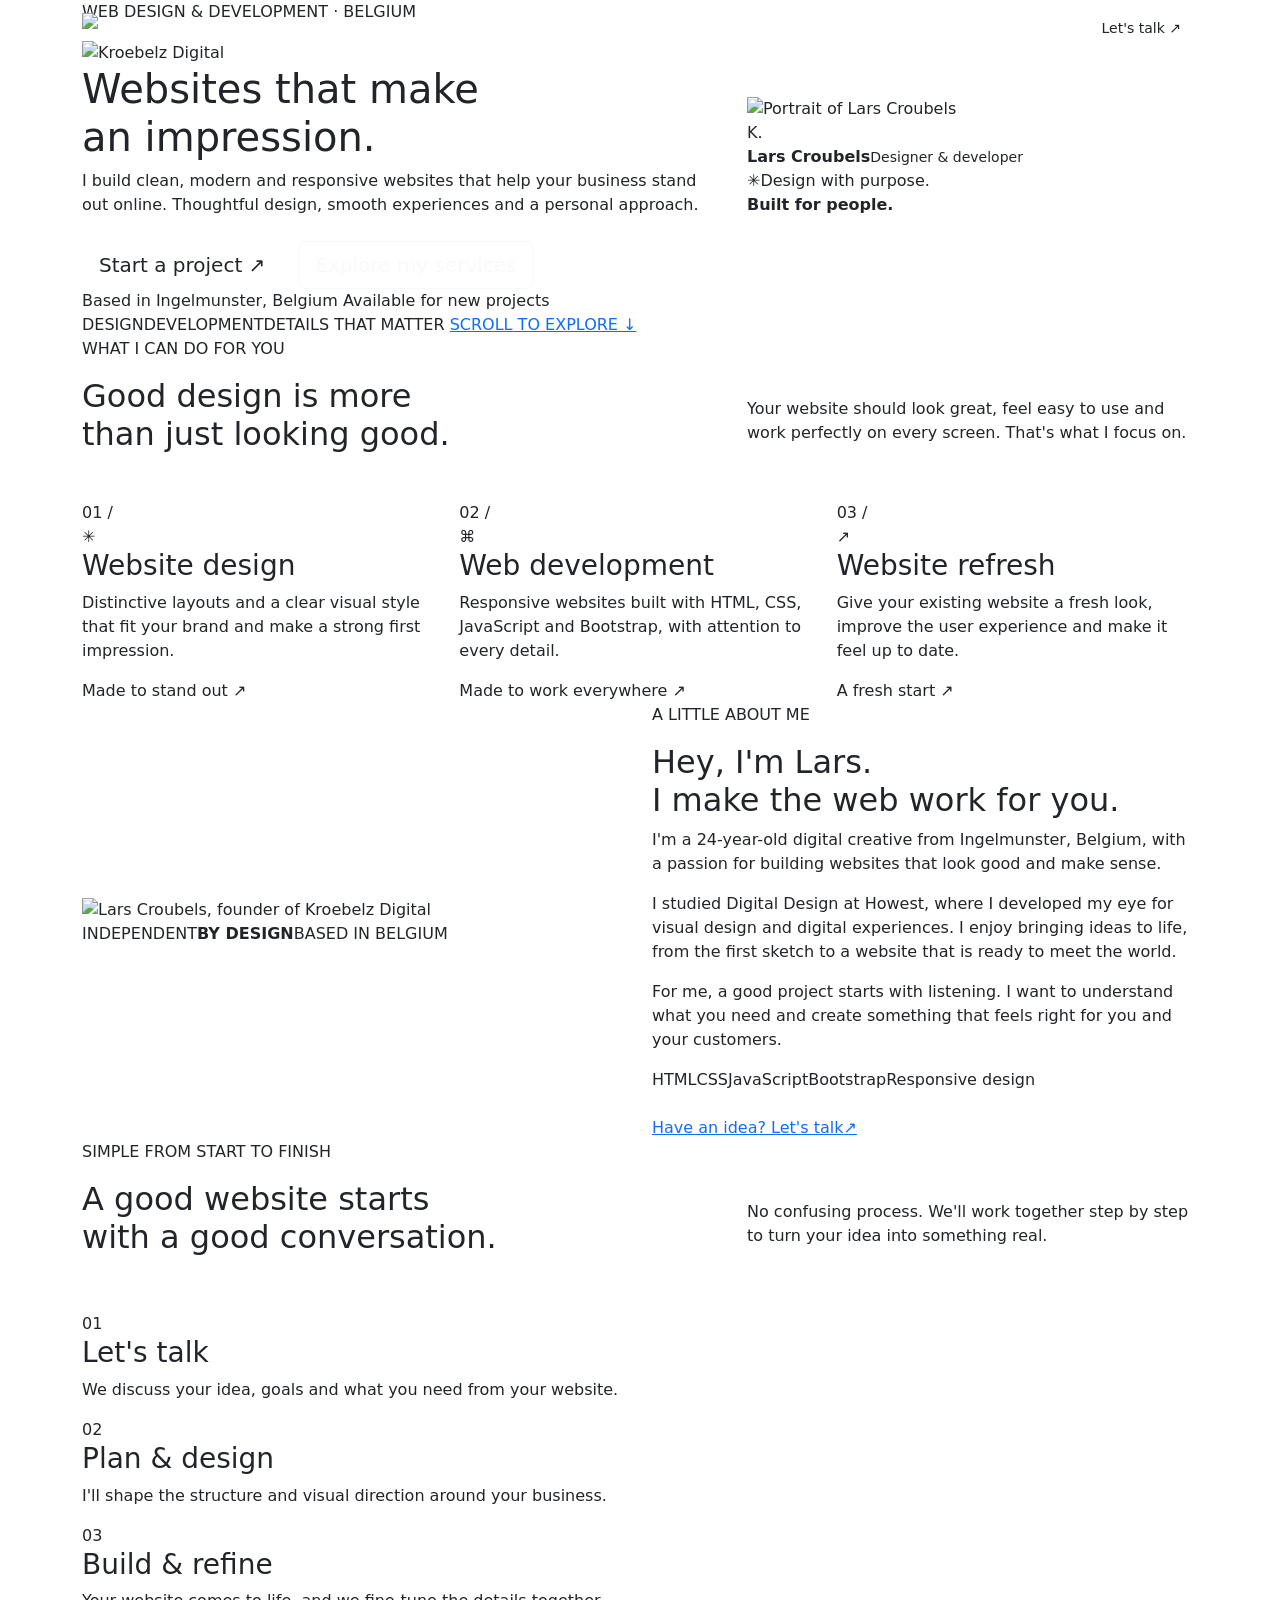
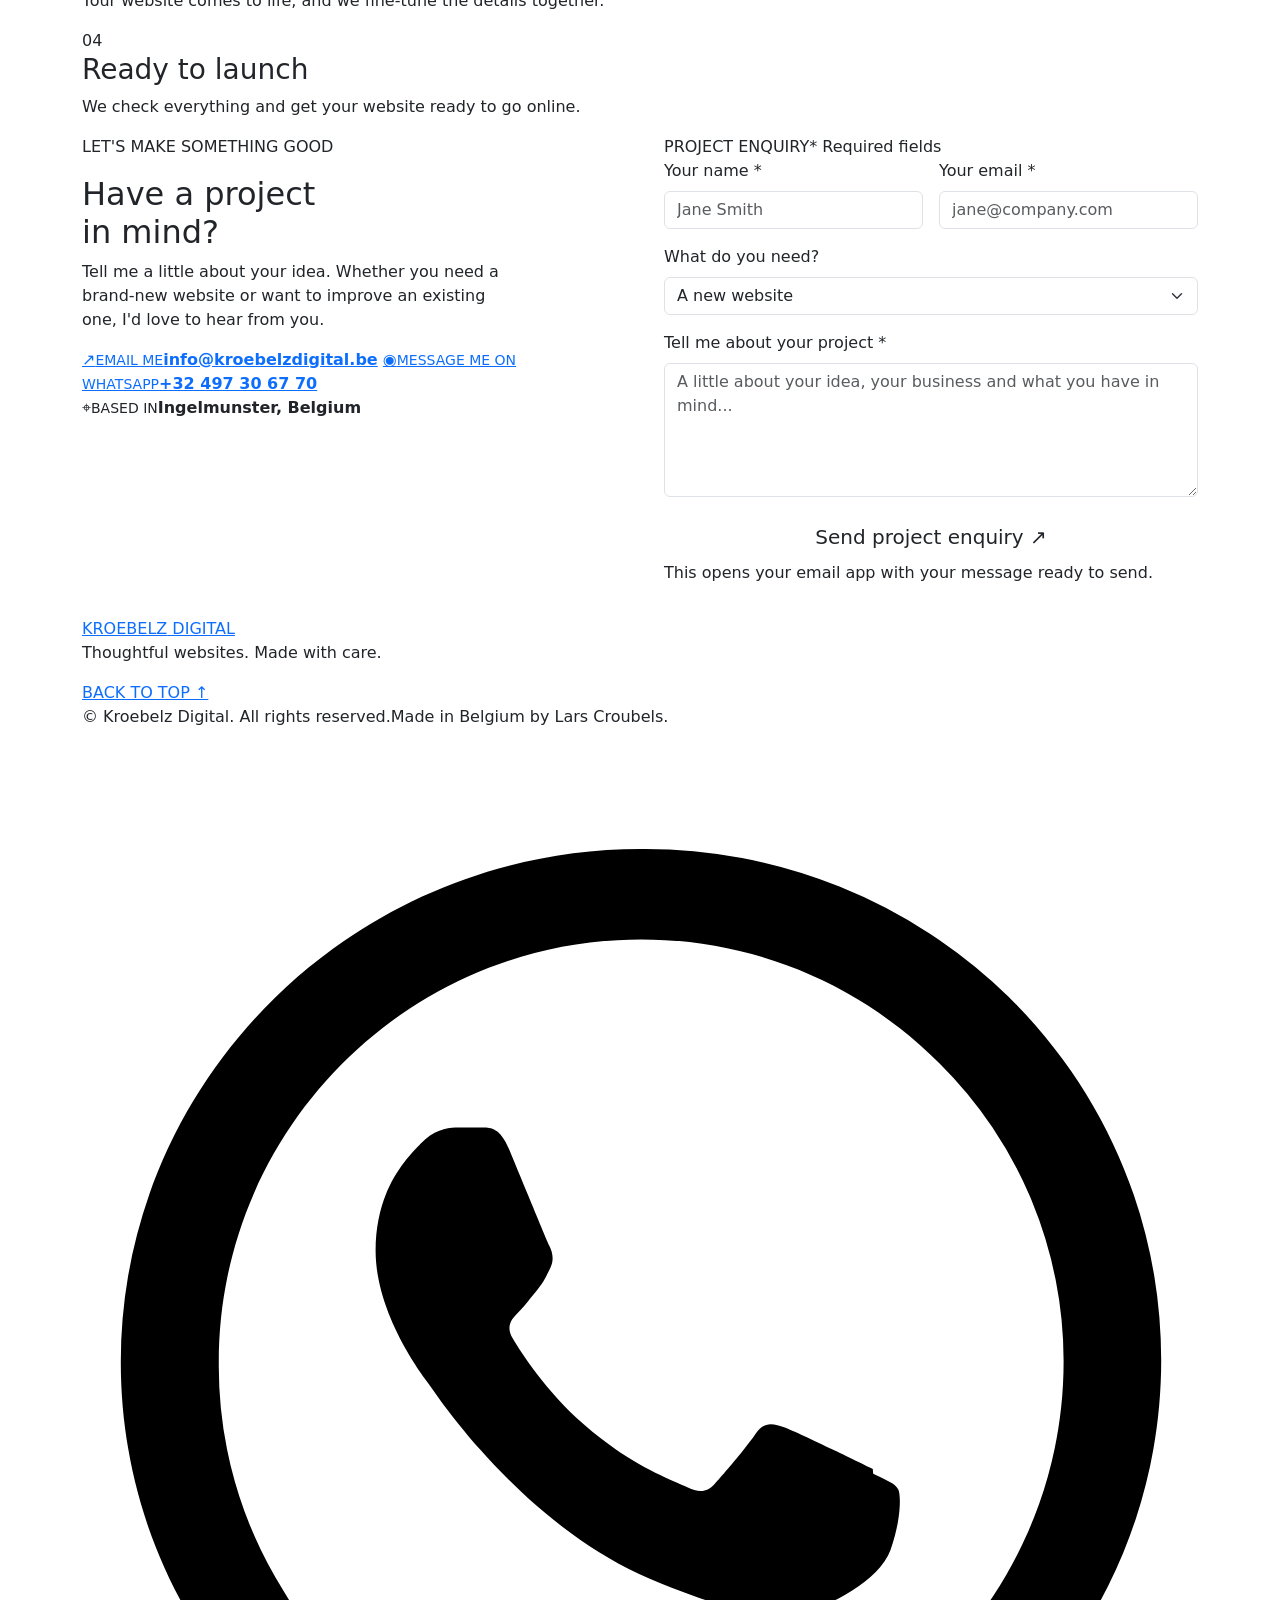
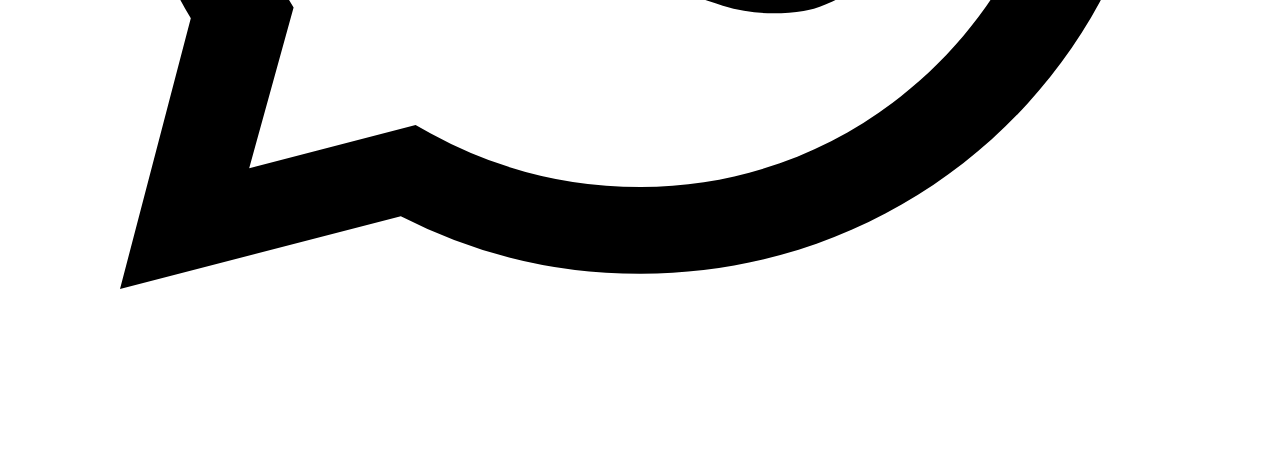
==== index.html @ cbd71694 "commit" ====
<!doctype html>
<html lang="en">
<head>
  <meta charset="utf-8">
  <meta name="viewport" content="width=device-width, initial-scale=1">
  <meta name="theme-color" content="#a20f1b">
  <meta name="description" content="Kroebelz Digital creates modern, responsive websites for businesses and independent professionals. Based in Ingelmunster, Belgium.">
  <title>Kroebelz Digital | Websites that make an impression</title>
  <link rel="icon" type="image/jpeg" href="assets/logo-mark.jpeg">
  <link rel="preconnect" href="https://fonts.googleapis.com">
  <link rel="preconnect" href="https://fonts.gstatic.com" crossorigin>
  <link href="https://fonts.googleapis.com/css2?family=DM+Sans:wght@400;500;600;700&family=Manrope:wght@400;500;600;700;800&display=swap" rel="stylesheet">
  <link href="https://cdn.jsdelivr.net/npm/bootstrap@5.3.3/dist/css/bootstrap.min.css" rel="stylesheet">
  <link href="css/style.css" rel="stylesheet">
</head>
<body>
  <nav class="navbar navbar-expand-lg fixed-top navbar-dark">
    <div class="container">
      <a class="navbar-brand d-flex align-items-center" href="#home" aria-label="Kroebelz Digital home">
        <img src="assets/logo-mark.jpeg" alt="Kroebelz Digital logo" class="nav-logo">
        <span class="brand-name">KROEBELZ<span> DIGITAL</span></span>
      </a>
      <button class="navbar-toggler" type="button" data-bs-toggle="collapse" data-bs-target="#mainNav" aria-controls="mainNav" aria-expanded="false" aria-label="Toggle navigation">
        <span class="navbar-toggler-icon"></span>
      </button>
      <div class="collapse navbar-collapse" id="mainNav">
        <ul class="navbar-nav ms-auto align-items-lg-center gap-lg-3">
          <li class="nav-item"><a class="nav-link" href="#services">Services</a></li>
          <li class="nav-item"><a class="nav-link" href="#about">About me</a></li>
          <li class="nav-item"><a class="nav-link" href="#process">My approach</a></li>
          <li class="nav-item"><a class="nav-link" href="#contact">Contact</a></li>
          <li class="nav-item ms-lg-2"><a class="btn btn-red btn-sm px-3 py-2" href="#contact">Let's talk <span aria-hidden="true">↗</span></a></li>
        </ul>
      </div>
    </div>
  </nav>

  <main>
    <section class="hero-section" id="home">
      <div class="hero-glow"></div>
      <div class="container position-relative">
        <div class="row align-items-center gy-5">
          <div class="col-lg-7">
            <p class="eyebrow"><span class="status-dot"></span> WEB DESIGN & DEVELOPMENT · BELGIUM</p>
            <img class="hero-logo" src="assets/kroebelz-digital-logo.png" alt="Kroebelz Digital">
            <h1>Websites that make<br><span>an impression.</span></h1>
            <p class="hero-copy">I build clean, modern and responsive websites that help your business stand out online. Thoughtful design, smooth experiences and a personal approach.</p>
            <div class="d-flex flex-wrap gap-3 mt-4">
              <a href="#contact" class="btn btn-red btn-lg">Start a project <span aria-hidden="true">↗</span></a>
              <a href="#services" class="btn btn-outline-light btn-lg">Explore my services</a>
            </div>
            <div class="hero-meta">
              <span><span class="meta-line"></span> Based in Ingelmunster, Belgium</span>
              <span>Available for new projects</span>
            </div>
          </div>
          <div class="col-lg-5">
            <div class="portrait-wrap">
              <div class="portrait-frame"></div>
              <img src="assets/lars-croubels.jpeg" alt="Portrait of Lars Croubels" class="portrait">
              <div class="portrait-tag"><span class="tag-mark">K.</span><div><strong>Lars Croubels</strong><small>Designer & developer</small></div></div>
              <div class="floating-chip"><span class="chip-icon">✳</span><span>Design with purpose.<br><strong>Built for people.</strong></span></div>
            </div>
          </div>
        </div>
        <div class="hero-bottom">
          <span>DESIGN</span><span class="hero-bottom-dot"></span><span>DEVELOPMENT</span><span class="hero-bottom-dot"></span><span>DETAILS THAT MATTER</span>
          <a href="#services" class="scroll-cue">SCROLL TO EXPLORE <span>↓</span></a>
        </div>
      </div>
    </section>

    <section class="section-pad services-section" id="services">
      <div class="container">
        <div class="section-heading row align-items-end gy-3">
          <div class="col-lg-7">
            <p class="eyebrow dark-eyebrow">WHAT I CAN DO FOR YOU</p>
            <h2>Good design is more<br>than just <span>looking good.</span></h2>
          </div>
          <div class="col-lg-5"><p class="section-intro">Your website should look great, feel easy to use and work perfectly on every screen. That's what I focus on.</p></div>
        </div>
        <div class="row g-3 mt-4">
          <div class="col-md-6 col-lg-4">
            <article class="service-card">
              <div class="service-number">01 /</div><div class="service-icon">✳</div>
              <h3>Website design</h3><p>Distinctive layouts and a clear visual style that fit your brand and make a strong first impression.</p>
              <span class="service-link">Made to stand out <span>↗</span></span>
            </article>
          </div>
          <div class="col-md-6 col-lg-4">
            <article class="service-card featured-card">
              <div class="service-number">02 /</div><div class="service-icon">⌘</div>
              <h3>Web development</h3><p>Responsive websites built with HTML, CSS, JavaScript and Bootstrap, with attention to every detail.</p>
              <span class="service-link">Made to work everywhere <span>↗</span></span>
            </article>
          </div>
          <div class="col-md-6 col-lg-4">
            <article class="service-card">
              <div class="service-number">03 /</div><div class="service-icon">↗</div>
              <h3>Website refresh</h3><p>Give your existing website a fresh look, improve the user experience and make it feel up to date.</p>
              <span class="service-link">A fresh start <span>↗</span></span>
            </article>
          </div>
        </div>
      </div>
    </section>

    <section class="about-section section-pad" id="about">
      <div class="container">
        <div class="row align-items-center gy-5">
          <div class="col-lg-5">
            <div class="about-image-wrap">
              <img src="assets/lars-croubels.jpeg" alt="Lars Croubels, founder of Kroebelz Digital" class="about-image">
              <div class="about-stamp"><span>INDEPENDENT</span><strong>BY DESIGN</strong><span>BASED IN BELGIUM</span></div>
            </div>
          </div>
          <div class="col-lg-6 offset-lg-1">
            <p class="eyebrow">A LITTLE ABOUT ME</p>
            <h2>Hey, I'm Lars.<br><span>I make the web</span> work for you.</h2>
            <p class="about-lead">I'm a 24-year-old digital creative from Ingelmunster, Belgium, with a passion for building websites that look good and make sense.</p>
            <p class="about-copy">I studied Digital Design at Howest, where I developed my eye for visual design and digital experiences. I enjoy bringing ideas to life, from the first sketch to a website that is ready to meet the world.</p>
            <p class="about-copy">For me, a good project starts with listening. I want to understand what you need and create something that feels right for you and your customers.</p>
            <div class="skill-list"><span>HTML</span><span>CSS</span><span>JavaScript</span><span>Bootstrap</span><span>Responsive design</span></div>
            <a href="#contact" class="text-link mt-4 d-inline-flex">Have an idea? Let's talk <span>↗</span></a>
          </div>
        </div>
      </div>
    </section>

    <section class="process-section section-pad" id="process">
      <div class="container">
        <div class="row align-items-end gy-3 mb-5">
          <div class="col-lg-7"><p class="eyebrow dark-eyebrow">SIMPLE FROM START TO FINISH</p><h2>A good website starts<br>with a <span>good conversation.</span></h2></div>
          <div class="col-lg-5"><p class="section-intro">No confusing process. We'll work together step by step to turn your idea into something real.</p></div>
        </div>
        <div class="process-grid">
          <div class="process-step"><span class="process-count">01</span><div class="process-rule"></div><h3>Let's talk</h3><p>We discuss your idea, goals and what you need from your website.</p></div>
          <div class="process-step"><span class="process-count">02</span><div class="process-rule"></div><h3>Plan & design</h3><p>I'll shape the structure and visual direction around your business.</p></div>
          <div class="process-step"><span class="process-count">03</span><div class="process-rule"></div><h3>Build & refine</h3><p>Your website comes to life, and we fine-tune the details together.</p></div>
          <div class="process-step"><span class="process-count">04</span><div class="process-rule"></div><h3>Ready to launch</h3><p>We check everything and get your website ready to go online.</p></div>
        </div>
      </div>
    </section>

    <section class="contact-section section-pad" id="contact">
      <div class="container">
        <div class="row g-5">
          <div class="col-lg-5">
            <p class="eyebrow">LET'S MAKE SOMETHING GOOD</p>
            <h2>Have a project<br>in <span>mind?</span></h2>
            <p class="contact-intro">Tell me a little about your idea. Whether you need a brand-new website or want to improve an existing one, I'd love to hear from you.</p>
            <div class="contact-details">
              <a href="mailto:info@kroebelzdigital.be" class="contact-detail"><span class="contact-detail-icon">↗</span><span><small>EMAIL ME</small><strong>info@kroebelzdigital.be</strong></span></a>
              <a href="https://wa.me/32497306770" target="_blank" rel="noopener" class="contact-detail"><span class="contact-detail-icon">◉</span><span><small>MESSAGE ME ON WHATSAPP</small><strong>+32 497 30 67 70</strong></span></a>
              <div class="contact-detail"><span class="contact-detail-icon">⌖</span><span><small>BASED IN</small><strong>Ingelmunster, Belgium</strong></span></div>
            </div>
          </div>
          <div class="col-lg-6 offset-lg-1">
            <form id="contactForm" class="contact-form">
              <div class="form-top"><span>PROJECT ENQUIRY</span><span class="form-required">* Required fields</span></div>
              <div class="row g-3">
                <div class="col-md-6"><label for="name" class="form-label">Your name *</label><input type="text" class="form-control" id="name" name="name" placeholder="Jane Smith" required></div>
                <div class="col-md-6"><label for="email" class="form-label">Your email *</label><input type="email" class="form-control" id="email" name="email" placeholder="jane@company.com" required></div>
                <div class="col-12"><label for="project" class="form-label">What do you need?</label><select class="form-select" id="project" name="project"><option value="New website">A new website</option><option value="Website redesign">A website redesign</option><option value="Other project">Something else</option></select></div>
                <div class="col-12"><label for="message" class="form-label">Tell me about your project *</label><textarea class="form-control" id="message" name="message" rows="5" placeholder="A little about your idea, your business and what you have in mind..." required></textarea></div>
                <div class="col-12"><button type="submit" class="btn btn-red btn-lg w-100">Send project enquiry <span aria-hidden="true">↗</span></button><p class="form-note">This opens your email app with your message ready to send.</p></div>
              </div>
              <p id="formStatus" class="form-status" role="status" aria-live="polite"></p>
            </form>
          </div>
        </div>
      </div>
    </section>
  </main>

  <footer class="site-footer">
    <div class="container">
      <div class="footer-main">
        <a href="#home" class="footer-brand"><img src="assets/logo-mark.jpeg" alt=""><span>KROEBELZ<span class="footer-brand-red"> DIGITAL</span></span></a>
        <p>Thoughtful websites. Made with care.</p>
        <a href="#home" class="back-top">BACK TO TOP ↑</a>
      </div>
      <div class="footer-bottom"><span>© <span id="year"></span> Kroebelz Digital. All rights reserved.</span><span>Made in Belgium by Lars Croubels.</span></div>
    </div>
  </footer>

  <a class="whatsapp-float" href="https://wa.me/32497306770" target="_blank" rel="noopener" aria-label="Contact Lars on WhatsApp">
    <svg viewBox="0 0 32 32" aria-hidden="true"><path d="M16.02 3C8.85 3 3.02 8.75 3.02 15.83c0 2.26.6 4.47 1.75 6.4L3 29l7.02-1.82a13.1 13.1 0 0 0 6 1.44h.01c7.17 0 13-5.76 13-12.84 0-3.43-1.35-6.65-3.81-9.08A13.02 13.02 0 0 0 16.02 3Zm0 23.45h-.01a10.9 10.9 0 0 1-5.24-1.34l-.38-.21-4.16 1.08 1.11-4.02-.25-.41a10.55 10.55 0 0 1-1.62-5.72c0-5.83 4.74-10.57 10.56-10.57 2.82 0 5.47 1.1 7.46 3.1a10.47 10.47 0 0 1 3.1 7.46c0 5.83-4.74 10.63-10.57 10.63Zm5.8-7.95c-.32-.16-1.9-.93-2.2-1.04-.3-.1-.51-.16-.73.16-.21.32-.83 1.04-1.02 1.25-.19.21-.38.24-.7.08-.32-.16-1.35-.49-2.57-1.56-.95-.82-1.59-1.83-1.78-2.15-.19-.32-.02-.5.14-.66.14-.14.32-.38.48-.57.16-.19.21-.32.32-.54.1-.21.05-.4-.03-.56-.08-.16-.73-1.75-1-2.4-.26-.62-.53-.54-.73-.55h-.62c-.21 0-.56.08-.86.4-.3.32-1.13 1.1-1.13 2.68s1.16 3.11 1.32 3.32c.16.21 2.28 3.48 5.52 4.88.77.33 1.37.53 1.84.68.77.24 1.47.21 2.02.13.62-.09 1.9-.77 2.17-1.52.27-.75.27-1.4.19-1.53-.08-.14-.29-.22-.62-.38Z"/></svg>
  </a>

  <script src="https://cdn.jsdelivr.net/npm/bootstrap@5.3.3/dist/js/bootstrap.bundle.min.js"></script>
  <script src="js/main.js"></script>
</body>
</html>
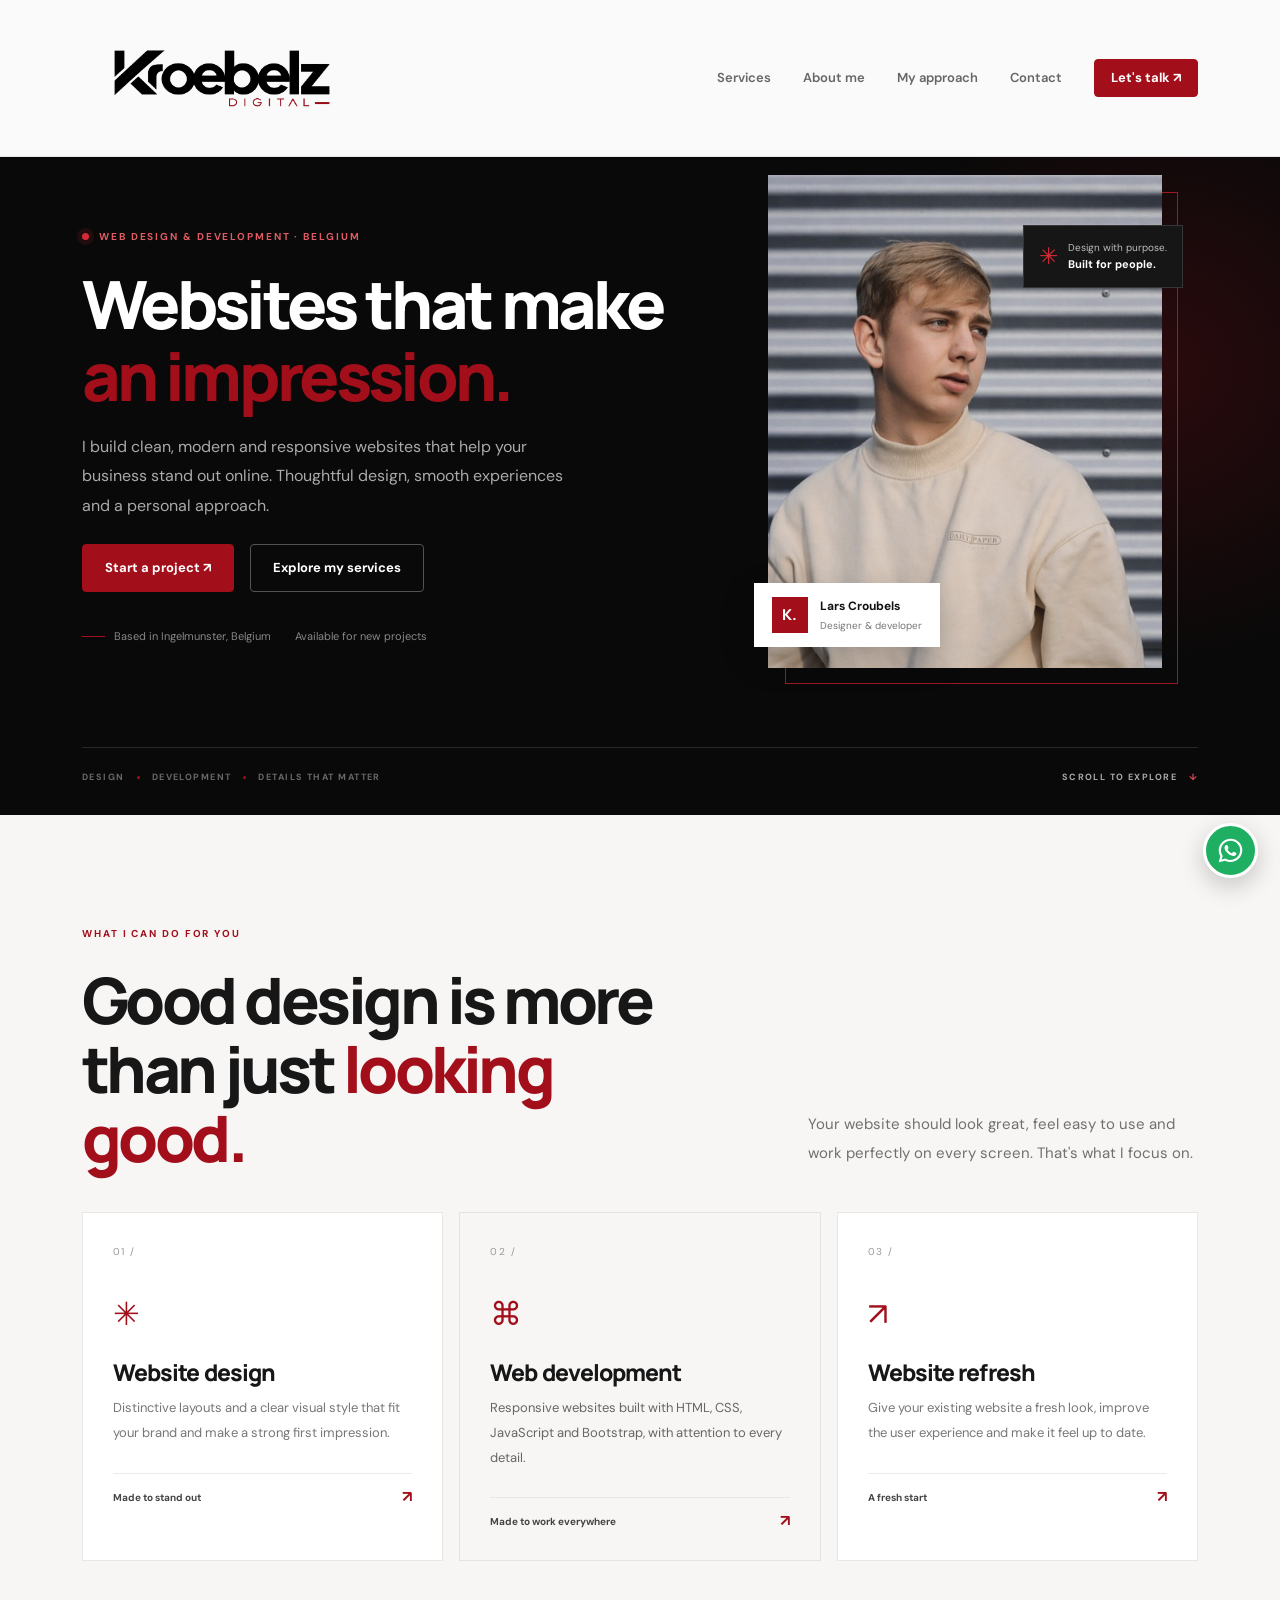
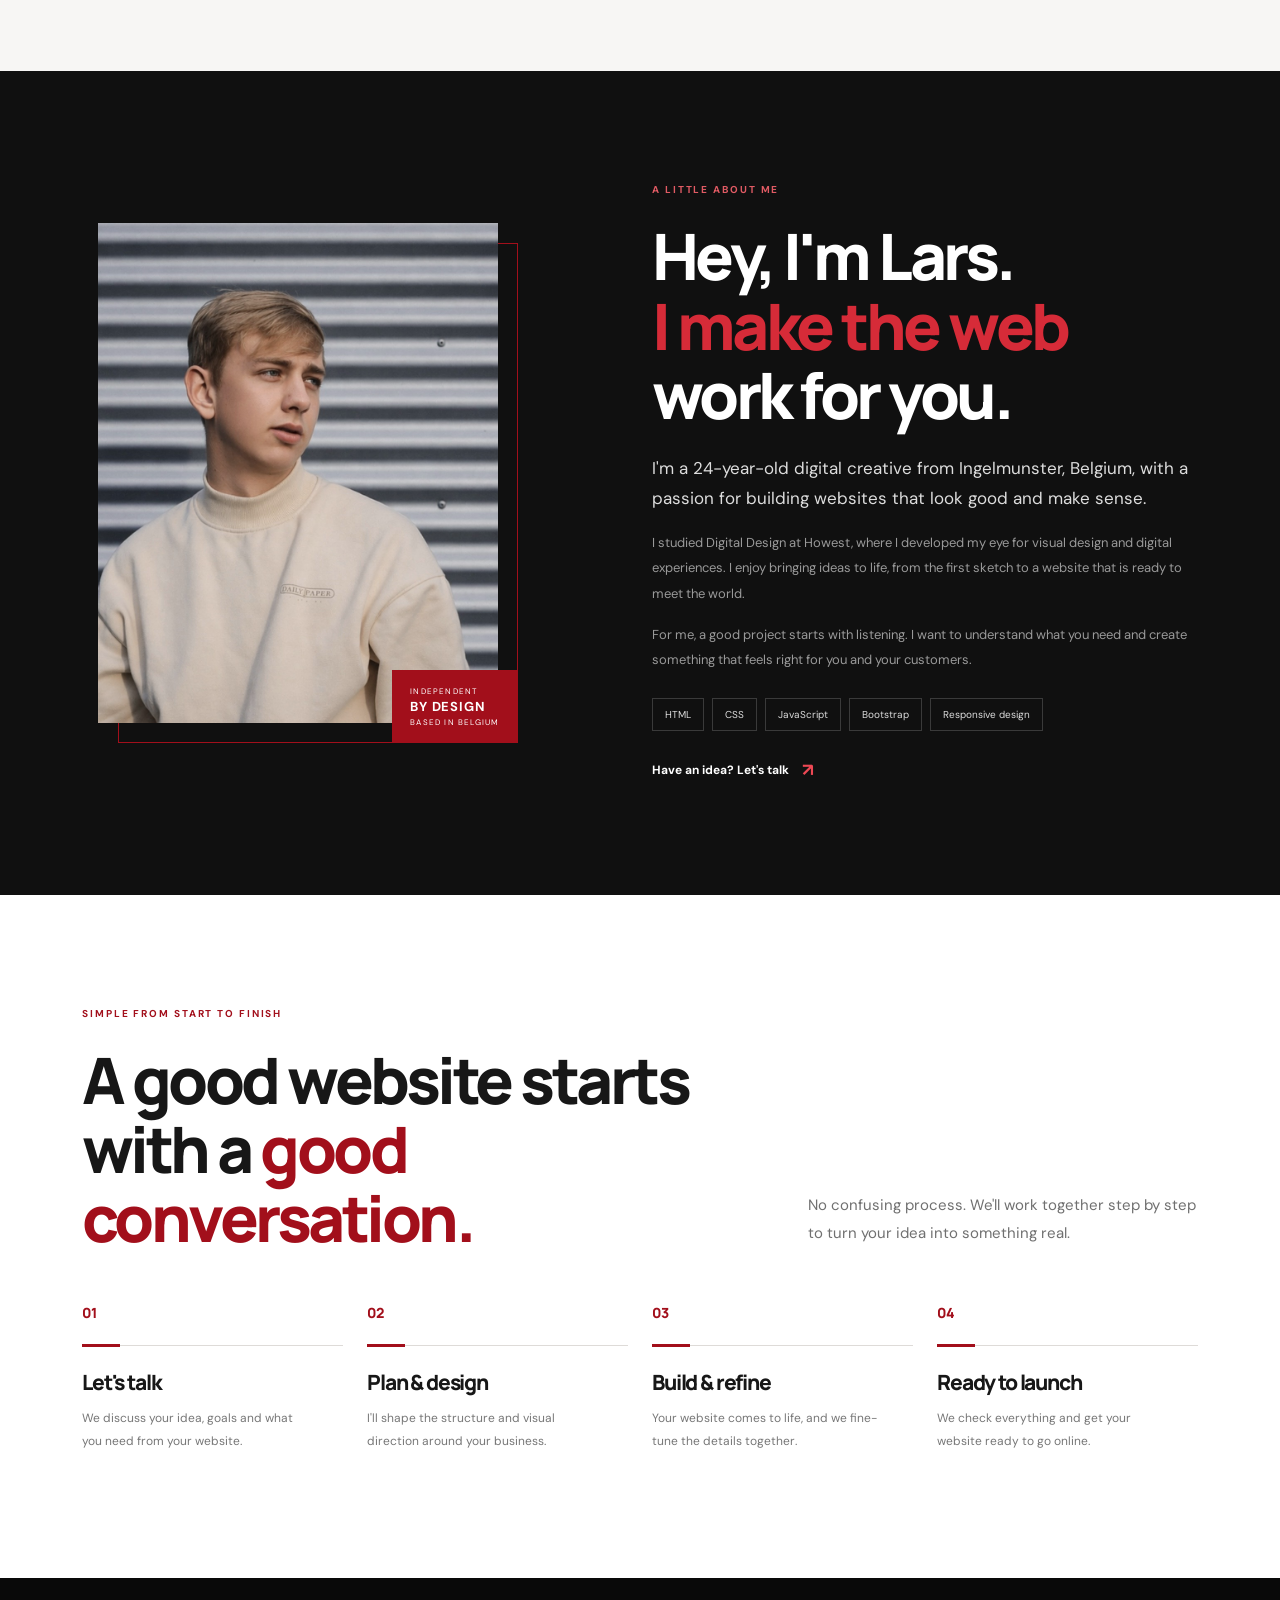
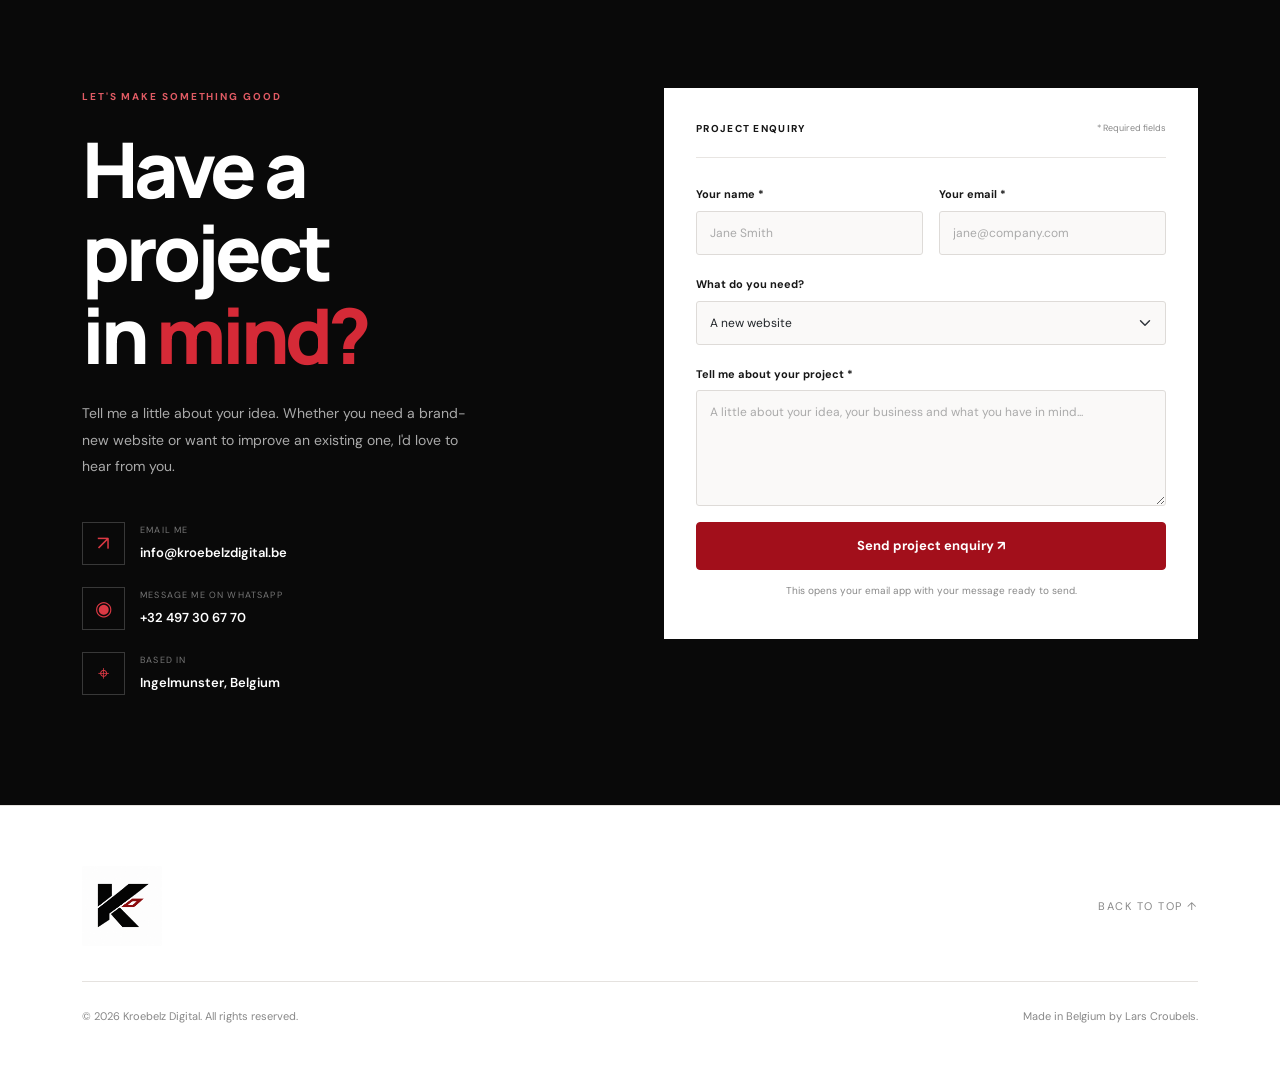
==== commit 61244aa0: "commits" ====
--- a/index.html
+++ b/index.html
@@ -1,194 +1,456 @@
 <!doctype html>
 <html lang="en">
-<head>
-  <meta charset="utf-8">
-  <meta name="viewport" content="width=device-width, initial-scale=1">
-  <meta name="theme-color" content="#a20f1b">
-  <meta name="description" content="Kroebelz Digital creates modern, responsive websites for businesses and independent professionals. Based in Ingelmunster, Belgium.">
-  <title>Kroebelz Digital | Websites that make an impression</title>
-  <link rel="icon" type="image/jpeg" href="assets/logo-mark.jpeg">
-  <link rel="preconnect" href="https://fonts.googleapis.com">
-  <link rel="preconnect" href="https://fonts.gstatic.com" crossorigin>
-  <link href="https://fonts.googleapis.com/css2?family=DM+Sans:wght@400;500;600;700&family=Manrope:wght@400;500;600;700;800&display=swap" rel="stylesheet">
-  <link href="https://cdn.jsdelivr.net/npm/bootstrap@5.3.3/dist/css/bootstrap.min.css" rel="stylesheet">
-  <link href="css/style.css" rel="stylesheet">
-</head>
-<body>
-  <nav class="navbar navbar-expand-lg fixed-top navbar-dark">
-    <div class="container">
-      <a class="navbar-brand d-flex align-items-center" href="#home" aria-label="Kroebelz Digital home">
-        <img src="assets/logo-mark.jpeg" alt="Kroebelz Digital logo" class="nav-logo">
-        <span class="brand-name">KROEBELZ<span> DIGITAL</span></span>
-      </a>
-      <button class="navbar-toggler" type="button" data-bs-toggle="collapse" data-bs-target="#mainNav" aria-controls="mainNav" aria-expanded="false" aria-label="Toggle navigation">
-        <span class="navbar-toggler-icon"></span>
-      </button>
-      <div class="collapse navbar-collapse" id="mainNav">
-        <ul class="navbar-nav ms-auto align-items-lg-center gap-lg-3">
-          <li class="nav-item"><a class="nav-link" href="#services">Services</a></li>
-          <li class="nav-item"><a class="nav-link" href="#about">About me</a></li>
-          <li class="nav-item"><a class="nav-link" href="#process">My approach</a></li>
-          <li class="nav-item"><a class="nav-link" href="#contact">Contact</a></li>
-          <li class="nav-item ms-lg-2"><a class="btn btn-red btn-sm px-3 py-2" href="#contact">Let's talk <span aria-hidden="true">↗</span></a></li>
-        </ul>
+  <head>
+    <meta charset="utf-8" />
+    <meta name="viewport" content="width=device-width, initial-scale=1" />
+    <meta name="theme-color" content="#a20f1b" />
+    <meta
+      name="description"
+      content="Kroebelz Digital creates modern, responsive websites for businesses and independent professionals. Based in Ingelmunster, Belgium."
+    />
+    <title>Kroebelz Digital | Websites that make an impression</title>
+    <link rel="icon" type="image/jpeg" href="assets/logo-mark.jpeg" />
+    <link rel="preconnect" href="https://fonts.googleapis.com" />
+    <link rel="preconnect" href="https://fonts.gstatic.com" crossorigin />
+    <link
+      href="https://fonts.googleapis.com/css2?family=DM+Sans:wght@400;500;600;700&family=Manrope:wght@400;500;600;700;800&display=swap"
+      rel="stylesheet"
+    />
+    <link
+      href="https://cdn.jsdelivr.net/npm/bootstrap@5.3.4/dist/css/bootstrap.min.css"
+      rel="stylesheet"
+    />
+    <link href="css/style.css" rel="stylesheet" />
+  </head>
+  <body>
+    <nav class="navbar navbar-expand-lg fixed-top navbar-dark">
+      <div class="container">
+        <a
+          class="navbar-brand d-flex align-items-center"
+          href="#home"
+          aria-label="Kroebelz Digital home"
+        >
+          <img
+            src="assets/logotrans.png"
+            alt="Kroebelz Digital logo"
+            class="nav-logo-full"
+          />
+        </a>
+        <button
+          class="navbar-toggler"
+          type="button"
+          data-bs-toggle="collapse"
+          data-bs-target="#mainNav"
+          aria-controls="mainNav"
+          aria-expanded="false"
+          aria-label="Toggle navigation"
+        >
+          <span class="navbar-toggler-icon"></span>
+        </button>
+        <div class="collapse navbar-collapse" id="mainNav">
+          <ul class="navbar-nav ms-auto align-items-lg-center gap-lg-3">
+            <li class="nav-item">
+              <a class="nav-link" href="#services">Services</a>
+            </li>
+            <li class="nav-item">
+              <a class="nav-link" href="#about">About me</a>
+            </li>
+            <li class="nav-item">
+              <a class="nav-link" href="#process">My approach</a>
+            </li>
+            <li class="nav-item">
+              <a class="nav-link" href="#contact">Contact</a>
+            </li>
+            <li class="nav-item ms-lg-2">
+              <a class="btn btn-red btn-sm px-3 py-2" href="#contact"
+                >Let's talk <span aria-hidden="true">↗</span></a
+              >
+            </li>
+          </ul>
+        </div>
       </div>
-    </div>
-  </nav>
-
-  <main>
-    <section class="hero-section" id="home">
-      <div class="hero-glow"></div>
-      <div class="container position-relative">
-        <div class="row align-items-center gy-5">
-          <div class="col-lg-7">
-            <p class="eyebrow"><span class="status-dot"></span> WEB DESIGN & DEVELOPMENT · BELGIUM</p>
-            <img class="hero-logo" src="assets/kroebelz-digital-logo.png" alt="Kroebelz Digital">
-            <h1>Websites that make<br><span>an impression.</span></h1>
-            <p class="hero-copy">I build clean, modern and responsive websites that help your business stand out online. Thoughtful design, smooth experiences and a personal approach.</p>
-            <div class="d-flex flex-wrap gap-3 mt-4">
-              <a href="#contact" class="btn btn-red btn-lg">Start a project <span aria-hidden="true">↗</span></a>
-              <a href="#services" class="btn btn-outline-light btn-lg">Explore my services</a>
-            </div>
-            <div class="hero-meta">
-              <span><span class="meta-line"></span> Based in Ingelmunster, Belgium</span>
-              <span>Available for new projects</span>
-            </div>
-          </div>
-          <div class="col-lg-5">
-            <div class="portrait-wrap">
-              <div class="portrait-frame"></div>
-              <img src="assets/lars-croubels.jpeg" alt="Portrait of Lars Croubels" class="portrait">
-              <div class="portrait-tag"><span class="tag-mark">K.</span><div><strong>Lars Croubels</strong><small>Designer & developer</small></div></div>
-              <div class="floating-chip"><span class="chip-icon">✳</span><span>Design with purpose.<br><strong>Built for people.</strong></span></div>
-            </div>
-          </div>
-        </div>
-        <div class="hero-bottom">
-          <span>DESIGN</span><span class="hero-bottom-dot"></span><span>DEVELOPMENT</span><span class="hero-bottom-dot"></span><span>DETAILS THAT MATTER</span>
-          <a href="#services" class="scroll-cue">SCROLL TO EXPLORE <span>↓</span></a>
+    </nav>
+
+    <main>
+      <section class="hero-section" id="home">
+        <div class="hero-glow"></div>
+        <div class="container position-relative">
+          <div class="row align-items-center gy-5">
+            <div class="col-lg-7">
+              <p class="eyebrow">
+                <span class="status-dot"></span> WEB DESIGN & DEVELOPMENT ·
+                BELGIUM
+              </p>
+              <h1>Websites that make<br /><span>an impression.</span></h1>
+              <p class="hero-copy">
+                I build clean, modern and responsive websites that help your
+                business stand out online. Thoughtful design, smooth experiences
+                and a personal approach.
+              </p>
+              <div class="d-flex flex-wrap gap-3 mt-4">
+                <a href="#contact" class="btn btn-red btn-lg"
+                  >Start a project <span aria-hidden="true">↗</span></a
+                >
+                <a href="#services" class="btn btn-outline-light btn-lg"
+                  >Explore my services</a
+                >
+              </div>
+              <div class="hero-meta">
+                <span
+                  ><span class="meta-line"></span> Based in Ingelmunster,
+                  Belgium</span
+                >
+                <span>Available for new projects</span>
+              </div>
+            </div>
+            <div class="col-lg-5">
+              <div class="portrait-wrap">
+                <div class="portrait-frame"></div>
+                <img
+                  src="assets/lars-croubels.jpeg"
+                  alt="Portrait of Lars Croubels"
+                  class="portrait"
+                />
+                <div class="portrait-tag">
+                  <span class="tag-mark">K.</span>
+                  <div>
+                    <strong>Lars Croubels</strong
+                    ><small>Designer & developer</small>
+                  </div>
+                </div>
+                <div class="floating-chip">
+                  <span class="chip-icon">✳</span
+                  ><span
+                    >Design with purpose.<br /><strong
+                      >Built for people.</strong
+                    ></span
+                  >
+                </div>
+              </div>
+            </div>
+          </div>
+          <div class="hero-bottom">
+            <span>DESIGN</span><span class="hero-bottom-dot"></span
+            ><span>DEVELOPMENT</span><span class="hero-bottom-dot"></span
+            ><span>DETAILS THAT MATTER</span>
+            <a href="#services" class="scroll-cue"
+              >SCROLL TO EXPLORE <span>↓</span></a
+            >
+          </div>
+        </div>
+      </section>
+
+      <section class="section-pad services-section" id="services">
+        <div class="container">
+          <div class="section-heading row align-items-end gy-3">
+            <div class="col-lg-7">
+              <p class="eyebrow dark-eyebrow">WHAT I CAN DO FOR YOU</p>
+              <h2>
+                Good design is more<br />than just <span>looking good.</span>
+              </h2>
+            </div>
+            <div class="col-lg-5">
+              <p class="section-intro">
+                Your website should look great, feel easy to use and work
+                perfectly on every screen. That's what I focus on.
+              </p>
+            </div>
+          </div>
+          <div class="row g-3 mt-4">
+            <div class="col-md-6 col-lg-4">
+              <article class="service-card">
+                <div class="service-number">01 /</div>
+                <div class="service-icon">✳</div>
+                <h3>Website design</h3>
+                <p>
+                  Distinctive layouts and a clear visual style that fit your
+                  brand and make a strong first impression.
+                </p>
+                <span class="service-link"
+                  >Made to stand out <span>↗</span></span
+                >
+              </article>
+            </div>
+            <div class="col-md-6 col-lg-4">
+              <article class="service-card featured-card">
+                <div class="service-number">02 /</div>
+                <div class="service-icon">⌘</div>
+                <h3>Web development</h3>
+                <p>
+                  Responsive websites built with HTML, CSS, JavaScript and
+                  Bootstrap, with attention to every detail.
+                </p>
+                <span class="service-link"
+                  >Made to work everywhere <span>↗</span></span
+                >
+              </article>
+            </div>
+            <div class="col-md-6 col-lg-4">
+              <article class="service-card">
+                <div class="service-number">03 /</div>
+                <div class="service-icon">↗</div>
+                <h3>Website refresh</h3>
+                <p>
+                  Give your existing website a fresh look, improve the user
+                  experience and make it feel up to date.
+                </p>
+                <span class="service-link">A fresh start <span>↗</span></span>
+              </article>
+            </div>
+          </div>
+        </div>
+      </section>
+
+      <section class="about-section section-pad" id="about">
+        <div class="container">
+          <div class="row align-items-center gy-5">
+            <div class="col-lg-5">
+              <div class="about-image-wrap">
+                <img
+                  src="assets/lars-croubels.jpeg"
+                  alt="Lars Croubels, founder of Kroebelz Digital"
+                  class="about-image"
+                />
+                <div class="about-stamp">
+                  <span>INDEPENDENT</span><strong>BY DESIGN</strong
+                  ><span>BASED IN BELGIUM</span>
+                </div>
+              </div>
+            </div>
+            <div class="col-lg-6 offset-lg-1">
+              <p class="eyebrow">A LITTLE ABOUT ME</p>
+              <h2>
+                Hey, I'm Lars.<br /><span>I make the web</span> work for you.
+              </h2>
+              <p class="about-lead">
+                I'm a 24-year-old digital creative from Ingelmunster, Belgium,
+                with a passion for building websites that look good and make
+                sense.
+              </p>
+              <p class="about-copy">
+                I studied Digital Design at Howest, where I developed my eye for
+                visual design and digital experiences. I enjoy bringing ideas to
+                life, from the first sketch to a website that is ready to meet
+                the world.
+              </p>
+              <p class="about-copy">
+                For me, a good project starts with listening. I want to
+                understand what you need and create something that feels right
+                for you and your customers.
+              </p>
+              <div class="skill-list">
+                <span>HTML</span><span>CSS</span><span>JavaScript</span
+                ><span>Bootstrap</span><span>Responsive design</span>
+              </div>
+              <a href="#contact" class="text-link mt-4 d-inline-flex"
+                >Have an idea? Let's talk <span>↗</span></a
+              >
+            </div>
+          </div>
+        </div>
+      </section>
+
+      <section class="process-section section-pad" id="process">
+        <div class="container">
+          <div class="row align-items-end gy-3 mb-5">
+            <div class="col-lg-7">
+              <p class="eyebrow dark-eyebrow">SIMPLE FROM START TO FINISH</p>
+              <h2>
+                A good website starts<br />with a
+                <span>good conversation.</span>
+              </h2>
+            </div>
+            <div class="col-lg-5">
+              <p class="section-intro">
+                No confusing process. We'll work together step by step to turn
+                your idea into something real.
+              </p>
+            </div>
+          </div>
+          <div class="process-grid">
+            <div class="process-step">
+              <span class="process-count">01</span>
+              <div class="process-rule"></div>
+              <h3>Let's talk</h3>
+              <p>
+                We discuss your idea, goals and what you need from your website.
+              </p>
+            </div>
+            <div class="process-step">
+              <span class="process-count">02</span>
+              <div class="process-rule"></div>
+              <h3>Plan & design</h3>
+              <p>
+                I'll shape the structure and visual direction around your
+                business.
+              </p>
+            </div>
+            <div class="process-step">
+              <span class="process-count">03</span>
+              <div class="process-rule"></div>
+              <h3>Build & refine</h3>
+              <p>
+                Your website comes to life, and we fine-tune the details
+                together.
+              </p>
+            </div>
+            <div class="process-step">
+              <span class="process-count">04</span>
+              <div class="process-rule"></div>
+              <h3>Ready to launch</h3>
+              <p>
+                We check everything and get your website ready to go online.
+              </p>
+            </div>
+          </div>
+        </div>
+      </section>
+
+      <section class="contact-section section-pad" id="contact">
+        <div class="container">
+          <div class="row g-5">
+            <div class="col-lg-5">
+              <p class="eyebrow">LET'S MAKE SOMETHING GOOD</p>
+              <h2>Have a project<br />in <span>mind?</span></h2>
+              <p class="contact-intro">
+                Tell me a little about your idea. Whether you need a brand-new
+                website or want to improve an existing one, I'd love to hear
+                from you.
+              </p>
+              <div class="contact-details">
+                <a href="mailto:info@kroebelzdigital.be" class="contact-detail"
+                  ><span class="contact-detail-icon">↗</span
+                  ><span
+                    ><small>EMAIL ME</small
+                    ><strong>info@kroebelzdigital.be</strong></span
+                  ></a
+                >
+                <a
+                  href="https://wa.me/32497306770"
+                  target="_blank"
+                  rel="noopener"
+                  class="contact-detail"
+                  ><span class="contact-detail-icon">◉</span
+                  ><span
+                    ><small>MESSAGE ME ON WHATSAPP</small
+                    ><strong>+32 497 30 67 70</strong></span
+                  ></a
+                >
+                <div class="contact-detail">
+                  <span class="contact-detail-icon">⌖</span
+                  ><span
+                    ><small>BASED IN</small
+                    ><strong>Ingelmunster, Belgium</strong></span
+                  >
+                </div>
+              </div>
+            </div>
+            <div class="col-lg-6 offset-lg-1">
+              <form id="contactForm" class="contact-form">
+                <div class="form-top">
+                  <span>PROJECT ENQUIRY</span
+                  ><span class="form-required">* Required fields</span>
+                </div>
+                <div class="row g-3">
+                  <div class="col-md-6">
+                    <label for="name" class="form-label">Your name *</label
+                    ><input
+                      type="text"
+                      class="form-control"
+                      id="name"
+                      name="name"
+                      placeholder="Jane Smith"
+                      required
+                    />
+                  </div>
+                  <div class="col-md-6">
+                    <label for="email" class="form-label">Your email *</label
+                    ><input
+                      type="email"
+                      class="form-control"
+                      id="email"
+                      name="email"
+                      placeholder="jane@company.com"
+                      required
+                    />
+                  </div>
+                  <div class="col-12">
+                    <label for="project" class="form-label"
+                      >What do you need?</label
+                    ><select class="form-select" id="project" name="project">
+                      <option value="New website">A new website</option>
+                      <option value="Website redesign">
+                        A website redesign
+                      </option>
+                      <option value="Other project">Something else</option>
+                    </select>
+                  </div>
+                  <div class="col-12">
+                    <label for="message" class="form-label"
+                      >Tell me about your project *</label
+                    ><textarea
+                      class="form-control"
+                      id="message"
+                      name="message"
+                      rows="5"
+                      placeholder="A little about your idea, your business and what you have in mind..."
+                      required
+                    ></textarea>
+                  </div>
+                  <div class="col-12">
+                    <button type="submit" class="btn btn-red btn-lg w-100">
+                      Send project enquiry <span aria-hidden="true">↗</span>
+                    </button>
+                    <p class="form-note">
+                      This opens your email app with your message ready to send.
+                    </p>
+                  </div>
+                </div>
+                <p
+                  id="formStatus"
+                  class="form-status"
+                  role="status"
+                  aria-live="polite"
+                ></p>
+              </form>
+            </div>
+          </div>
+        </div>
+      </section>
+    </main>
+
+    <footer class="site-footer">
+      <div class="container">
+        <div class="footer-main">
+          <a href="#home" class="footer-brand"
+            ><img src="assets/logo-mark.jpeg" alt="Kroebelz Digital logo"
+          /></a>
+          <a href="#home" class="back-top">BACK TO TOP ↑</a>
+        </div>
+        <div class="footer-bottom">
+          <span
+            >© <span id="year"></span> Kroebelz Digital. All rights
+            reserved.</span
+          ><span>Made in Belgium by Lars Croubels.</span>
         </div>
       </div>
-    </section>
-
-    <section class="section-pad services-section" id="services">
-      <div class="container">
-        <div class="section-heading row align-items-end gy-3">
-          <div class="col-lg-7">
-            <p class="eyebrow dark-eyebrow">WHAT I CAN DO FOR YOU</p>
-            <h2>Good design is more<br>than just <span>looking good.</span></h2>
-          </div>
-          <div class="col-lg-5"><p class="section-intro">Your website should look great, feel easy to use and work perfectly on every screen. That's what I focus on.</p></div>
-        </div>
-        <div class="row g-3 mt-4">
-          <div class="col-md-6 col-lg-4">
-            <article class="service-card">
-              <div class="service-number">01 /</div><div class="service-icon">✳</div>
-              <h3>Website design</h3><p>Distinctive layouts and a clear visual style that fit your brand and make a strong first impression.</p>
-              <span class="service-link">Made to stand out <span>↗</span></span>
-            </article>
-          </div>
-          <div class="col-md-6 col-lg-4">
-            <article class="service-card featured-card">
-              <div class="service-number">02 /</div><div class="service-icon">⌘</div>
-              <h3>Web development</h3><p>Responsive websites built with HTML, CSS, JavaScript and Bootstrap, with attention to every detail.</p>
-              <span class="service-link">Made to work everywhere <span>↗</span></span>
-            </article>
-          </div>
-          <div class="col-md-6 col-lg-4">
-            <article class="service-card">
-              <div class="service-number">03 /</div><div class="service-icon">↗</div>
-              <h3>Website refresh</h3><p>Give your existing website a fresh look, improve the user experience and make it feel up to date.</p>
-              <span class="service-link">A fresh start <span>↗</span></span>
-            </article>
-          </div>
-        </div>
-      </div>
-    </section>
-
-    <section class="about-section section-pad" id="about">
-      <div class="container">
-        <div class="row align-items-center gy-5">
-          <div class="col-lg-5">
-            <div class="about-image-wrap">
-              <img src="assets/lars-croubels.jpeg" alt="Lars Croubels, founder of Kroebelz Digital" class="about-image">
-              <div class="about-stamp"><span>INDEPENDENT</span><strong>BY DESIGN</strong><span>BASED IN BELGIUM</span></div>
-            </div>
-          </div>
-          <div class="col-lg-6 offset-lg-1">
-            <p class="eyebrow">A LITTLE ABOUT ME</p>
-            <h2>Hey, I'm Lars.<br><span>I make the web</span> work for you.</h2>
-            <p class="about-lead">I'm a 24-year-old digital creative from Ingelmunster, Belgium, with a passion for building websites that look good and make sense.</p>
-            <p class="about-copy">I studied Digital Design at Howest, where I developed my eye for visual design and digital experiences. I enjoy bringing ideas to life, from the first sketch to a website that is ready to meet the world.</p>
-            <p class="about-copy">For me, a good project starts with listening. I want to understand what you need and create something that feels right for you and your customers.</p>
-            <div class="skill-list"><span>HTML</span><span>CSS</span><span>JavaScript</span><span>Bootstrap</span><span>Responsive design</span></div>
-            <a href="#contact" class="text-link mt-4 d-inline-flex">Have an idea? Let's talk <span>↗</span></a>
-          </div>
-        </div>
-      </div>
-    </section>
-
-    <section class="process-section section-pad" id="process">
-      <div class="container">
-        <div class="row align-items-end gy-3 mb-5">
-          <div class="col-lg-7"><p class="eyebrow dark-eyebrow">SIMPLE FROM START TO FINISH</p><h2>A good website starts<br>with a <span>good conversation.</span></h2></div>
-          <div class="col-lg-5"><p class="section-intro">No confusing process. We'll work together step by step to turn your idea into something real.</p></div>
-        </div>
-        <div class="process-grid">
-          <div class="process-step"><span class="process-count">01</span><div class="process-rule"></div><h3>Let's talk</h3><p>We discuss your idea, goals and what you need from your website.</p></div>
-          <div class="process-step"><span class="process-count">02</span><div class="process-rule"></div><h3>Plan & design</h3><p>I'll shape the structure and visual direction around your business.</p></div>
-          <div class="process-step"><span class="process-count">03</span><div class="process-rule"></div><h3>Build & refine</h3><p>Your website comes to life, and we fine-tune the details together.</p></div>
-          <div class="process-step"><span class="process-count">04</span><div class="process-rule"></div><h3>Ready to launch</h3><p>We check everything and get your website ready to go online.</p></div>
-        </div>
-      </div>
-    </section>
-
-    <section class="contact-section section-pad" id="contact">
-      <div class="container">
-        <div class="row g-5">
-          <div class="col-lg-5">
-            <p class="eyebrow">LET'S MAKE SOMETHING GOOD</p>
-            <h2>Have a project<br>in <span>mind?</span></h2>
-            <p class="contact-intro">Tell me a little about your idea. Whether you need a brand-new website or want to improve an existing one, I'd love to hear from you.</p>
-            <div class="contact-details">
-              <a href="mailto:info@kroebelzdigital.be" class="contact-detail"><span class="contact-detail-icon">↗</span><span><small>EMAIL ME</small><strong>info@kroebelzdigital.be</strong></span></a>
-              <a href="https://wa.me/32497306770" target="_blank" rel="noopener" class="contact-detail"><span class="contact-detail-icon">◉</span><span><small>MESSAGE ME ON WHATSAPP</small><strong>+32 497 30 67 70</strong></span></a>
-              <div class="contact-detail"><span class="contact-detail-icon">⌖</span><span><small>BASED IN</small><strong>Ingelmunster, Belgium</strong></span></div>
-            </div>
-          </div>
-          <div class="col-lg-6 offset-lg-1">
-            <form id="contactForm" class="contact-form">
-              <div class="form-top"><span>PROJECT ENQUIRY</span><span class="form-required">* Required fields</span></div>
-              <div class="row g-3">
-                <div class="col-md-6"><label for="name" class="form-label">Your name *</label><input type="text" class="form-control" id="name" name="name" placeholder="Jane Smith" required></div>
-                <div class="col-md-6"><label for="email" class="form-label">Your email *</label><input type="email" class="form-control" id="email" name="email" placeholder="jane@company.com" required></div>
-                <div class="col-12"><label for="project" class="form-label">What do you need?</label><select class="form-select" id="project" name="project"><option value="New website">A new website</option><option value="Website redesign">A website redesign</option><option value="Other project">Something else</option></select></div>
-                <div class="col-12"><label for="message" class="form-label">Tell me about your project *</label><textarea class="form-control" id="message" name="message" rows="5" placeholder="A little about your idea, your business and what you have in mind..." required></textarea></div>
-                <div class="col-12"><button type="submit" class="btn btn-red btn-lg w-100">Send project enquiry <span aria-hidden="true">↗</span></button><p class="form-note">This opens your email app with your message ready to send.</p></div>
-              </div>
-              <p id="formStatus" class="form-status" role="status" aria-live="polite"></p>
-            </form>
-          </div>
-        </div>
-      </div>
-    </section>
-  </main>
-
-  <footer class="site-footer">
-    <div class="container">
-      <div class="footer-main">
-        <a href="#home" class="footer-brand"><img src="assets/logo-mark.jpeg" alt=""><span>KROEBELZ<span class="footer-brand-red"> DIGITAL</span></span></a>
-        <p>Thoughtful websites. Made with care.</p>
-        <a href="#home" class="back-top">BACK TO TOP ↑</a>
-      </div>
-      <div class="footer-bottom"><span>© <span id="year"></span> Kroebelz Digital. All rights reserved.</span><span>Made in Belgium by Lars Croubels.</span></div>
-    </div>
-  </footer>
-
-  <a class="whatsapp-float" href="https://wa.me/32497306770" target="_blank" rel="noopener" aria-label="Contact Lars on WhatsApp">
-    <svg viewBox="0 0 32 32" aria-hidden="true"><path d="M16.02 3C8.85 3 3.02 8.75 3.02 15.83c0 2.26.6 4.47 1.75 6.4L3 29l7.02-1.82a13.1 13.1 0 0 0 6 1.44h.01c7.17 0 13-5.76 13-12.84 0-3.43-1.35-6.65-3.81-9.08A13.02 13.02 0 0 0 16.02 3Zm0 23.45h-.01a10.9 10.9 0 0 1-5.24-1.34l-.38-.21-4.16 1.08 1.11-4.02-.25-.41a10.55 10.55 0 0 1-1.62-5.72c0-5.83 4.74-10.57 10.56-10.57 2.82 0 5.47 1.1 7.46 3.1a10.47 10.47 0 0 1 3.1 7.46c0 5.83-4.74 10.63-10.57 10.63Zm5.8-7.95c-.32-.16-1.9-.93-2.2-1.04-.3-.1-.51-.16-.73.16-.21.32-.83 1.04-1.02 1.25-.19.21-.38.24-.7.08-.32-.16-1.35-.49-2.57-1.56-.95-.82-1.59-1.83-1.78-2.15-.19-.32-.02-.5.14-.66.14-.14.32-.38.48-.57.16-.19.21-.32.32-.54.1-.21.05-.4-.03-.56-.08-.16-.73-1.75-1-2.4-.26-.62-.53-.54-.73-.55h-.62c-.21 0-.56.08-.86.4-.3.32-1.13 1.1-1.13 2.68s1.16 3.11 1.32 3.32c.16.21 2.28 3.48 5.52 4.88.77.33 1.37.53 1.84.68.77.24 1.47.21 2.02.13.62-.09 1.9-.77 2.17-1.52.27-.75.27-1.4.19-1.53-.08-.14-.29-.22-.62-.38Z"/></svg>
-  </a>
-
-  <script src="https://cdn.jsdelivr.net/npm/bootstrap@5.3.3/dist/js/bootstrap.bundle.min.js"></script>
-  <script src="js/main.js"></script>
-</body>
+    </footer>
+
+    <a
+      class="whatsapp-float"
+      href="https://wa.me/32497306770"
+      target="_blank"
+      rel="noopener"
+      aria-label="Contact Lars on WhatsApp"
+    >
+      <svg viewBox="0 0 32 32" aria-hidden="true">
+        <path
+          d="M16.02 3C8.85 3 3.02 8.75 3.02 15.83c0 2.26.6 4.47 1.75 6.4L3 29l7.02-1.82a13.1 13.1 0 0 0 6 1.44h.01c7.17 0 13-5.76 13-12.84 0-3.43-1.35-6.65-3.81-9.08A13.02 13.02 0 0 0 16.02 3Zm0 23.45h-.01a10.9 10.9 0 0 1-5.24-1.34l-.38-.21-4.16 1.08 1.11-4.02-.25-.41a10.55 10.55 0 0 1-1.62-5.72c0-5.83 4.74-10.57 10.56-10.57 2.82 0 5.47 1.1 7.46 3.1a10.47 10.47 0 0 1 3.1 7.46c0 5.83-4.74 10.63-10.57 10.63Zm5.8-7.95c-.32-.16-1.9-.93-2.2-1.04-.3-.1-.51-.16-.73.16-.21.32-.83 1.04-1.02 1.25-.19.21-.38.24-.7.08-.32-.16-1.35-.49-2.57-1.56-.95-.82-1.59-1.83-1.78-2.15-.19-.32-.02-.5.14-.66.14-.14.32-.38.48-.57.16-.19.21-.32.32-.54.1-.21.05-.4-.03-.56-.08-.16-.73-1.75-1-2.4-.26-.62-.53-.54-.73-.55h-.62c-.21 0-.56.08-.86.4-.3.32-1.13 1.1-1.13 2.68s1.16 3.11 1.32 3.32c.16.21 2.28 3.48 5.52 4.88.77.33 1.37.53 1.84.68.77.24 1.47.21 2.02.13.62-.09 1.9-.77 2.17-1.52.27-.75.27-1.4.19-1.53-.08-.14-.29-.22-.62-.38Z"
+        />
+      </svg>
+    </a>
+
+    <script src="https://cdn.jsdelivr.net/npm/bootstrap@5.3.4/dist/js/bootstrap.bundle.min.js"></script>
+    <script src="js/main.js"></script>
+  </body>
 </html>
--- a/css/style.css
+++ b/css/style.css
@@ -0,0 +1,41 @@
+/* Kroebelz Digital | Brand colours: near-black, white and deep red */
+:root{--red:#a20f1b;--red-bright:#bd1725;--black:#090909;--ink:#171717;--muted:#777;--paper:#f7f6f4;--line:#e5e2df;--font-body:"DM Sans",sans-serif;--font-heading:"Manrope",sans-serif}
+*{box-sizing:border-box}
+html{scroll-behavior:smooth;scroll-padding-top:90px}
+body{margin:0;background:#fff;color:var(--ink);font-family:var(--font-body);font-size:15px;line-height:1.7}
+h1,h2,h3,h4{font-family:var(--font-heading);font-weight:800;letter-spacing:-.055em;line-height:1.08}
+h2{font-size:clamp(2.5rem,5vw,4.1rem);margin:0}
+h2 span,h1 span{color:var(--red)}
+a{text-decoration:none}
+.navbar{background:rgba(255,255,255,.98);backdrop-filter:blur(16px);padding:8px 0;border-bottom:1px solid rgba(0,0,0,.08)}
+.navbar-brand{gap:0!important;padding:0!important;margin:0!important;background:none!important;border:none!important;outline:none!important;display:flex!important;align-items:center!important;height:auto!important;line-height:1!important}.nav-logo{width:39px;height:39px;object-fit:cover;border-radius:3px}.nav-logo-full{height:140px;width:auto;object-fit:contain;background:none!important;border:none!important;box-shadow:none!important;padding:0!important;margin:0!important;outline:none!important}
+.brand-name{font-family:var(--font-heading);font-size:14px;font-weight:800;letter-spacing:.08em;color:#fff}
+.brand-name span{color:#d12a35;font-size:10px;letter-spacing:.2em;margin-left:5px}
+.navbar .nav-link{color:#666;font-size:13px;font-weight:600;transition:color .2s}.navbar .nav-link:hover,.navbar .nav-link:focus{color:#000}
+.btn{font-family:var(--font-body);font-size:13px;font-weight:700;border-radius:4px;transition:transform .2s,background .2s,border-color .2s;padding:13px 22px}.btn:hover{transform:translateY(-2px)}
+.btn-red{background:var(--red);color:#fff;border:1px solid var(--red)}.btn-red:hover,.btn-red:focus{background:var(--red-bright);border-color:var(--red-bright);color:#fff}
+.btn-outline-light{border-color:#535353;color:#fff}.btn-outline-light:hover{background:#fff;color:#111;border-color:#fff}
+.hero-section{position:relative;overflow:hidden;background:var(--black);color:#fff;padding:155px 0 30px;min-height:790px}
+.hero-glow{position:absolute;width:600px;height:600px;border-radius:50%;right:-180px;top:70px;background:radial-gradient(circle,rgba(162,15,27,.22),rgba(162,15,27,0) 70%);pointer-events:none}
+.hero-section .container{z-index:1}.eyebrow{display:flex;align-items:center;gap:10px;color:#e15b64;font-size:10px;font-weight:700;letter-spacing:.19em;margin-bottom:23px}.status-dot{width:7px;height:7px;background:#d72a37;border-radius:50%;box-shadow:0 0 0 5px rgba(215,42,55,.12)}
+.hero-logo{width:min(100%,460px);height:auto;display:block;object-fit:contain;object-position:left center;margin:-5px 0 28px;filter:drop-shadow(0 5px 25px rgba(0,0,0,.1))}
+.hero-section h1{font-size:clamp(2.8rem,5.2vw,5rem);margin:0 0 20px;max-width:650px}
+.hero-copy{max-width:510px;color:#aaa;font-size:16px;line-height:1.85}
+.hero-meta{display:flex;gap:24px;flex-wrap:wrap;margin-top:35px;color:#888;font-size:11px}.hero-meta>span{display:flex;align-items:center;gap:9px}.meta-line{width:23px;height:1px;background:var(--red)}
+.portrait-wrap{position:relative;max-width:410px;margin:20px auto 35px;padding:0 16px 16px 0}
+.portrait-frame{position:absolute;inset:17px 0 0 17px;border:1px solid rgba(190,29,42,.8)}
+.portrait{position:relative;display:block;width:100%;aspect-ratio:4/5;object-fit:cover;object-position:center 35%;filter:saturate(.8);z-index:1}
+.portrait-tag{position:absolute;z-index:2;left:-14px;bottom:37px;display:flex;align-items:center;gap:12px;background:#fff;color:#111;padding:13px 18px;box-shadow:0 12px 35px #0003}
+.tag-mark{display:grid;place-items:center;width:36px;height:36px;background:var(--red);color:white;font-family:var(--font-heading);font-weight:800}.portrait-tag strong,.portrait-tag small{display:block}.portrait-tag strong{font-size:12px}.portrait-tag small{font-size:10px;color:#777}
+.floating-chip{position:absolute;z-index:2;right:-5px;top:50px;display:flex;align-items:center;gap:10px;background:#161616;border:1px solid #363636;padding:12px 15px;color:#bdbdbd;font-size:10px;line-height:1.6}.floating-chip strong{color:#fff;font-size:11px}.chip-icon{color:#d72a37;font-size:23px}
+.hero-bottom{display:flex;align-items:center;gap:12px;border-top:1px solid #282828;padding-top:22px;margin-top:28px;color:#696969;font-size:9px;font-weight:700;letter-spacing:.16em}.hero-bottom-dot{width:3px;height:3px;background:var(--red);border-radius:50%}.scroll-cue{margin-left:auto;color:#aaa;font-size:9px}.scroll-cue span{color:#e14a55;margin-left:8px}
+.section-pad{padding:110px 0}.services-section{background:var(--paper)}.dark-eyebrow{color:var(--red)}
+.section-heading{margin-bottom:20px}.section-intro{color:#707070;max-width:390px;margin:0 0 5px auto;line-height:1.9}
+.service-card{height:100%;background:#fff;border:1px solid #e9e6e3;padding:30px;min-height:310px;position:relative;transition:transform .25s,border-color .25s}.service-card:hover{transform:translateY(-5px);border-color:#c7a1a3}.featured-card{background:var(--paper);color:#171717;border-color:var(--line)}.service-number{font-size:10px;letter-spacing:.14em;color:#999}.featured-card .service-number{color:#999}.service-icon{font-size:32px;color:var(--red);margin:27px 0 18px}.service-card h3{font-size:23px;letter-spacing:-.04em;margin-bottom:12px}.service-card p{font-size:13px;color:#777;line-height:1.9;margin-bottom:27px}.featured-card p{color:#666}.service-link{display:flex;justify-content:space-between;border-top:1px solid #ece9e6;padding-top:15px;font-size:10px;font-weight:700;color:#444}.featured-card .service-link{border-color:#e9e6e3;color:#444}.service-link span{color:var(--red);font-size:16px;line-height:1}
+.about-section{background:#101010;color:#fff}.about-image-wrap{position:relative;max-width:420px;margin:0 auto;padding:0 20px 20px 0}.about-image-wrap:before{content:"";position:absolute;inset:20px 0 0 20px;border:1px solid var(--red)}.about-image{position:relative;z-index:1;display:block;width:100%;aspect-ratio:4/5;object-fit:cover;object-position:center 30%;filter:saturate(.75)}.about-stamp{position:absolute;z-index:2;bottom:0;right:0;background:var(--red);color:white;padding:15px 18px;display:flex;flex-direction:column;line-height:1.5;font-size:8px;letter-spacing:.15em}.about-stamp strong{font-size:13px;letter-spacing:.06em}.about-section h2{margin-bottom:24px}.about-section h2 span{color:#d62b38}.about-lead{font-size:17px;line-height:1.8;color:#ddd;max-width:580px}.about-copy{font-size:13px;color:#999;line-height:1.95;max-width:580px}.skill-list{display:flex;flex-wrap:wrap;gap:8px;margin-top:25px}.skill-list span{border:1px solid #3a3a3a;color:#ddd;padding:7px 12px;font-size:10px}.text-link{color:#fff;font-size:12px;font-weight:700;gap:13px;align-items:center}.text-link span{color:#ed4854;font-size:18px}.process-section{background:#fff}.process-grid{display:grid;grid-template-columns:repeat(4,1fr);gap:24px}.process-count{font-family:var(--font-heading);font-size:14px;color:var(--red);font-weight:800}.process-rule{height:1px;background:#dedbd8;margin:19px 0 25px;position:relative}.process-rule:before{content:"";position:absolute;left:0;top:-1px;width:38px;height:3px;background:var(--red)}.process-step h3{font-size:21px;margin-bottom:13px}.process-step p{font-size:12px;color:#777;line-height:1.9;max-width:230px}
+.contact-section{background:var(--black);color:#fff}.contact-section h2{font-size:clamp(3rem,6vw,5rem);margin-bottom:23px}.contact-section h2 span{color:#d52a37}.contact-intro{color:#aaa;max-width:390px;font-size:14px;line-height:1.9}.contact-details{display:flex;flex-direction:column;gap:22px;margin-top:42px}.contact-detail{display:flex;align-items:center;gap:15px;color:#fff}.contact-detail-icon{display:grid;place-items:center;width:43px;height:43px;border:1px solid #383838;color:#dc3944;font-size:20px}.contact-detail small,.contact-detail strong{display:block}.contact-detail small{font-size:9px;letter-spacing:.13em;color:#777;margin-bottom:4px}.contact-detail strong{font-size:13px;font-weight:600}.contact-form{background:#fff;color:#171717;padding:32px}.form-top{display:flex;justify-content:space-between;gap:10px;align-items:center;border-bottom:1px solid #e8e5e2;padding-bottom:20px;margin-bottom:23px;font-size:10px;font-weight:800;letter-spacing:.13em}.form-required{font-size:9px;color:#888;letter-spacing:0;font-weight:400}.form-label{font-size:11px;font-weight:700;margin-bottom:7px}.form-control,.form-select{border-radius:3px;border:1px solid #dedbd8;padding:12px 13px;font-size:12px;background-color:#faf9f8}.form-control:focus,.form-select:focus{border-color:var(--red);box-shadow:0 0 0 .2rem rgba(162,15,27,.1);background:#fff}.form-control::placeholder{color:#aaa}.form-note{font-size:10px;color:#888;text-align:center;margin:12px 0 0}.form-status{font-size:12px;color:var(--red);margin:8px 0 0}
+.site-footer{background:#fff;color:#171717;border-top:1px solid #e5e2df;padding:60px 0 40px}.footer-main{display:flex;align-items:center;gap:35px;padding-bottom:35px}.footer-brand{display:flex;align-items:center;gap:15px;color:#171717;font-family:var(--font-heading);font-size:14px;font-weight:800;letter-spacing:.08em}.footer-brand img{width:80px;height:80px;object-fit:cover;border-radius:3px}.footer-brand-red{color:#a20f1b;margin-left:4px}.footer-main p{font-size:13px;color:#666;margin:0}.back-top{margin-left:auto;font-size:11px;letter-spacing:.14em;color:#888}.footer-bottom{display:flex;justify-content:space-between;gap:15px;border-top:1px solid #e5e2df;padding-top:25px;color:#888;font-size:11px}
+.whatsapp-float{position:fixed;right:22px;bottom:22px;z-index:1000;width:55px;height:55px;display:grid;place-items:center;background:#1eaf62;border:3px solid #fff;border-radius:50%;box-shadow:0 8px 25px #0003;transition:transform .2s}.whatsapp-float:hover{transform:translateY(-3px) scale(1.04)}.whatsapp-float svg{width:29px;height:29px;fill:#fff}
+@media(max-width:991.98px){.navbar-collapse{padding:18px 0 8px}.navbar-nav{align-items:stretch!important}.navbar .nav-link{padding:10px 0}.nav-logo-full{height:70px}.navbar-toggler{border-color:#000!important;outline:none!important}.navbar-toggler:focus{box-shadow:none!important}.navbar-toggler-icon{background-image:url("data:image/svg+xml,%3csvg xmlns='http://www.w3.org/2000/svg' viewBox='0 0 30 30'%3e%3cpath stroke='%23000' stroke-linecap='round' stroke-miterlimit='10' stroke-width='2' d='M4 7h22M4 15h22M4 23h22'/%3e%3c/svg%3e")!important}.hero-section{padding-top:130px;min-height:auto}.hero-logo{max-width:390px}.portrait-wrap{max-width:380px;margin-top:10px}.section-pad{padding:85px 0}.section-intro{margin:15px 0 0}.process-grid{grid-template-columns:repeat(2,1fr);row-gap:35px}.contact-form{padding:25px}.about-section .row{--bs-gutter-x:2rem}}
+@media(max-width:575.98px){.nav-logo{width:34px;height:34px}.nav-logo-full{height:80px}.navbar-toggler{border-color:#000!important;outline:none!important}.navbar-toggler:focus{box-shadow:none!important}.navbar-toggler-icon{background-image:url("data:image/svg+xml,%3csvg xmlns='http://www.w3.org/2000/svg' viewBox='0 0 30 30'%3e%3cpath stroke='%23000' stroke-linecap='round' stroke-miterlimit='10' stroke-width='2' d='M4 7h22M4 15h22M4 23h22'/%3e%3c/svg%3e")!important}.brand-name{font-size:12px}.brand-name span{font-size:9px}.hero-section{padding-top:115px}.hero-logo{max-width:100%;margin-bottom:25px}.hero-section h1{font-size:2.75rem}.hero-copy{font-size:14px}.hero-meta{gap:12px;flex-direction:column}.portrait-wrap{margin:10px 10px 25px 20px}.floating-chip{right:-12px;top:25px}.hero-bottom{flex-wrap:wrap;gap:8px;font-size:8px}.scroll-cue{width:100%;margin:7px 0 0}.section-pad{padding:70px 0}h2{font-size:2.55rem}.service-card{min-height:280px;padding:25px}.process-grid{grid-template-columns:1fr;gap:20px}.process-step p{max-width:100%}.process-rule{margin:12px 0 19px}.contact-section h2{font-size:3.3rem}.contact-form{padding:22px 17px}.form-top{align-items:flex-start;flex-direction:column;gap:5px}.footer-main{align-items:flex-start;flex-wrap:wrap;gap:14px}.footer-main p{width:100%;order:3}.back-top{margin-left:auto}.footer-bottom{flex-direction:column;gap:5px}.whatsapp-float{width:51px;height:51px;right:15px;bottom:15px}}
+@media(prefers-reduced-motion:reduce){html{scroll-behavior:auto}*,*::before,*::after{transition:none!important;animation:none!important}}
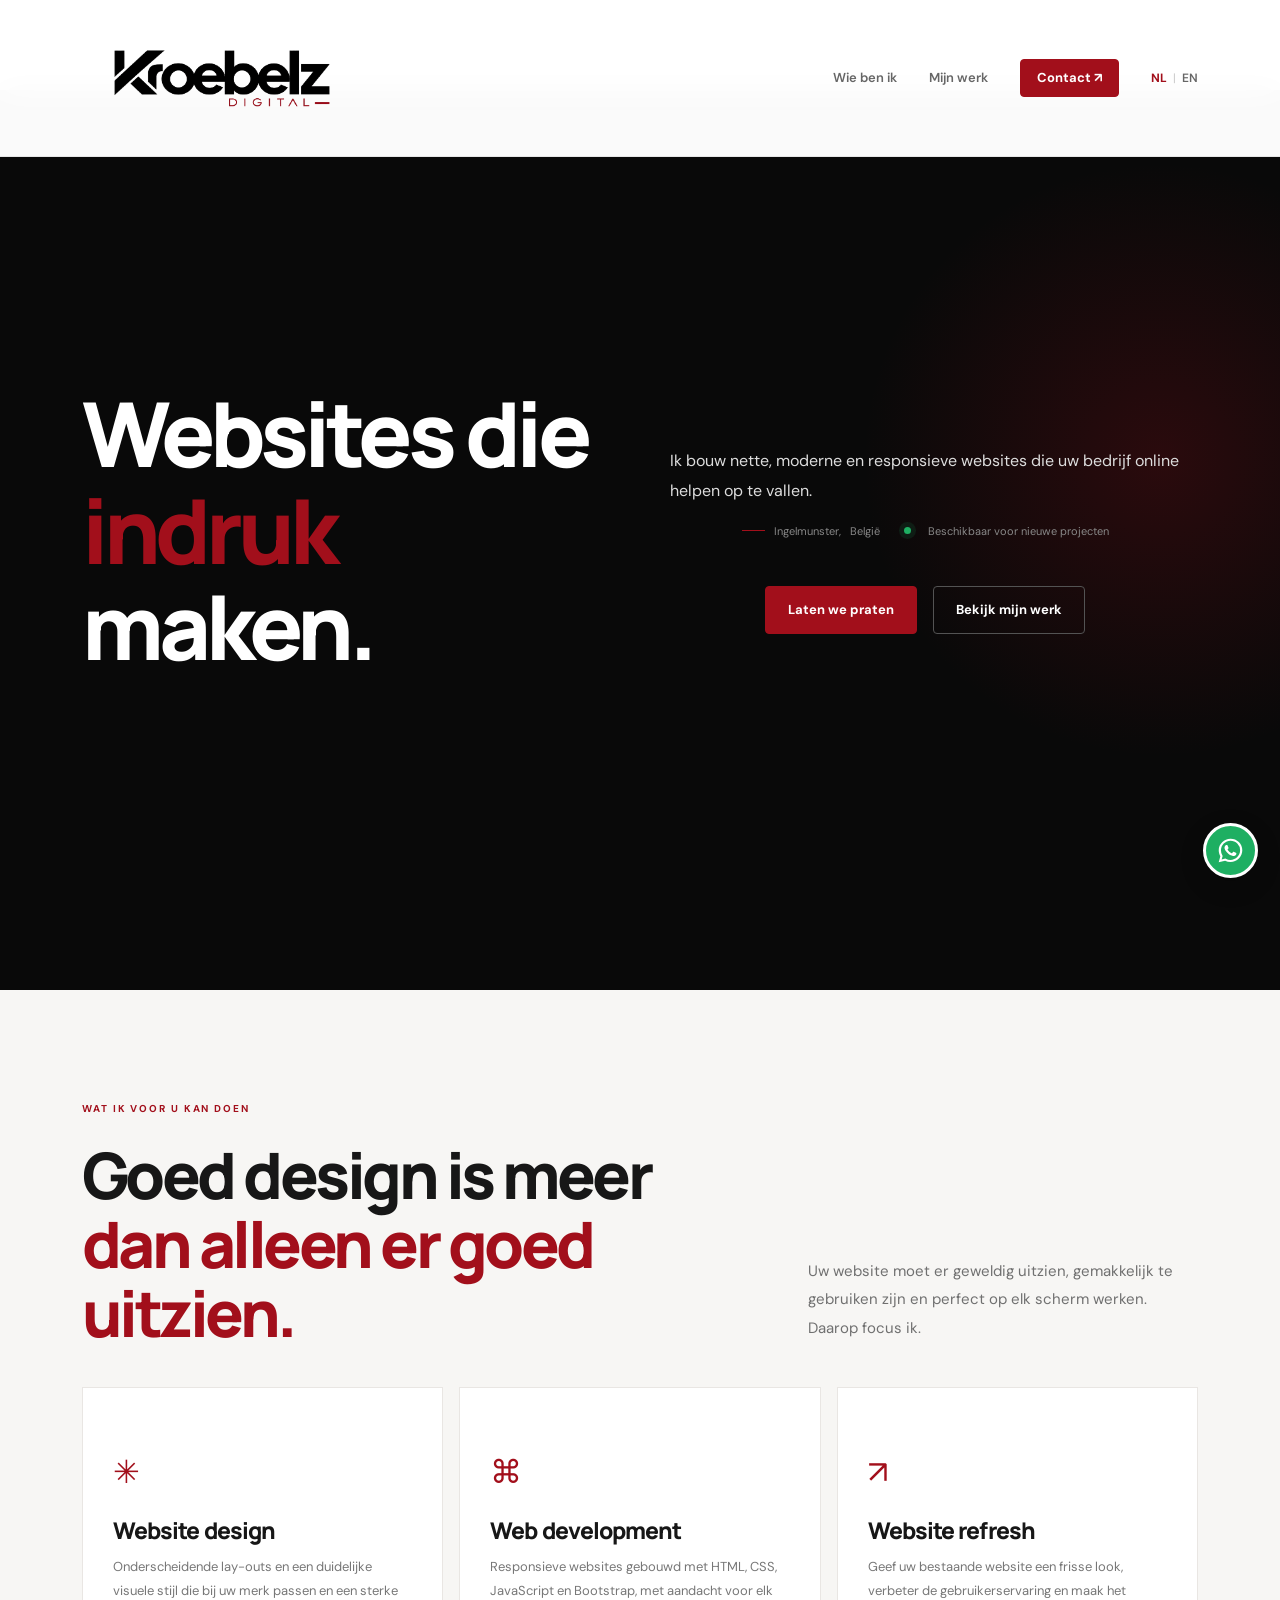
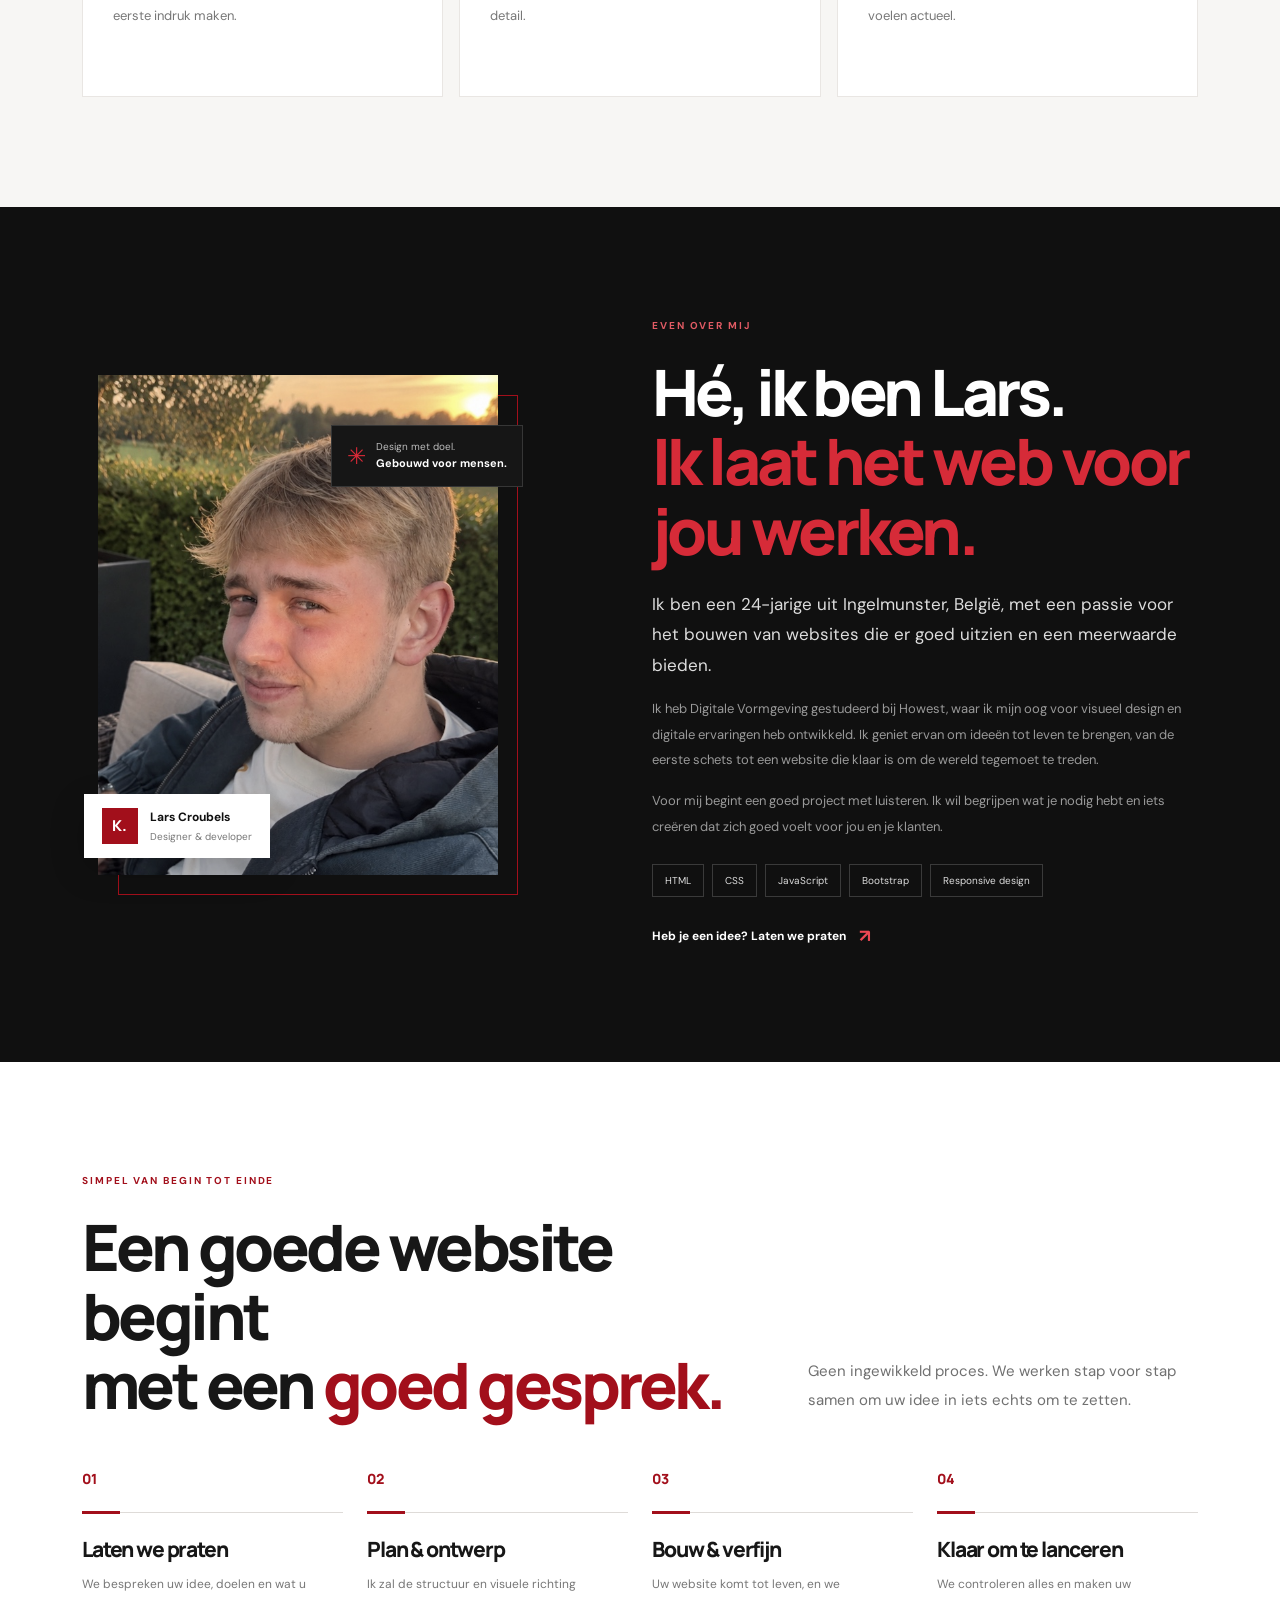
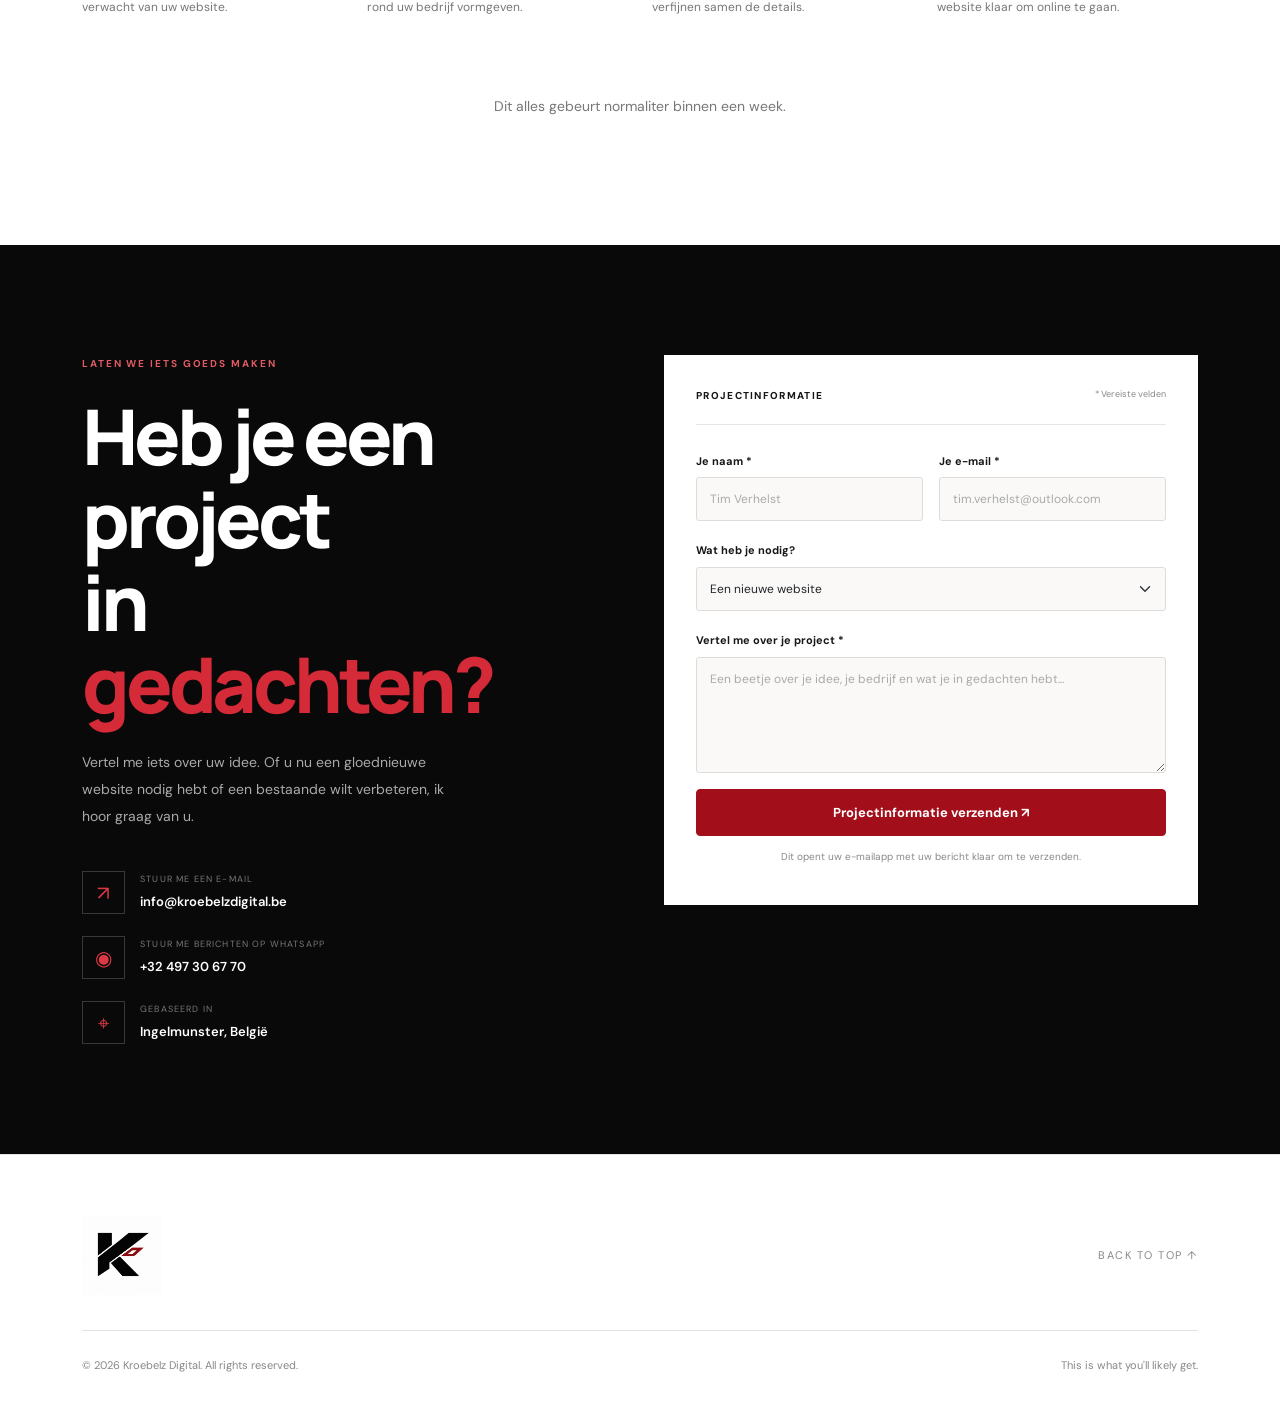
==== commit 46d334df: "Update service cards layout and footer text" ====
--- a/index.html
+++ b/index.html
@@ -50,21 +50,38 @@
         <div class="collapse navbar-collapse" id="mainNav">
           <ul class="navbar-nav ms-auto align-items-lg-center gap-lg-3">
             <li class="nav-item">
-              <a class="nav-link" href="#services">Services</a>
+              <a
+                class="nav-link"
+                href="#about"
+                data-nl="Wie ben ik"
+                data-en="Who am I"
+                >Wie ben ik</a
+              >
             </li>
             <li class="nav-item">
-              <a class="nav-link" href="#about">About me</a>
-            </li>
-            <li class="nav-item">
-              <a class="nav-link" href="#process">My approach</a>
-            </li>
-            <li class="nav-item">
-              <a class="nav-link" href="#contact">Contact</a>
+              <a
+                class="nav-link"
+                href="my-work.html"
+                data-nl="Mijn werk"
+                data-en="My work"
+                >Mijn werk</a
+              >
             </li>
             <li class="nav-item ms-lg-2">
-              <a class="btn btn-red btn-sm px-3 py-2" href="#contact"
-                >Let's talk <span aria-hidden="true">↗</span></a
-              >
+              <a
+                class="btn btn-red btn-sm px-3 py-2"
+                href="#contact"
+                data-nl="Contact"
+                data-en="Contact"
+                >Contact <span aria-hidden="true">↗</span></a
+              >
+            </li>
+            <li class="nav-item ms-lg-3">
+              <div class="language-switcher">
+                <button class="lang-btn active" data-lang="nl">NL</button>
+                <span class="lang-divider">|</span>
+                <button class="lang-btn" data-lang="en">EN</button>
+              </div>
             </li>
           </ul>
         </div>
@@ -73,43 +90,168 @@
 
     <main>
       <section class="hero-section" id="home">
+        <div class="portrait-wrap-fullwidth">
+          <img src="assets/code.avif" alt="Code" class="portrait" />
+        </div>
         <div class="hero-glow"></div>
         <div class="container position-relative">
           <div class="row align-items-center gy-5">
+            <div class="col-lg-6">
+              <h1>
+                <span
+                  style="color: #fff"
+                  data-nl="Websites die"
+                  data-en="Websites that make an"
+                  >Websites die</span
+                ><br /><span data-nl="indruk" data-en="impression">indruk</span>
+                <span style="color: #fff" data-nl="maken." data-en=""
+                  >maken.</span
+                >
+              </h1>
+            </div>
+            <div
+              class="col-lg-6 d-flex flex-column justify-content-center align-items-center"
+            >
+              <p
+                class="hero-copy"
+                data-nl="Ik bouw nette, moderne en responsieve websites die uw bedrijf online helpen op te vallen. Doordachte design, soepele ervaring en een persoonlijke benadering."
+                data-en="I build clean, modern and responsive websites that help your business stand out online. Thoughtful design, smooth experiences and a personal approach."
+              >
+                Ik bouw nette, moderne en responsieve websites die uw bedrijf
+                online helpen op te vallen.
+              </p>
+              <div class="hero-meta mb-3" style="margin-top: 0">
+                <span
+                  ><span class="meta-line"></span>
+                  <span
+                    data-nl="Gebaseerd in Ingelmunster,"
+                    data-en="Based in Ingelmunster,"
+                    >Ingelmunster,</span
+                  >
+                  <span data-nl="België" data-en="Belgium">België</span></span
+                >
+                <span
+                  ><span class="status-dot-green"></span
+                  ><span
+                    data-nl="Beschikbaar voor nieuwe projecten"
+                    data-en="Available for new projects"
+                    >Beschikbaar voor nieuwe projecten</span
+                  ></span
+                >
+              </div>
+              <div
+                class="d-flex flex-wrap gap-3 justify-content-center"
+                style="width: auto; margin-top: 30px"
+              >
+                <a
+                  href="#contact"
+                  class="btn btn-red btn-lg"
+                  data-nl="Laten we praten"
+                  data-en="Let's talk"
+                  >Laten we praten</a
+                >
+                <a
+                  href="my-work.html"
+                  class="btn btn-outline-light btn-lg"
+                  data-nl="Bekijk mijn werk"
+                  data-en="Explore my work"
+                  >Bekijk mijn werk</a
+                >
+              </div>
+            </div>
+          </div>
+        </div>
+      </section>
+
+      <section class="section-pad services-section" id="services">
+        <div class="container">
+          <div class="section-heading row align-items-end gy-3">
             <div class="col-lg-7">
-              <p class="eyebrow">
-                <span class="status-dot"></span> WEB DESIGN & DEVELOPMENT ·
-                BELGIUM
-              </p>
-              <h1>Websites that make<br /><span>an impression.</span></h1>
-              <p class="hero-copy">
-                I build clean, modern and responsive websites that help your
-                business stand out online. Thoughtful design, smooth experiences
-                and a personal approach.
-              </p>
-              <div class="d-flex flex-wrap gap-3 mt-4">
-                <a href="#contact" class="btn btn-red btn-lg"
-                  >Start a project <span aria-hidden="true">↗</span></a
-                >
-                <a href="#services" class="btn btn-outline-light btn-lg"
-                  >Explore my services</a
-                >
-              </div>
-              <div class="hero-meta">
-                <span
-                  ><span class="meta-line"></span> Based in Ingelmunster,
-                  Belgium</span
-                >
-                <span>Available for new projects</span>
-              </div>
+              <p
+                class="eyebrow dark-eyebrow"
+                data-nl="WAT IK VOOR U KAN DOEN"
+                data-en="WHAT I CAN DO FOR YOU"
+              >
+                WAT IK VOOR U KAN DOEN
+              </p>
+              <h2 data-nl="Goed design is meer" data-en="Good design is more">
+                Goed design is meer<br /><span
+                  data-nl="dan alleen er goed uitzien."
+                  data-en="than just looking good."
+                  >dan alleen er goed uitzien.</span
+                >
+              </h2>
             </div>
             <div class="col-lg-5">
-              <div class="portrait-wrap">
-                <div class="portrait-frame"></div>
+              <p
+                class="section-intro"
+                data-nl="Uw website moet er geweldig uitzien, gemakkelijk te gebruiken zijn en perfect op elk scherm werken. Daarop focus ik."
+                data-en="Your website should look great, feel easy to use and work perfectly on every screen. That's what I focus on."
+              >
+                Uw website moet er geweldig uitzien, gemakkelijk te gebruiken
+                zijn en perfect op elk scherm werken. Daarop focus ik.
+              </p>
+            </div>
+          </div>
+          <div class="row g-3 mt-4">
+            <div class="col-12 col-md-6 col-lg-4">
+              <article class="service-card">
+                <div class="service-icon">✳</div>
+                <h3 data-nl="Website design" data-en="Website design">
+                  Website design
+                </h3>
+                <p
+                  data-nl="Onderscheidende lay-outs en een duidelijke visuele stijl die bij uw merk passen en een sterke eerste indruk maken."
+                  data-en="Distinctive layouts and a clear visual style that fit your brand and make a strong first impression."
+                >
+                  Onderscheidende lay-outs en een duidelijke visuele stijl die
+                  bij uw merk passen en een sterke eerste indruk maken.
+                </p>
+              </article>
+            </div>
+            <div class="col-12 col-md-6 col-lg-4">
+              <article class="service-card">
+                <div class="service-icon">⌘</div>
+                <h3 data-nl="Web development" data-en="Web development">
+                  Web development
+                </h3>
+                <p
+                  data-nl="Responsieve websites gebouwd met HTML, CSS, JavaScript en Bootstrap, met aandacht voor elk detail."
+                  data-en="Responsive websites built with HTML, CSS, JavaScript and Bootstrap, with attention to every detail."
+                >
+                  Responsieve websites gebouwd met HTML, CSS, JavaScript en
+                  Bootstrap, met aandacht voor elk detail.
+                </p>
+              </article>
+            </div>
+            <div class="col-12 col-md-6 col-lg-4">
+              <article class="service-card">
+                <div class="service-icon">↗</div>
+                <h3 data-nl="Website refresh" data-en="Website refresh">
+                  Website refresh
+                </h3>
+                <p
+                  data-nl="Geef uw bestaande website een frisse look, verbeter de gebruikerservaring en maak het voelen actueel."
+                  data-en="Give your existing website a fresh look, improve the user experience and make it feel up to date."
+                >
+                  Geef uw bestaande website een frisse look, verbeter de
+                  gebruikerservaring en maak het voelen actueel.
+                </p>
+              </article>
+            </div>
+          </div>
+        </div>
+      </section>
+
+      <section class="about-section section-pad" id="about">
+        <div class="container">
+          <div class="row align-items-center gy-5">
+            <div class="col-lg-5">
+              <div class="about-image-wrap">
                 <img
-                  src="assets/lars-croubels.jpeg"
-                  alt="Portrait of Lars Croubels"
-                  class="portrait"
+                  src="assets/foto .jpeg"
+                  alt="Lars Croubels, founder of Kroebelz Digital"
+                  class="about-image"
                 />
                 <div class="portrait-tag">
                   <span class="tag-mark">K.</span>
@@ -121,129 +263,77 @@
                 <div class="floating-chip">
                   <span class="chip-icon">✳</span
                   ><span
-                    >Design with purpose.<br /><strong
-                      >Built for people.</strong
+                    data-nl="Design met doel."
+                    data-en="Design with purpose."
+                    >Design met doel.<br /><strong
+                      data-nl="Gebouwd voor mensen."
+                      data-en="Built for people."
+                      >Gebouwd voor mensen.</strong
                     ></span
                   >
                 </div>
               </div>
             </div>
-          </div>
-          <div class="hero-bottom">
-            <span>DESIGN</span><span class="hero-bottom-dot"></span
-            ><span>DEVELOPMENT</span><span class="hero-bottom-dot"></span
-            ><span>DETAILS THAT MATTER</span>
-            <a href="#services" class="scroll-cue"
-              >SCROLL TO EXPLORE <span>↓</span></a
-            >
-          </div>
-        </div>
-      </section>
-
-      <section class="section-pad services-section" id="services">
-        <div class="container">
-          <div class="section-heading row align-items-end gy-3">
-            <div class="col-lg-7">
-              <p class="eyebrow dark-eyebrow">WHAT I CAN DO FOR YOU</p>
-              <h2>
-                Good design is more<br />than just <span>looking good.</span>
+            <div class="col-lg-6 offset-lg-1">
+              <p
+                class="eyebrow"
+                data-nl="EVEN OVER MIJ"
+                data-en="A LITTLE ABOUT ME"
+              >
+                EVEN OVER MIJ
+              </p>
+              <h2 data-nl="Hé, ik ben Lars." data-en="Hey, I'm Lars.">
+                Hé, ik ben Lars.<br /><span
+                  data-nl="Ik laat het web"
+                  data-en="I make the web"
+                  >Ik laat het web</span
+                >
+                <span data-nl="voor jou werken." data-en="work for you."
+                  >voor jou werken.</span
+                >
               </h2>
-            </div>
-            <div class="col-lg-5">
-              <p class="section-intro">
-                Your website should look great, feel easy to use and work
-                perfectly on every screen. That's what I focus on.
-              </p>
-            </div>
-          </div>
-          <div class="row g-3 mt-4">
-            <div class="col-md-6 col-lg-4">
-              <article class="service-card">
-                <div class="service-number">01 /</div>
-                <div class="service-icon">✳</div>
-                <h3>Website design</h3>
-                <p>
-                  Distinctive layouts and a clear visual style that fit your
-                  brand and make a strong first impression.
-                </p>
-                <span class="service-link"
-                  >Made to stand out <span>↗</span></span
-                >
-              </article>
-            </div>
-            <div class="col-md-6 col-lg-4">
-              <article class="service-card featured-card">
-                <div class="service-number">02 /</div>
-                <div class="service-icon">⌘</div>
-                <h3>Web development</h3>
-                <p>
-                  Responsive websites built with HTML, CSS, JavaScript and
-                  Bootstrap, with attention to every detail.
-                </p>
-                <span class="service-link"
-                  >Made to work everywhere <span>↗</span></span
-                >
-              </article>
-            </div>
-            <div class="col-md-6 col-lg-4">
-              <article class="service-card">
-                <div class="service-number">03 /</div>
-                <div class="service-icon">↗</div>
-                <h3>Website refresh</h3>
-                <p>
-                  Give your existing website a fresh look, improve the user
-                  experience and make it feel up to date.
-                </p>
-                <span class="service-link">A fresh start <span>↗</span></span>
-              </article>
-            </div>
-          </div>
-        </div>
-      </section>
-
-      <section class="about-section section-pad" id="about">
-        <div class="container">
-          <div class="row align-items-center gy-5">
-            <div class="col-lg-5">
-              <div class="about-image-wrap">
-                <img
-                  src="assets/lars-croubels.jpeg"
-                  alt="Lars Croubels, founder of Kroebelz Digital"
-                  class="about-image"
-                />
-                <div class="about-stamp">
-                  <span>INDEPENDENT</span><strong>BY DESIGN</strong
-                  ><span>BASED IN BELGIUM</span>
-                </div>
-              </div>
-            </div>
-            <div class="col-lg-6 offset-lg-1">
-              <p class="eyebrow">A LITTLE ABOUT ME</p>
-              <h2>
-                Hey, I'm Lars.<br /><span>I make the web</span> work for you.
-              </h2>
-              <p class="about-lead">
-                I'm a 24-year-old digital creative from Ingelmunster, Belgium,
-                with a passion for building websites that look good and make
-                sense.
-              </p>
-              <p class="about-copy">
-                I studied Digital Design at Howest, where I developed my eye for
-                visual design and digital experiences. I enjoy bringing ideas to
-                life, from the first sketch to a website that is ready to meet
-                the world.
-              </p>
-              <p class="about-copy">
-                For me, a good project starts with listening. I want to
-                understand what you need and create something that feels right
-                for you and your customers.
+              <p
+                class="about-lead"
+                data-nl="Ik ben een 24-jarige uit Ingelmunster, België, met een passie voor het bouwen van websites die er goed uitzien en zin hebben."
+                data-en="I'm a 24-year-old digital creative from Ingelmunster, Belgium, with a passion for building websites that look good and make sense."
+              >
+                Ik ben een 24-jarige uit Ingelmunster, België, met een passie
+                voor het bouwen van websites die er goed uitzien en een
+                meerwaarde bieden.
+              </p>
+              <p
+                class="about-copy"
+                data-nl="Ik heb Digital Design gestudeerd bij Howest, waar ik mijn oog voor visueel design en digitale ervaringen heb ontwikkeld. Ik geniet ervan om ideeën tot leven te brengen, van de eerste schets tot een website die klaar is om de wereld tegemoet te treden."
+                data-en="I studied Digital Design at Howest, where I developed my eye for visual design and digital experiences. I enjoy bringing ideas to life, from the first sketch to a website that is ready to meet the world."
+              >
+                Ik heb Digitale Vormgeving gestudeerd bij Howest, waar ik mijn
+                oog voor visueel design en digitale ervaringen heb ontwikkeld.
+                Ik geniet ervan om ideeën tot leven te brengen, van de eerste
+                schets tot een website die klaar is om de wereld tegemoet te
+                treden.
+              </p>
+              <p
+                class="about-copy"
+                data-nl="Voor mij begint een goed project met luisteren. Ik wil begrijpen wat je nodig hebt en iets creëren dat zich goed voelt voor jou en je klanten."
+                data-en="For me, a good project starts with listening. I want to understand what you need and create something that feels right for you and your customers."
+              >
+                Voor mij begint een goed project met luisteren. Ik wil begrijpen
+                wat je nodig hebt en iets creëren dat zich goed voelt voor jou
+                en je klanten.
               </p>
               <div class="skill-list">
                 <span>HTML</span><span>CSS</span><span>JavaScript</span
-                ><span>Bootstrap</span><span>Responsive design</span>
+                ><span>Bootstrap</span
+                ><span data-nl="Responsive design" data-en="Responsive design"
+                  >Responsive design</span
+                >
               </div>
-              <a href="#contact" class="text-link mt-4 d-inline-flex"
-                >Have an idea? Let's talk <span>↗</span></a
+              <a
+                href="#contact"
+                class="text-link mt-4 d-inline-flex"
+                data-nl="Heb je een idee? Laten we praten"
+                data-en="Have an idea? Let's talk"
+                >Heb je een idee? Laten we praten <span>↗</span></a
               >
             </div>
           </div>
@@ -254,16 +344,31 @@
         <div class="container">
           <div class="row align-items-end gy-3 mb-5">
             <div class="col-lg-7">
-              <p class="eyebrow dark-eyebrow">SIMPLE FROM START TO FINISH</p>
-              <h2>
-                A good website starts<br />with a
-                <span>good conversation.</span>
+              <p
+                class="eyebrow dark-eyebrow"
+                data-nl="SIMPEL VAN BEGIN TOT EINDE"
+                data-en="SIMPLE FROM START TO FINISH"
+              >
+                SIMPEL VAN BEGIN TOT EINDE
+              </p>
+              <h2
+                data-nl="Een goede website begint"
+                data-en="A good website starts"
+              >
+                Een goede website begint<br />met een
+                <span data-nl="goed gesprek." data-en="good conversation."
+                  >goed gesprek.</span
+                >
               </h2>
             </div>
             <div class="col-lg-5">
-              <p class="section-intro">
-                No confusing process. We'll work together step by step to turn
-                your idea into something real.
+              <p
+                class="section-intro"
+                data-nl="Geen ingewikkeld proces. We werken stap voor stap samen om uw idee in iets echts om te zetten."
+                data-en="No confusing process. We'll work together step by step to turn your idea into something real."
+              >
+                Geen ingewikkeld proces. We werken stap voor stap samen om uw
+                idee in iets echts om te zetten.
               </p>
             </div>
           </div>
@@ -271,37 +376,72 @@
             <div class="process-step">
               <span class="process-count">01</span>
               <div class="process-rule"></div>
-              <h3>Let's talk</h3>
-              <p>
-                We discuss your idea, goals and what you need from your website.
+              <h3 data-nl="Laten we praten" data-en="Let's talk">
+                Laten we praten
+              </h3>
+              <p
+                data-nl="We bespreken uw idee, doelen en wat u nodig hebt van uw website."
+                data-en="We discuss your idea, goals and what you need from your website."
+              >
+                We bespreken uw idee, doelen en wat u verwacht van uw website.
               </p>
             </div>
             <div class="process-step">
               <span class="process-count">02</span>
               <div class="process-rule"></div>
-              <h3>Plan & design</h3>
-              <p>
-                I'll shape the structure and visual direction around your
-                business.
+              <h3 data-nl="Plan & ontwerp" data-en="Plan & design">
+                Plan & ontwerp
+              </h3>
+              <p
+                data-nl="Ik zal de structuur en visuele richting rond uw bedrijf vormgeven."
+                data-en="I'll shape the structure and visual direction around your business."
+              >
+                Ik zal de structuur en visuele richting rond uw bedrijf
+                vormgeven.
               </p>
             </div>
             <div class="process-step">
               <span class="process-count">03</span>
               <div class="process-rule"></div>
-              <h3>Build & refine</h3>
-              <p>
-                Your website comes to life, and we fine-tune the details
-                together.
+              <h3 data-nl="Bouw & verfijn" data-en="Build & refine">
+                Bouw & verfijn
+              </h3>
+              <p
+                data-nl="Uw website komt tot leven, en we verfijnen samen de details."
+                data-en="Your website comes to life, and we fine-tune the details together."
+              >
+                Uw website komt tot leven, en we verfijnen samen de details.
               </p>
             </div>
             <div class="process-step">
               <span class="process-count">04</span>
               <div class="process-rule"></div>
-              <h3>Ready to launch</h3>
-              <p>
-                We check everything and get your website ready to go online.
-              </p>
-            </div>
+              <h3 data-nl="Klaar om te lanceren" data-en="Ready to launch">
+                Klaar om te lanceren
+              </h3>
+              <p
+                data-nl="We controleren alles en maken uw website klaar om online te gaan."
+                data-en="We check everything and get your website ready to go online."
+              >
+                We controleren alles en maken uw website klaar om online te
+                gaan.
+              </p>
+            </div>
+          </div>
+          <div
+            style="
+              text-align: center;
+              margin-top: 60px;
+              color: #777;
+              font-size: 14px;
+            "
+          >
+            <p
+              data-nl="Dit alles gebeurt normaliter binnen een week."
+              data-en="All of this typically happens within a week."
+            >
+              Dit alles gebeurt normaliter binnen een week.
+            </p>
           </div>
         </div>
       </section>
@@ -310,18 +450,32 @@
         <div class="container">
           <div class="row g-5">
             <div class="col-lg-5">
-              <p class="eyebrow">LET'S MAKE SOMETHING GOOD</p>
-              <h2>Have a project<br />in <span>mind?</span></h2>
-              <p class="contact-intro">
-                Tell me a little about your idea. Whether you need a brand-new
-                website or want to improve an existing one, I'd love to hear
-                from you.
+              <p
+                class="eyebrow"
+                data-nl="LATEN WE IETS GOEDS MAKEN"
+                data-en="LET'S MAKE SOMETHING GOOD"
+              >
+                LATEN WE IETS GOEDS MAKEN
+              </p>
+              <h2 data-nl="Heb je een project" data-en="Have a project">
+                Heb je een project<br />in
+                <span data-nl="gedachten?" data-en="mind?">gedachten?</span>
+              </h2>
+              <p
+                class="contact-intro"
+                data-nl="Vertel me iets over uw idee. Of u nu een gloednieuwe website nodig hebt of een bestaande wilt verbeteren, ik hoor graag van u."
+                data-en="Tell me a little about your idea. Whether you need a brand-new website or want to improve an existing one, I'd love to hear from you."
+              >
+                Vertel me iets over uw idee. Of u nu een gloednieuwe website
+                nodig hebt of een bestaande wilt verbeteren, ik hoor graag van
+                u.
               </p>
               <div class="contact-details">
                 <a href="mailto:info@kroebelzdigital.be" class="contact-detail"
                   ><span class="contact-detail-icon">↗</span
                   ><span
-                    ><small>EMAIL ME</small
+                    ><small data-nl="STUUR ME EEN E-MAIL" data-en="EMAIL ME"
+                      >STUUR ME EEN E-MAIL</small
                     ><strong>info@kroebelzdigital.be</strong></span
                   ></a
                 >
@@ -332,15 +486,23 @@
                   class="contact-detail"
                   ><span class="contact-detail-icon">◉</span
                   ><span
-                    ><small>MESSAGE ME ON WHATSAPP</small
+                    ><small
+                      data-nl="STUUR ME BERICHTEN OP WHATSAPP"
+                      data-en="MESSAGE ME ON WHATSAPP"
+                      >STUUR ME BERICHTEN OP WHATSAPP</small
                     ><strong>+32 497 30 67 70</strong></span
                   ></a
                 >
                 <div class="contact-detail">
                   <span class="contact-detail-icon">⌖</span
                   ><span
-                    ><small>BASED IN</small
-                    ><strong>Ingelmunster, Belgium</strong></span
+                    ><small data-nl="GEBASEERD IN" data-en="BASED IN"
+                      >GEBASEERD IN</small
+                    ><strong
+                      data-nl="Ingelmunster, België"
+                      data-en="Ingelmunster, Belgium"
+                      >Ingelmunster, België</strong
+                    ></span
                   >
                 </div>
               </div>
@@ -348,61 +510,114 @@
             <div class="col-lg-6 offset-lg-1">
               <form id="contactForm" class="contact-form">
                 <div class="form-top">
-                  <span>PROJECT ENQUIRY</span
-                  ><span class="form-required">* Required fields</span>
+                  <span data-nl="PROJECTINFORMATIE" data-en="PROJECT ENQUIRY"
+                    >PROJECTINFORMATIE</span
+                  ><span
+                    class="form-required"
+                    data-nl="* Vereiste velden"
+                    data-en="* Required fields"
+                    >* Vereiste velden</span
+                  >
                 </div>
                 <div class="row g-3">
                   <div class="col-md-6">
-                    <label for="name" class="form-label">Your name *</label
+                    <label
+                      for="name"
+                      class="form-label"
+                      data-nl="Je naam *"
+                      data-en="Your name *"
+                      >Je naam *</label
                     ><input
                       type="text"
                       class="form-control"
                       id="name"
                       name="name"
-                      placeholder="Jane Smith"
+                      placeholder="Tim Verhelst"
                       required
                     />
                   </div>
                   <div class="col-md-6">
-                    <label for="email" class="form-label">Your email *</label
+                    <label
+                      for="email"
+                      class="form-label"
+                      data-nl="Je e-mail *"
+                      data-en="Your email *"
+                      >Je e-mail *</label
                     ><input
                       type="email"
                       class="form-control"
                       id="email"
                       name="email"
-                      placeholder="jane@company.com"
+                      placeholder="tim.verhelst@outlook.com"
                       required
                     />
                   </div>
                   <div class="col-12">
-                    <label for="project" class="form-label"
-                      >What do you need?</label
+                    <label
+                      for="project"
+                      class="form-label"
+                      data-nl="Wat heb je nodig?"
+                      data-en="What do you need?"
+                      >Wat heb je nodig?</label
                     ><select class="form-select" id="project" name="project">
-                      <option value="New website">A new website</option>
-                      <option value="Website redesign">
-                        A website redesign
+                      <option
+                        value="New website"
+                        data-nl="Een nieuwe website"
+                        data-en="A new website"
+                      >
+                        Een nieuwe website
                       </option>
-                      <option value="Other project">Something else</option>
+                      <option
+                        value="Website redesign"
+                        data-nl="Een website redesign"
+                        data-en="A website redesign"
+                      >
+                        Een website redesign
+                      </option>
+                      <option
+                        value="Other project"
+                        data-nl="Iets anders"
+                        data-en="Something else"
+                      >
+                        Iets anders
+                      </option>
                     </select>
                   </div>
                   <div class="col-12">
-                    <label for="message" class="form-label"
-                      >Tell me about your project *</label
+                    <label
+                      for="message"
+                      class="form-label"
+                      data-nl="Vertel me over je project *"
+                      data-en="Tell me about your project *"
+                      >Vertel me over je project *</label
                     ><textarea
                       class="form-control"
                       id="message"
                       name="message"
                       rows="5"
-                      placeholder="A little about your idea, your business and what you have in mind..."
+                      placeholder="Een beetje over je idee, je bedrijf en wat je in gedachten hebt..."
+                      data-nl="Een beetje over je idee, je bedrijf en wat je in gedachten hebt..."
+                      data-en="A little about your idea, your business and what you have in mind..."
                       required
                     ></textarea>
                   </div>
                   <div class="col-12">
-                    <button type="submit" class="btn btn-red btn-lg w-100">
-                      Send project enquiry <span aria-hidden="true">↗</span>
+                    <button
+                      type="submit"
+                      class="btn btn-red btn-lg w-100"
+                      data-nl="Projectinformatie verzenden"
+                      data-en="Send project enquiry"
+                    >
+                      Projectinformatie verzenden
+                      <span aria-hidden="true">↗</span>
                     </button>
-                    <p class="form-note">
-                      This opens your email app with your message ready to send.
+                    <p
+                      class="form-note"
+                      data-nl="Dit opent uw e-mailapp met uw bericht klaar om te verzenden."
+                      data-en="This opens your email app with your message ready to send."
+                    >
+                      Dit opent uw e-mailapp met uw bericht klaar om te
+                      verzenden.
                     </p>
                   </div>
                 </div>
@@ -431,7 +646,7 @@
           <span
             >© <span id="year"></span> Kroebelz Digital. All rights
             reserved.</span
-          ><span>Made in Belgium by Lars Croubels.</span>
+          ><span>This is what you'll likely get.</span>
         </div>
       </div>
     </footer>
--- a/css/style.css
+++ b/css/style.css
@@ -2,7 +2,7 @@
 :root{--red:#a20f1b;--red-bright:#bd1725;--black:#090909;--ink:#171717;--muted:#777;--paper:#f7f6f4;--line:#e5e2df;--font-body:"DM Sans",sans-serif;--font-heading:"Manrope",sans-serif}
 *{box-sizing:border-box}
 html{scroll-behavior:smooth;scroll-padding-top:90px}
-body{margin:0;background:#fff;color:var(--ink);font-family:var(--font-body);font-size:15px;line-height:1.7}
+body{margin:0;padding-top:90px;background:#fff;color:var(--ink);font-family:var(--font-body);font-size:15px;line-height:1.7}
 h1,h2,h3,h4{font-family:var(--font-heading);font-weight:800;letter-spacing:-.055em;line-height:1.08}
 h2{font-size:clamp(2.5rem,5vw,4.1rem);margin:0}
 h2 span,h1 span{color:var(--red)}
@@ -12,19 +12,20 @@
 .brand-name{font-family:var(--font-heading);font-size:14px;font-weight:800;letter-spacing:.08em;color:#fff}
 .brand-name span{color:#d12a35;font-size:10px;letter-spacing:.2em;margin-left:5px}
 .navbar .nav-link{color:#666;font-size:13px;font-weight:600;transition:color .2s}.navbar .nav-link:hover,.navbar .nav-link:focus{color:#000}
+.language-switcher{display:flex;align-items:center;gap:6px;font-size:12px}.lang-btn{background:none;border:none;color:#666;font-size:12px;font-weight:600;cursor:pointer;padding:0;transition:color .2s}.lang-btn:hover{color:#000}.lang-btn.active{color:var(--red);font-weight:700}.lang-divider{color:#ccc}
 .btn{font-family:var(--font-body);font-size:13px;font-weight:700;border-radius:4px;transition:transform .2s,background .2s,border-color .2s;padding:13px 22px}.btn:hover{transform:translateY(-2px)}
 .btn-red{background:var(--red);color:#fff;border:1px solid var(--red)}.btn-red:hover,.btn-red:focus{background:var(--red-bright);border-color:var(--red-bright);color:#fff}
 .btn-outline-light{border-color:#535353;color:#fff}.btn-outline-light:hover{background:#fff;color:#111;border-color:#fff}
-.hero-section{position:relative;overflow:hidden;background:var(--black);color:#fff;padding:155px 0 30px;min-height:790px}
+.portrait-wrap-fullwidth{position:absolute;top:0;left:0;width:100vw;height:100%;overflow:hidden;margin-left:calc(-50vw + 50%);mask-image:linear-gradient(to right,transparent 0%,black 40%);-webkit-mask-image:linear-gradient(to right,transparent 0%,black 40%)}.hero-section{position:relative;overflow:hidden;background:var(--black);color:#fff;padding:0;min-height:100vh;display:flex;align-items:center}
 .hero-glow{position:absolute;width:600px;height:600px;border-radius:50%;right:-180px;top:70px;background:radial-gradient(circle,rgba(162,15,27,.22),rgba(162,15,27,0) 70%);pointer-events:none}
-.hero-section .container{z-index:1}.eyebrow{display:flex;align-items:center;gap:10px;color:#e15b64;font-size:10px;font-weight:700;letter-spacing:.19em;margin-bottom:23px}.status-dot{width:7px;height:7px;background:#d72a37;border-radius:50%;box-shadow:0 0 0 5px rgba(215,42,55,.12)}
+.hero-section .container{z-index:1}.eyebrow{display:flex;align-items:center;gap:10px;color:#e15b64;font-size:10px;font-weight:700;letter-spacing:.19em;margin-bottom:23px}.status-dot{width:7px;height:7px;background:#d72a37;border-radius:50%;box-shadow:0 0 0 5px rgba(215,42,55,.12)}.status-dot-green{width:7px;height:7px;background:#1eaf62;border-radius:50%;box-shadow:0 0 0 5px rgba(30,175,98,.12);margin-right:8px}
 .hero-logo{width:min(100%,460px);height:auto;display:block;object-fit:contain;object-position:left center;margin:-5px 0 28px;filter:drop-shadow(0 5px 25px rgba(0,0,0,.1))}
-.hero-section h1{font-size:clamp(2.8rem,5.2vw,5rem);margin:0 0 20px;max-width:650px}
-.hero-copy{max-width:510px;color:#aaa;font-size:16px;line-height:1.85}
+.hero-section h1{font-size:clamp(3.5rem,7vw,6rem);margin:0 0 20px;max-width:650px}
+.hero-copy{max-width:510px;color:#ddd;font-size:16px;line-height:1.85}
 .hero-meta{display:flex;gap:24px;flex-wrap:wrap;margin-top:35px;color:#888;font-size:11px}.hero-meta>span{display:flex;align-items:center;gap:9px}.meta-line{width:23px;height:1px;background:var(--red)}
-.portrait-wrap{position:relative;max-width:410px;margin:20px auto 35px;padding:0 16px 16px 0}
+.portrait-wrap{position:relative;width:100%;margin:0 0 35px 0;padding:0}
 .portrait-frame{position:absolute;inset:17px 0 0 17px;border:1px solid rgba(190,29,42,.8)}
-.portrait{position:relative;display:block;width:100%;aspect-ratio:4/5;object-fit:cover;object-position:center 35%;filter:saturate(.8);z-index:1}
+.portrait{position:relative;display:block;width:100%;aspect-ratio:4/5;object-fit:cover;object-position:center 35%;filter:opacity(0.08) hue-rotate(-30deg) saturate(1.5);z-index:1}
 .portrait-tag{position:absolute;z-index:2;left:-14px;bottom:37px;display:flex;align-items:center;gap:12px;background:#fff;color:#111;padding:13px 18px;box-shadow:0 12px 35px #0003}
 .tag-mark{display:grid;place-items:center;width:36px;height:36px;background:var(--red);color:white;font-family:var(--font-heading);font-weight:800}.portrait-tag strong,.portrait-tag small{display:block}.portrait-tag strong{font-size:12px}.portrait-tag small{font-size:10px;color:#777}
 .floating-chip{position:absolute;z-index:2;right:-5px;top:50px;display:flex;align-items:center;gap:10px;background:#161616;border:1px solid #363636;padding:12px 15px;color:#bdbdbd;font-size:10px;line-height:1.6}.floating-chip strong{color:#fff;font-size:11px}.chip-icon{color:#d72a37;font-size:23px}
@@ -32,7 +33,8 @@
 .section-pad{padding:110px 0}.services-section{background:var(--paper)}.dark-eyebrow{color:var(--red)}
 .section-heading{margin-bottom:20px}.section-intro{color:#707070;max-width:390px;margin:0 0 5px auto;line-height:1.9}
 .service-card{height:100%;background:#fff;border:1px solid #e9e6e3;padding:30px;min-height:310px;position:relative;transition:transform .25s,border-color .25s}.service-card:hover{transform:translateY(-5px);border-color:#c7a1a3}.featured-card{background:var(--paper);color:#171717;border-color:var(--line)}.service-number{font-size:10px;letter-spacing:.14em;color:#999}.featured-card .service-number{color:#999}.service-icon{font-size:32px;color:var(--red);margin:27px 0 18px}.service-card h3{font-size:23px;letter-spacing:-.04em;margin-bottom:12px}.service-card p{font-size:13px;color:#777;line-height:1.9;margin-bottom:27px}.featured-card p{color:#666}.service-link{display:flex;justify-content:space-between;border-top:1px solid #ece9e6;padding-top:15px;font-size:10px;font-weight:700;color:#444}.featured-card .service-link{border-color:#e9e6e3;color:#444}.service-link span{color:var(--red);font-size:16px;line-height:1}
-.about-section{background:#101010;color:#fff}.about-image-wrap{position:relative;max-width:420px;margin:0 auto;padding:0 20px 20px 0}.about-image-wrap:before{content:"";position:absolute;inset:20px 0 0 20px;border:1px solid var(--red)}.about-image{position:relative;z-index:1;display:block;width:100%;aspect-ratio:4/5;object-fit:cover;object-position:center 30%;filter:saturate(.75)}.about-stamp{position:absolute;z-index:2;bottom:0;right:0;background:var(--red);color:white;padding:15px 18px;display:flex;flex-direction:column;line-height:1.5;font-size:8px;letter-spacing:.15em}.about-stamp strong{font-size:13px;letter-spacing:.06em}.about-section h2{margin-bottom:24px}.about-section h2 span{color:#d62b38}.about-lead{font-size:17px;line-height:1.8;color:#ddd;max-width:580px}.about-copy{font-size:13px;color:#999;line-height:1.95;max-width:580px}.skill-list{display:flex;flex-wrap:wrap;gap:8px;margin-top:25px}.skill-list span{border:1px solid #3a3a3a;color:#ddd;padding:7px 12px;font-size:10px}.text-link{color:#fff;font-size:12px;font-weight:700;gap:13px;align-items:center}.text-link span{color:#ed4854;font-size:18px}.process-section{background:#fff}.process-grid{display:grid;grid-template-columns:repeat(4,1fr);gap:24px}.process-count{font-family:var(--font-heading);font-size:14px;color:var(--red);font-weight:800}.process-rule{height:1px;background:#dedbd8;margin:19px 0 25px;position:relative}.process-rule:before{content:"";position:absolute;left:0;top:-1px;width:38px;height:3px;background:var(--red)}.process-step h3{font-size:21px;margin-bottom:13px}.process-step p{font-size:12px;color:#777;line-height:1.9;max-width:230px}
+.project-card{transition:transform .25s,box-shadow .25s}.project-card:hover{transform:translateY(-5px);box-shadow:0 10px 30px rgba(0,0,0,.15)}
+.about-section{background:#101010;color:#fff}.about-image-wrap{position:relative;max-width:420px;margin:0 auto;padding:0 20px 20px 0}.about-image-wrap:before{content:"";position:absolute;inset:20px 0 0 20px;border:1px solid var(--red)}.about-image{position:relative;z-index:1;display:block;width:100%;aspect-ratio:4/5;object-fit:cover;object-position:left center;filter:saturate(.75)}.about-stamp{position:absolute;z-index:2;bottom:0;right:0;background:var(--red);color:white;padding:15px 18px;display:flex;flex-direction:column;line-height:1.5;font-size:8px;letter-spacing:.15em}.about-stamp strong{font-size:13px;letter-spacing:.06em}.about-section h2{margin-bottom:24px}.about-section h2 span{color:#d62b38}.about-lead{font-size:17px;line-height:1.8;color:#ddd;max-width:580px}.about-copy{font-size:13px;color:#999;line-height:1.95;max-width:580px}.skill-list{display:flex;flex-wrap:wrap;gap:8px;margin-top:25px}.skill-list span{border:1px solid #3a3a3a;color:#ddd;padding:7px 12px;font-size:10px}.text-link{color:#fff;font-size:12px;font-weight:700;gap:13px;align-items:center}.text-link span{color:#ed4854;font-size:18px}.process-section{background:#fff}.process-grid{display:grid;grid-template-columns:repeat(4,1fr);gap:24px}.process-count{font-family:var(--font-heading);font-size:14px;color:var(--red);font-weight:800}.process-rule{height:1px;background:#dedbd8;margin:19px 0 25px;position:relative}.process-rule:before{content:"";position:absolute;left:0;top:-1px;width:38px;height:3px;background:var(--red)}.process-step h3{font-size:21px;margin-bottom:13px}.process-step p{font-size:12px;color:#777;line-height:1.9;max-width:230px}
 .contact-section{background:var(--black);color:#fff}.contact-section h2{font-size:clamp(3rem,6vw,5rem);margin-bottom:23px}.contact-section h2 span{color:#d52a37}.contact-intro{color:#aaa;max-width:390px;font-size:14px;line-height:1.9}.contact-details{display:flex;flex-direction:column;gap:22px;margin-top:42px}.contact-detail{display:flex;align-items:center;gap:15px;color:#fff}.contact-detail-icon{display:grid;place-items:center;width:43px;height:43px;border:1px solid #383838;color:#dc3944;font-size:20px}.contact-detail small,.contact-detail strong{display:block}.contact-detail small{font-size:9px;letter-spacing:.13em;color:#777;margin-bottom:4px}.contact-detail strong{font-size:13px;font-weight:600}.contact-form{background:#fff;color:#171717;padding:32px}.form-top{display:flex;justify-content:space-between;gap:10px;align-items:center;border-bottom:1px solid #e8e5e2;padding-bottom:20px;margin-bottom:23px;font-size:10px;font-weight:800;letter-spacing:.13em}.form-required{font-size:9px;color:#888;letter-spacing:0;font-weight:400}.form-label{font-size:11px;font-weight:700;margin-bottom:7px}.form-control,.form-select{border-radius:3px;border:1px solid #dedbd8;padding:12px 13px;font-size:12px;background-color:#faf9f8}.form-control:focus,.form-select:focus{border-color:var(--red);box-shadow:0 0 0 .2rem rgba(162,15,27,.1);background:#fff}.form-control::placeholder{color:#aaa}.form-note{font-size:10px;color:#888;text-align:center;margin:12px 0 0}.form-status{font-size:12px;color:var(--red);margin:8px 0 0}
 .site-footer{background:#fff;color:#171717;border-top:1px solid #e5e2df;padding:60px 0 40px}.footer-main{display:flex;align-items:center;gap:35px;padding-bottom:35px}.footer-brand{display:flex;align-items:center;gap:15px;color:#171717;font-family:var(--font-heading);font-size:14px;font-weight:800;letter-spacing:.08em}.footer-brand img{width:80px;height:80px;object-fit:cover;border-radius:3px}.footer-brand-red{color:#a20f1b;margin-left:4px}.footer-main p{font-size:13px;color:#666;margin:0}.back-top{margin-left:auto;font-size:11px;letter-spacing:.14em;color:#888}.footer-bottom{display:flex;justify-content:space-between;gap:15px;border-top:1px solid #e5e2df;padding-top:25px;color:#888;font-size:11px}
 .whatsapp-float{position:fixed;right:22px;bottom:22px;z-index:1000;width:55px;height:55px;display:grid;place-items:center;background:#1eaf62;border:3px solid #fff;border-radius:50%;box-shadow:0 8px 25px #0003;transition:transform .2s}.whatsapp-float:hover{transform:translateY(-3px) scale(1.04)}.whatsapp-float svg{width:29px;height:29px;fill:#fff}
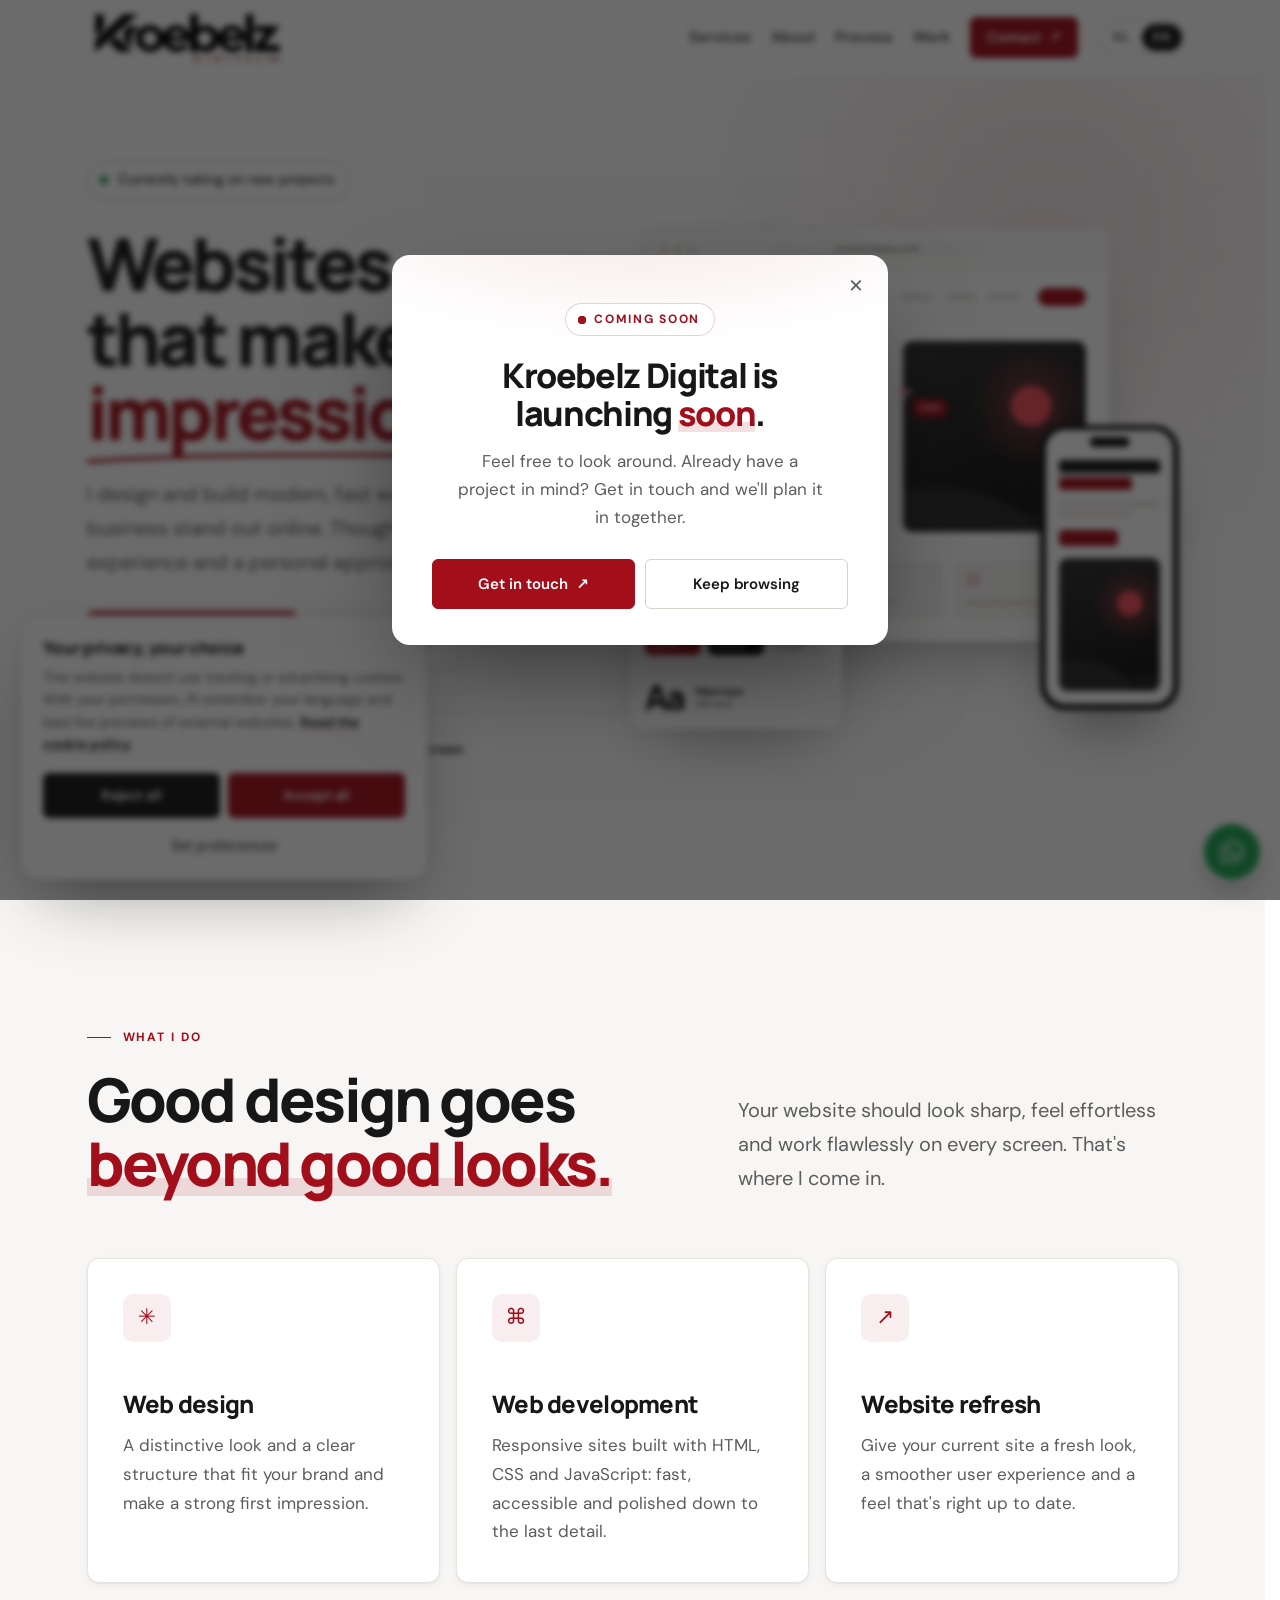
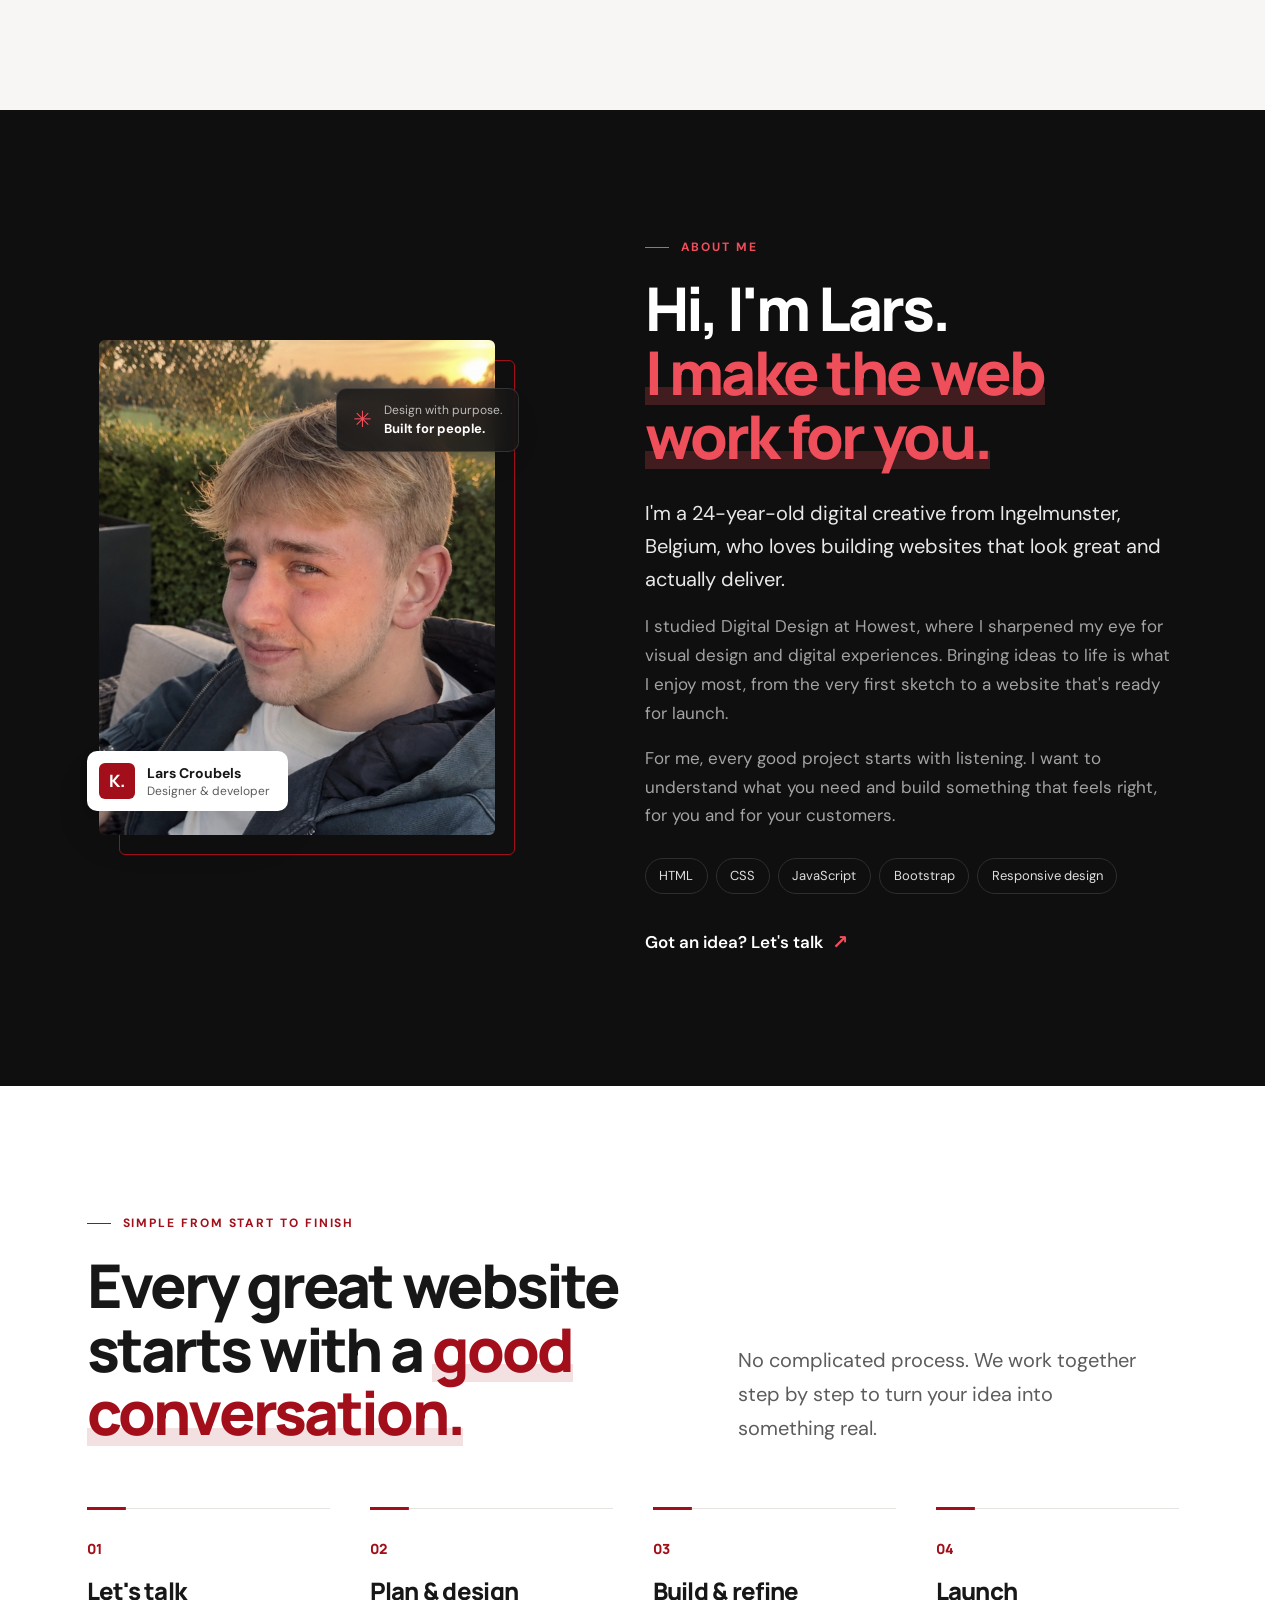
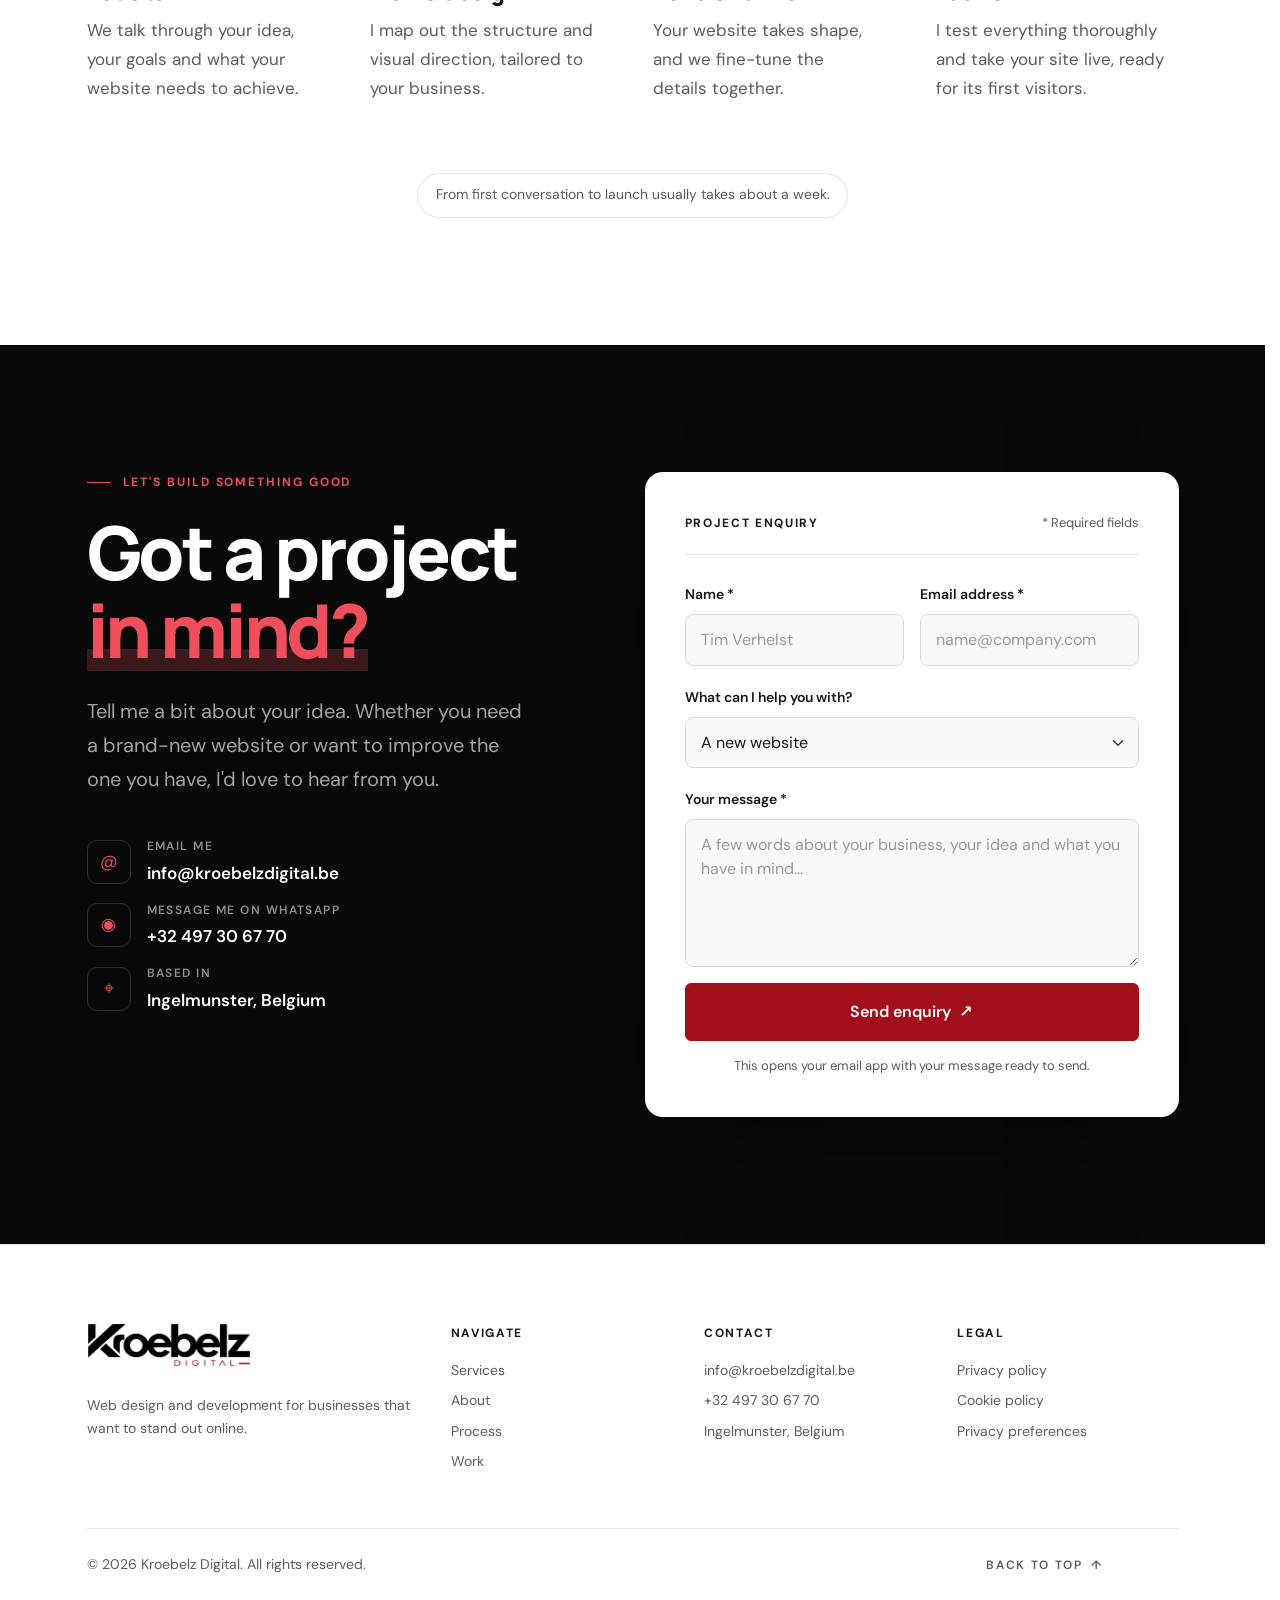
==== commit d17bf992: "commit final site" ====
--- a/index.html
+++ b/index.html
@@ -1,632 +1,443 @@
 <!doctype html>
-<html lang="en">
+<html lang="nl">
   <head>
     <meta charset="utf-8" />
     <meta name="viewport" content="width=device-width, initial-scale=1" />
-    <meta name="theme-color" content="#a20f1b" />
+    <meta name="theme-color" content="#ffffff" />
+    <title data-i18n="meta.homeTitle">Kroebelz Digital | Websites die indruk maken</title>
     <meta
       name="description"
-      content="Kroebelz Digital creates modern, responsive websites for businesses and independent professionals. Based in Ingelmunster, Belgium."
+      content="Kroebelz Digital ontwerpt en bouwt moderne, snelle websites voor ondernemers en zelfstandigen. Gevestigd in Ingelmunster, België."
+      data-i18n-attr="content:meta.homeDescription"
     />
-    <title>Kroebelz Digital | Websites that make an impression</title>
+    <meta property="og:type" content="website" />
+    <meta property="og:site_name" content="Kroebelz Digital" />
+    <meta property="og:title" content="Kroebelz Digital | Websites die indruk maken" />
+    <meta
+      property="og:description"
+      content="Moderne, snelle websites voor ondernemers en zelfstandigen. Gevestigd in Ingelmunster, België."
+    />
     <link rel="icon" type="image/jpeg" href="assets/logo-mark.jpeg" />
-    <link rel="preconnect" href="https://fonts.googleapis.com" />
-    <link rel="preconnect" href="https://fonts.gstatic.com" crossorigin />
-    <link
-      href="https://fonts.googleapis.com/css2?family=DM+Sans:wght@400;500;600;700&family=Manrope:wght@400;500;600;700;800&display=swap"
-      rel="stylesheet"
-    />
+    <link rel="preload" href="assets/fonts/manrope-latin.woff2" as="font" type="font/woff2" crossorigin />
+    <link rel="preload" href="assets/fonts/dm-sans-latin.woff2" as="font" type="font/woff2" crossorigin />
     <link
       href="https://cdn.jsdelivr.net/npm/bootstrap@5.3.4/dist/css/bootstrap.min.css"
       rel="stylesheet"
     />
     <link href="css/style.css" rel="stylesheet" />
+    <script src="https://cdn.jsdelivr.net/npm/bootstrap@5.3.4/dist/js/bootstrap.bundle.min.js" defer></script>
+    <script src="js/main.js" defer></script>
   </head>
   <body>
-    <nav class="navbar navbar-expand-lg fixed-top navbar-dark">
-      <div class="container">
-        <a
-          class="navbar-brand d-flex align-items-center"
-          href="#home"
-          aria-label="Kroebelz Digital home"
-        >
-          <img
-            src="assets/logotrans.png"
-            alt="Kroebelz Digital logo"
-            class="nav-logo-full"
-          />
-        </a>
-        <button
-          class="navbar-toggler"
-          type="button"
-          data-bs-toggle="collapse"
-          data-bs-target="#mainNav"
-          aria-controls="mainNav"
-          aria-expanded="false"
-          aria-label="Toggle navigation"
-        >
-          <span class="navbar-toggler-icon"></span>
-        </button>
-        <div class="collapse navbar-collapse" id="mainNav">
-          <ul class="navbar-nav ms-auto align-items-lg-center gap-lg-3">
-            <li class="nav-item">
-              <a
-                class="nav-link"
-                href="#about"
-                data-nl="Wie ben ik"
-                data-en="Who am I"
-                >Wie ben ik</a
-              >
-            </li>
-            <li class="nav-item">
-              <a
-                class="nav-link"
-                href="my-work.html"
-                data-nl="Mijn werk"
-                data-en="My work"
-                >Mijn werk</a
-              >
-            </li>
-            <li class="nav-item ms-lg-2">
-              <a
-                class="btn btn-red btn-sm px-3 py-2"
-                href="#contact"
-                data-nl="Contact"
-                data-en="Contact"
-                >Contact <span aria-hidden="true">↗</span></a
-              >
-            </li>
-            <li class="nav-item ms-lg-3">
-              <div class="language-switcher">
-                <button class="lang-btn active" data-lang="nl">NL</button>
-                <span class="lang-divider">|</span>
-                <button class="lang-btn" data-lang="en">EN</button>
-              </div>
-            </li>
-          </ul>
-        </div>
-      </div>
-    </nav>
-
-    <main>
-      <section class="hero-section" id="home">
-        <div class="portrait-wrap-fullwidth">
-          <img src="assets/code.avif" alt="Code" class="portrait" />
-        </div>
-        <div class="hero-glow"></div>
-        <div class="container position-relative">
+    <a class="skip-link" href="#main" data-i18n="nav.skip">Naar de inhoud</a>
+
+    <header class="site-header">
+      <nav class="navbar navbar-expand-lg fixed-top" aria-label="Hoofdmenu" data-i18n-attr="aria-label:nav.label">
+        <div class="container">
+          <a class="navbar-brand" href="#top" aria-label="Kroebelz Digital, naar het begin" data-i18n-attr="aria-label:nav.home">
+            <img src="assets/logotrans.png" alt="" class="nav-logo-full" width="720" height="193" />
+          </a>
+
+          <div class="navbar-tools order-lg-last">
+            <div class="language-switcher" role="group" aria-label="Taal kiezen" data-i18n-attr="aria-label:nav.language">
+              <button type="button" class="lang-btn" data-lang="nl" lang="nl" aria-label="Nederlands" aria-pressed="true">NL</button>
+              <button type="button" class="lang-btn" data-lang="en" lang="en" aria-label="English" aria-pressed="false">EN</button>
+            </div>
+            <button
+              class="navbar-toggler"
+              type="button"
+              data-bs-toggle="collapse"
+              data-bs-target="#mainNav"
+              aria-controls="mainNav"
+              aria-expanded="false"
+              aria-label="Menu openen"
+              data-i18n-attr="aria-label:nav.toggle"
+            >
+              <span class="navbar-toggler-icon"></span>
+            </button>
+          </div>
+
+          <div class="collapse navbar-collapse" id="mainNav">
+            <ul class="navbar-nav ms-auto align-items-lg-center">
+              <li class="nav-item">
+                <a class="nav-link" href="#services" data-i18n="nav.services">Diensten</a>
+              </li>
+              <li class="nav-item">
+                <a class="nav-link" href="#about" data-i18n="nav.about">Over mij</a>
+              </li>
+              <li class="nav-item">
+                <a class="nav-link" href="#process" data-i18n="nav.process">Werkwijze</a>
+              </li>
+              <li class="nav-item">
+                <a class="nav-link" href="my-work.html" data-i18n="nav.work">Mijn werk</a>
+              </li>
+              <li class="nav-item nav-item-cta">
+                <a class="btn btn-red btn-sm" href="#contact">
+                  <span data-i18n="nav.contact">Contact</span>
+                  <span class="btn-arrow" aria-hidden="true">↗</span>
+                </a>
+              </li>
+            </ul>
+          </div>
+        </div>
+      </nav>
+    </header>
+
+    <main id="main">
+      <section class="hero-section" id="home" aria-labelledby="hero-title">
+        <div class="container">
           <div class="row align-items-center gy-5">
             <div class="col-lg-6">
-              <h1>
-                <span
-                  style="color: #fff"
-                  data-nl="Websites die"
-                  data-en="Websites that make an"
-                  >Websites die</span
-                ><br /><span data-nl="indruk" data-en="impression">indruk</span>
-                <span style="color: #fff" data-nl="maken." data-en=""
-                  >maken.</span
-                >
-              </h1>
-            </div>
-            <div
-              class="col-lg-6 d-flex flex-column justify-content-center align-items-center"
-            >
-              <p
-                class="hero-copy"
-                data-nl="Ik bouw nette, moderne en responsieve websites die uw bedrijf online helpen op te vallen. Doordachte design, soepele ervaring en een persoonlijke benadering."
-                data-en="I build clean, modern and responsive websites that help your business stand out online. Thoughtful design, smooth experiences and a personal approach."
-              >
-                Ik bouw nette, moderne en responsieve websites die uw bedrijf
-                online helpen op te vallen.
-              </p>
-              <div class="hero-meta mb-3" style="margin-top: 0">
-                <span
-                  ><span class="meta-line"></span>
-                  <span
-                    data-nl="Gebaseerd in Ingelmunster,"
-                    data-en="Based in Ingelmunster,"
-                    >Ingelmunster,</span
-                  >
-                  <span data-nl="België" data-en="Belgium">België</span></span
-                >
-                <span
-                  ><span class="status-dot-green"></span
-                  ><span
-                    data-nl="Beschikbaar voor nieuwe projecten"
-                    data-en="Available for new projects"
-                    >Beschikbaar voor nieuwe projecten</span
-                  ></span
-                >
+              <p class="status-pill">
+                <span class="status-dot" aria-hidden="true"></span>
+                <span data-i18n="hero.status">Beschikbaar voor nieuwe projecten</span>
+              </p>
+              <h1 id="hero-title" class="hero-title" data-i18n-html="hero.title">Websites die <em>indruk</em> maken.</h1>
+              <p class="hero-copy" data-i18n="hero.lead">
+                Ik ontwerp en bouw moderne, snelle websites die je bedrijf online laten opvallen. Doordacht design, een vlotte gebruikservaring en een persoonlijke aanpak.
+              </p>
+              <div class="hero-actions">
+                <a href="#contact" class="btn btn-red btn-lg">
+                  <span data-i18n="hero.primaryCta">Vertel me over je project</span>
+                  <span class="btn-arrow" aria-hidden="true">↗</span>
+                </a>
+                <a href="my-work.html" class="btn btn-outline btn-lg" data-i18n="hero.secondaryCta">Bekijk mijn werk</a>
               </div>
-              <div
-                class="d-flex flex-wrap gap-3 justify-content-center"
-                style="width: auto; margin-top: 30px"
-              >
-                <a
-                  href="#contact"
-                  class="btn btn-red btn-lg"
-                  data-nl="Laten we praten"
-                  data-en="Let's talk"
-                  >Laten we praten</a
-                >
-                <a
-                  href="my-work.html"
-                  class="btn btn-outline-light btn-lg"
-                  data-nl="Bekijk mijn werk"
-                  data-en="Explore my work"
-                  >Bekijk mijn werk</a
-                >
+              <ul class="hero-points" role="list">
+                <li data-i18n="hero.point1">Ontwerp op maat</li>
+                <li data-i18n="hero.point2">Perfect op elk scherm</li>
+                <li data-i18n="hero.point3">Persoonlijke aanpak</li>
+              </ul>
+            </div>
+
+            <div class="col-lg-6">
+              <div class="hero-visual" aria-hidden="true">
+                <div class="mock-browser">
+                  <div class="mock-bar">
+                    <span class="mock-dots"><span></span><span></span><span></span></span>
+                    <span class="mock-url" data-i18n="hero.mockUrl">jouwbedrijf.be</span>
+                  </div>
+                  <div class="mock-page">
+                    <div class="mock-nav">
+                      <span class="mock-logo"></span>
+                      <span class="mock-menu"><span></span><span></span><span></span></span>
+                      <span class="mock-pill"></span>
+                    </div>
+                    <div class="mock-hero">
+                      <div class="mock-copy">
+                        <div class="mock-selection">
+                          <span class="mock-heading"></span>
+                          <span class="mock-heading mock-heading-accent"></span>
+                          <span class="mock-handle mock-handle-tl"></span>
+                          <span class="mock-handle mock-handle-tr"></span>
+                          <span class="mock-handle mock-handle-bl"></span>
+                          <span class="mock-handle mock-handle-br"></span>
+                          <span class="mock-label">H1 · Manrope 800</span>
+                        </div>
+                        <span class="mock-text"></span>
+                        <span class="mock-text mock-text-short"></span>
+                        <span class="mock-buttons"><span></span><span></span></span>
+                      </div>
+                      <div class="mock-media"></div>
+                    </div>
+                    <div class="mock-cards"><span></span><span></span><span></span></div>
+                  </div>
+                </div>
+
+                <div class="mock-phone">
+                  <div class="mock-phone-screen">
+                    <span class="mock-phone-notch"></span>
+                    <span class="mock-heading"></span>
+                    <span class="mock-heading mock-heading-accent"></span>
+                    <span class="mock-text"></span>
+                    <span class="mock-text mock-text-short"></span>
+                    <span class="mock-phone-button"></span>
+                    <span class="mock-phone-media"></span>
+                  </div>
+                </div>
+
+                <div class="mock-style-card">
+                  <p class="mock-card-label">Design system</p>
+                  <div class="mock-swatches">
+                    <span class="mock-swatch mock-swatch-red">A20F1B</span>
+                    <span class="mock-swatch mock-swatch-black">090909</span>
+                    <span class="mock-swatch mock-swatch-paper">F7F6F4</span>
+                  </div>
+                  <div class="mock-type">
+                    <span class="mock-type-sample">Aa</span>
+                    <span class="mock-type-name">Manrope<small>DM Sans</small></span>
+                  </div>
+                </div>
+
+                <div class="mock-cursor">
+                  <svg viewBox="0 0 24 24" focusable="false"><path d="M5 3l14 7.5-6.2 1.7L10 18.5z" /></svg>
+                  <span>Lars</span>
+                </div>
               </div>
             </div>
           </div>
         </div>
       </section>
 
-      <section class="section-pad services-section" id="services">
+      <section class="section-pad services-section" id="services" aria-labelledby="services-title">
         <div class="container">
-          <div class="section-heading row align-items-end gy-3">
+          <div class="section-heading row align-items-end gy-4">
             <div class="col-lg-7">
-              <p
-                class="eyebrow dark-eyebrow"
-                data-nl="WAT IK VOOR U KAN DOEN"
-                data-en="WHAT I CAN DO FOR YOU"
-              >
-                WAT IK VOOR U KAN DOEN
-              </p>
-              <h2 data-nl="Goed design is meer" data-en="Good design is more">
-                Goed design is meer<br /><span
-                  data-nl="dan alleen er goed uitzien."
-                  data-en="than just looking good."
-                  >dan alleen er goed uitzien.</span
-                >
-              </h2>
+              <p class="eyebrow" data-i18n="services.eyebrow">Wat ik voor je doe</p>
+              <h2 id="services-title" data-i18n-html="services.title">Goed design is meer dan <em>er mooi uitzien.</em></h2>
             </div>
             <div class="col-lg-5">
-              <p
-                class="section-intro"
-                data-nl="Uw website moet er geweldig uitzien, gemakkelijk te gebruiken zijn en perfect op elk scherm werken. Daarop focus ik."
-                data-en="Your website should look great, feel easy to use and work perfectly on every screen. That's what I focus on."
-              >
-                Uw website moet er geweldig uitzien, gemakkelijk te gebruiken
-                zijn en perfect op elk scherm werken. Daarop focus ik.
-              </p>
-            </div>
-          </div>
-          <div class="row g-3 mt-4">
-            <div class="col-12 col-md-6 col-lg-4">
-              <article class="service-card">
-                <div class="service-icon">✳</div>
-                <h3 data-nl="Website design" data-en="Website design">
-                  Website design
-                </h3>
-                <p
-                  data-nl="Onderscheidende lay-outs en een duidelijke visuele stijl die bij uw merk passen en een sterke eerste indruk maken."
-                  data-en="Distinctive layouts and a clear visual style that fit your brand and make a strong first impression."
-                >
-                  Onderscheidende lay-outs en een duidelijke visuele stijl die
-                  bij uw merk passen en een sterke eerste indruk maken.
-                </p>
-              </article>
-            </div>
-            <div class="col-12 col-md-6 col-lg-4">
-              <article class="service-card">
-                <div class="service-icon">⌘</div>
-                <h3 data-nl="Web development" data-en="Web development">
-                  Web development
-                </h3>
-                <p
-                  data-nl="Responsieve websites gebouwd met HTML, CSS, JavaScript en Bootstrap, met aandacht voor elk detail."
-                  data-en="Responsive websites built with HTML, CSS, JavaScript and Bootstrap, with attention to every detail."
-                >
-                  Responsieve websites gebouwd met HTML, CSS, JavaScript en
-                  Bootstrap, met aandacht voor elk detail.
-                </p>
-              </article>
-            </div>
-            <div class="col-12 col-md-6 col-lg-4">
-              <article class="service-card">
-                <div class="service-icon">↗</div>
-                <h3 data-nl="Website refresh" data-en="Website refresh">
-                  Website refresh
-                </h3>
-                <p
-                  data-nl="Geef uw bestaande website een frisse look, verbeter de gebruikerservaring en maak het voelen actueel."
-                  data-en="Give your existing website a fresh look, improve the user experience and make it feel up to date."
-                >
-                  Geef uw bestaande website een frisse look, verbeter de
-                  gebruikerservaring en maak het voelen actueel.
-                </p>
-              </article>
-            </div>
-          </div>
+              <p class="section-intro" data-i18n="services.intro">
+                Je website moet er sterk uitzien, vlot aanvoelen en op elk scherm perfect werken. Daar zorg ik voor.
+              </p>
+            </div>
+          </div>
+
+          <ul class="service-grid" role="list">
+            <li class="service-card" data-reveal>
+              <span class="service-icon" aria-hidden="true">✳</span>
+              <h3 data-i18n="services.design.title">Webdesign</h3>
+              <p data-i18n="services.design.text">
+                Een eigen, herkenbare stijl en een heldere opbouw die bij je merk passen en meteen een sterke eerste indruk maken.
+              </p>
+            </li>
+            <li class="service-card" data-reveal>
+              <span class="service-icon" aria-hidden="true">⌘</span>
+              <h3 data-i18n="services.development.title">Webontwikkeling</h3>
+              <p data-i18n="services.development.text">
+                Responsieve websites in HTML, CSS en JavaScript: snel, toegankelijk en tot in de kleinste details afgewerkt.
+              </p>
+            </li>
+            <li class="service-card" data-reveal>
+              <span class="service-icon" aria-hidden="true">↗</span>
+              <h3 data-i18n="services.refresh.title">Website vernieuwen</h3>
+              <p data-i18n="services.refresh.text">
+                Je huidige website een frisse look geven, de gebruikservaring verbeteren en alles weer helemaal bij de tijd brengen.
+              </p>
+            </li>
+          </ul>
         </div>
       </section>
 
-      <section class="about-section section-pad" id="about">
+      <section class="about-section section-pad" id="about" aria-labelledby="about-title">
         <div class="container">
           <div class="row align-items-center gy-5">
             <div class="col-lg-5">
-              <div class="about-image-wrap">
+              <figure class="about-image-wrap" data-reveal>
                 <img
-                  src="assets/foto .jpeg"
-                  alt="Lars Croubels, founder of Kroebelz Digital"
+                  src="assets/foto%20.jpeg"
+                  alt="Portret van Lars Croubels, oprichter van Kroebelz Digital"
+                  data-i18n-attr="alt:about.imageAlt"
                   class="about-image"
+                  width="594"
+                  height="836"
+                  loading="lazy"
+                  decoding="async"
                 />
-                <div class="portrait-tag">
-                  <span class="tag-mark">K.</span>
-                  <div>
-                    <strong>Lars Croubels</strong
-                    ><small>Designer & developer</small>
-                  </div>
-                </div>
-                <div class="floating-chip">
-                  <span class="chip-icon">✳</span
-                  ><span
-                    data-nl="Design met doel."
-                    data-en="Design with purpose."
-                    >Design met doel.<br /><strong
-                      data-nl="Gebouwd voor mensen."
-                      data-en="Built for people."
-                      >Gebouwd voor mensen.</strong
-                    ></span
-                  >
-                </div>
-              </div>
+                <figcaption class="portrait-tag">
+                  <span class="tag-mark" aria-hidden="true">K.</span>
+                  <span>
+                    <strong>Lars Croubels</strong>
+                    <small data-i18n="about.role">Designer &amp; developer</small>
+                  </span>
+                </figcaption>
+                <div class="floating-chip" aria-hidden="true">
+                  <span class="chip-icon">✳</span>
+                  <span>
+                    <span data-i18n="about.chipTop">Design met een doel.</span>
+                    <strong data-i18n="about.chipBottom">Gebouwd voor mensen.</strong>
+                  </span>
+                </div>
+              </figure>
             </div>
             <div class="col-lg-6 offset-lg-1">
-              <p
-                class="eyebrow"
-                data-nl="EVEN OVER MIJ"
-                data-en="A LITTLE ABOUT ME"
-              >
-                EVEN OVER MIJ
-              </p>
-              <h2 data-nl="Hé, ik ben Lars." data-en="Hey, I'm Lars.">
-                Hé, ik ben Lars.<br /><span
-                  data-nl="Ik laat het web"
-                  data-en="I make the web"
-                  >Ik laat het web</span
-                >
-                <span data-nl="voor jou werken." data-en="work for you."
-                  >voor jou werken.</span
-                >
-              </h2>
-              <p
-                class="about-lead"
-                data-nl="Ik ben een 24-jarige uit Ingelmunster, België, met een passie voor het bouwen van websites die er goed uitzien en zin hebben."
-                data-en="I'm a 24-year-old digital creative from Ingelmunster, Belgium, with a passion for building websites that look good and make sense."
-              >
-                Ik ben een 24-jarige uit Ingelmunster, België, met een passie
-                voor het bouwen van websites die er goed uitzien en een
-                meerwaarde bieden.
-              </p>
-              <p
-                class="about-copy"
-                data-nl="Ik heb Digital Design gestudeerd bij Howest, waar ik mijn oog voor visueel design en digitale ervaringen heb ontwikkeld. Ik geniet ervan om ideeën tot leven te brengen, van de eerste schets tot een website die klaar is om de wereld tegemoet te treden."
-                data-en="I studied Digital Design at Howest, where I developed my eye for visual design and digital experiences. I enjoy bringing ideas to life, from the first sketch to a website that is ready to meet the world."
-              >
-                Ik heb Digitale Vormgeving gestudeerd bij Howest, waar ik mijn
-                oog voor visueel design en digitale ervaringen heb ontwikkeld.
-                Ik geniet ervan om ideeën tot leven te brengen, van de eerste
-                schets tot een website die klaar is om de wereld tegemoet te
-                treden.
-              </p>
-              <p
-                class="about-copy"
-                data-nl="Voor mij begint een goed project met luisteren. Ik wil begrijpen wat je nodig hebt en iets creëren dat zich goed voelt voor jou en je klanten."
-                data-en="For me, a good project starts with listening. I want to understand what you need and create something that feels right for you and your customers."
-              >
-                Voor mij begint een goed project met luisteren. Ik wil begrijpen
-                wat je nodig hebt en iets creëren dat zich goed voelt voor jou
-                en je klanten.
-              </p>
-              <div class="skill-list">
-                <span>HTML</span><span>CSS</span><span>JavaScript</span
-                ><span>Bootstrap</span
-                ><span data-nl="Responsive design" data-en="Responsive design"
-                  >Responsive design</span
-                >
-              </div>
-              <a
-                href="#contact"
-                class="text-link mt-4 d-inline-flex"
-                data-nl="Heb je een idee? Laten we praten"
-                data-en="Have an idea? Let's talk"
-                >Heb je een idee? Laten we praten <span>↗</span></a
-              >
+              <p class="eyebrow" data-i18n="about.eyebrow">Even voorstellen</p>
+              <h2 id="about-title" data-i18n-html="about.title">Hoi, ik ben Lars.<br /><em>Ik laat het web voor jou werken.</em></h2>
+              <p class="about-lead" data-i18n="about.lead">
+                Ik ben 24, woon in Ingelmunster en bouw met passie websites die er goed uitzien én echt iets opleveren.
+              </p>
+              <p class="about-copy" data-i18n="about.copy1">
+                Ik studeerde Digital Design aan Howest, waar ik mijn oog voor vormgeving en digitale ervaringen heb aangescherpt. Ideeën tot leven brengen doe ik het liefst: van de eerste schets tot een website die klaar is voor de wereld.
+              </p>
+              <p class="about-copy" data-i18n="about.copy2">
+                Een goed project begint voor mij met luisteren. Ik wil begrijpen wat je nodig hebt en iets maken dat klopt, voor jou én voor je klanten.
+              </p>
+              <ul class="skill-list" role="list" aria-label="Vaardigheden" data-i18n-attr="aria-label:about.skillsLabel">
+                <li>HTML</li>
+                <li>CSS</li>
+                <li>JavaScript</li>
+                <li>Bootstrap</li>
+                <li>Responsive design</li>
+              </ul>
+              <a href="#contact" class="text-link">
+                <span data-i18n="about.cta">Heb je een idee? Laten we praten</span>
+                <span class="text-link-arrow" aria-hidden="true">↗</span>
+              </a>
             </div>
           </div>
         </div>
       </section>
 
-      <section class="process-section section-pad" id="process">
+      <section class="process-section section-pad" id="process" aria-labelledby="process-title">
         <div class="container">
-          <div class="row align-items-end gy-3 mb-5">
+          <div class="section-heading row align-items-end gy-4">
             <div class="col-lg-7">
-              <p
-                class="eyebrow dark-eyebrow"
-                data-nl="SIMPEL VAN BEGIN TOT EINDE"
-                data-en="SIMPLE FROM START TO FINISH"
-              >
-                SIMPEL VAN BEGIN TOT EINDE
-              </p>
-              <h2
-                data-nl="Een goede website begint"
-                data-en="A good website starts"
-              >
-                Een goede website begint<br />met een
-                <span data-nl="goed gesprek." data-en="good conversation."
-                  >goed gesprek.</span
-                >
-              </h2>
+              <p class="eyebrow" data-i18n="process.eyebrow">Eenvoudig van begin tot eind</p>
+              <h2 id="process-title" data-i18n-html="process.title">Een goede website begint met een <em>goed gesprek.</em></h2>
             </div>
             <div class="col-lg-5">
-              <p
-                class="section-intro"
-                data-nl="Geen ingewikkeld proces. We werken stap voor stap samen om uw idee in iets echts om te zetten."
-                data-en="No confusing process. We'll work together step by step to turn your idea into something real."
-              >
-                Geen ingewikkeld proces. We werken stap voor stap samen om uw
-                idee in iets echts om te zetten.
-              </p>
-            </div>
-          </div>
-          <div class="process-grid">
-            <div class="process-step">
-              <span class="process-count">01</span>
-              <div class="process-rule"></div>
-              <h3 data-nl="Laten we praten" data-en="Let's talk">
-                Laten we praten
-              </h3>
-              <p
-                data-nl="We bespreken uw idee, doelen en wat u nodig hebt van uw website."
-                data-en="We discuss your idea, goals and what you need from your website."
-              >
-                We bespreken uw idee, doelen en wat u verwacht van uw website.
-              </p>
-            </div>
-            <div class="process-step">
-              <span class="process-count">02</span>
-              <div class="process-rule"></div>
-              <h3 data-nl="Plan & ontwerp" data-en="Plan & design">
-                Plan & ontwerp
-              </h3>
-              <p
-                data-nl="Ik zal de structuur en visuele richting rond uw bedrijf vormgeven."
-                data-en="I'll shape the structure and visual direction around your business."
-              >
-                Ik zal de structuur en visuele richting rond uw bedrijf
-                vormgeven.
-              </p>
-            </div>
-            <div class="process-step">
-              <span class="process-count">03</span>
-              <div class="process-rule"></div>
-              <h3 data-nl="Bouw & verfijn" data-en="Build & refine">
-                Bouw & verfijn
-              </h3>
-              <p
-                data-nl="Uw website komt tot leven, en we verfijnen samen de details."
-                data-en="Your website comes to life, and we fine-tune the details together."
-              >
-                Uw website komt tot leven, en we verfijnen samen de details.
-              </p>
-            </div>
-            <div class="process-step">
-              <span class="process-count">04</span>
-              <div class="process-rule"></div>
-              <h3 data-nl="Klaar om te lanceren" data-en="Ready to launch">
-                Klaar om te lanceren
-              </h3>
-              <p
-                data-nl="We controleren alles en maken uw website klaar om online te gaan."
-                data-en="We check everything and get your website ready to go online."
-              >
-                We controleren alles en maken uw website klaar om online te
-                gaan.
-              </p>
-            </div>
-          </div>
-          <div
-            style="
-              text-align: center;
-              margin-top: 60px;
-              color: #777;
-              font-size: 14px;
-            "
-          >
-            <p
-              data-nl="Dit alles gebeurt normaliter binnen een week."
-              data-en="All of this typically happens within a week."
-            >
-              Dit alles gebeurt normaliter binnen een week.
-            </p>
-          </div>
+              <p class="section-intro" data-i18n="process.intro">
+                Geen ingewikkelde trajecten. We werken stap voor stap samen en maken van jouw idee iets tastbaars.
+              </p>
+            </div>
+          </div>
+
+          <ol class="process-grid" role="list">
+            <li class="process-step" data-reveal>
+              <span class="process-count" aria-hidden="true">01</span>
+              <h3 data-i18n="process.step1.title">Kennismaking</h3>
+              <p data-i18n="process.step1.text">We bespreken je idee, je doelen en wat je website voor je moet doen.</p>
+            </li>
+            <li class="process-step" data-reveal>
+              <span class="process-count" aria-hidden="true">02</span>
+              <h3 data-i18n="process.step2.title">Plan &amp; ontwerp</h3>
+              <p data-i18n="process.step2.text">Ik werk de structuur en de visuele richting uit, helemaal afgestemd op je bedrijf.</p>
+            </li>
+            <li class="process-step" data-reveal>
+              <span class="process-count" aria-hidden="true">03</span>
+              <h3 data-i18n="process.step3.title">Bouwen &amp; verfijnen</h3>
+              <p data-i18n="process.step3.text">Je website krijgt vorm en samen schaven we aan de details.</p>
+            </li>
+            <li class="process-step" data-reveal>
+              <span class="process-count" aria-hidden="true">04</span>
+              <h3 data-i18n="process.step4.title">Lancering</h3>
+              <p data-i18n="process.step4.text">Ik test alles grondig en zet je website online, klaar voor je eerste bezoekers.</p>
+            </li>
+          </ol>
+
+          <p class="process-note" data-i18n="process.note">Van eerste gesprek tot lancering duurt het meestal ongeveer een week.</p>
         </div>
       </section>
 
-      <section class="contact-section section-pad" id="contact">
+      <section class="contact-section section-pad" id="contact" aria-labelledby="contact-title">
         <div class="container">
-          <div class="row g-5">
+          <div class="row gy-5">
             <div class="col-lg-5">
-              <p
-                class="eyebrow"
-                data-nl="LATEN WE IETS GOEDS MAKEN"
-                data-en="LET'S MAKE SOMETHING GOOD"
-              >
-                LATEN WE IETS GOEDS MAKEN
-              </p>
-              <h2 data-nl="Heb je een project" data-en="Have a project">
-                Heb je een project<br />in
-                <span data-nl="gedachten?" data-en="mind?">gedachten?</span>
-              </h2>
-              <p
-                class="contact-intro"
-                data-nl="Vertel me iets over uw idee. Of u nu een gloednieuwe website nodig hebt of een bestaande wilt verbeteren, ik hoor graag van u."
-                data-en="Tell me a little about your idea. Whether you need a brand-new website or want to improve an existing one, I'd love to hear from you."
-              >
-                Vertel me iets over uw idee. Of u nu een gloednieuwe website
-                nodig hebt of een bestaande wilt verbeteren, ik hoor graag van
-                u.
-              </p>
-              <div class="contact-details">
-                <a href="mailto:info@kroebelzdigital.be" class="contact-detail"
-                  ><span class="contact-detail-icon">↗</span
-                  ><span
-                    ><small data-nl="STUUR ME EEN E-MAIL" data-en="EMAIL ME"
-                      >STUUR ME EEN E-MAIL</small
-                    ><strong>info@kroebelzdigital.be</strong></span
-                  ></a
-                >
-                <a
-                  href="https://wa.me/32497306770"
-                  target="_blank"
-                  rel="noopener"
-                  class="contact-detail"
-                  ><span class="contact-detail-icon">◉</span
-                  ><span
-                    ><small
-                      data-nl="STUUR ME BERICHTEN OP WHATSAPP"
-                      data-en="MESSAGE ME ON WHATSAPP"
-                      >STUUR ME BERICHTEN OP WHATSAPP</small
-                    ><strong>+32 497 30 67 70</strong></span
-                  ></a
-                >
-                <div class="contact-detail">
-                  <span class="contact-detail-icon">⌖</span
-                  ><span
-                    ><small data-nl="GEBASEERD IN" data-en="BASED IN"
-                      >GEBASEERD IN</small
-                    ><strong
-                      data-nl="Ingelmunster, België"
-                      data-en="Ingelmunster, Belgium"
-                      >Ingelmunster, België</strong
-                    ></span
-                  >
-                </div>
-              </div>
-            </div>
+              <p class="eyebrow" data-i18n="contact.eyebrow">Laten we iets moois maken</p>
+              <h2 id="contact-title" data-i18n-html="contact.title">Heb je een project <em>in gedachten?</em></h2>
+              <p class="contact-intro" data-i18n="contact.intro">
+                Vertel me kort over je idee. Of je nu een volledig nieuwe website zoekt of je huidige wil verbeteren: ik hoor graag van je.
+              </p>
+
+              <ul class="contact-details" role="list">
+                <li>
+                  <a href="mailto:info@kroebelzdigital.be" class="contact-detail">
+                    <span class="contact-detail-icon" aria-hidden="true">@</span>
+                    <span>
+                      <small data-i18n="contact.emailLabel">Mail me</small>
+                      <strong>info@kroebelzdigital.be</strong>
+                    </span>
+                  </a>
+                </li>
+                <li>
+                  <a href="https://wa.me/32497306770" target="_blank" rel="noopener noreferrer" class="contact-detail">
+                    <span class="contact-detail-icon" aria-hidden="true">◉</span>
+                    <span>
+                      <small data-i18n="contact.whatsappLabel">Stuur een bericht via WhatsApp</small>
+                      <strong>+32 497 30 67 70</strong>
+                    </span>
+                  </a>
+                </li>
+                <li>
+                  <div class="contact-detail">
+                    <span class="contact-detail-icon" aria-hidden="true">⌖</span>
+                    <span>
+                      <small data-i18n="contact.locationLabel">Gevestigd in</small>
+                      <strong data-i18n="contact.location">Ingelmunster, België</strong>
+                    </span>
+                  </div>
+                </li>
+              </ul>
+            </div>
+
             <div class="col-lg-6 offset-lg-1">
-              <form id="contactForm" class="contact-form">
+              <form id="contactForm" class="contact-form" action="mailto:info@kroebelzdigital.be" method="post" enctype="text/plain" novalidate aria-labelledby="form-title">
                 <div class="form-top">
-                  <span data-nl="PROJECTINFORMATIE" data-en="PROJECT ENQUIRY"
-                    >PROJECTINFORMATIE</span
-                  ><span
-                    class="form-required"
-                    data-nl="* Vereiste velden"
-                    data-en="* Required fields"
-                    >* Vereiste velden</span
-                  >
-                </div>
+                  <span id="form-title" data-i18n="form.title">Projectaanvraag</span>
+                  <span class="form-required" data-i18n="form.required">* Verplichte velden</span>
+                </div>
+
                 <div class="row g-3">
                   <div class="col-md-6">
-                    <label
-                      for="name"
-                      class="form-label"
-                      data-nl="Je naam *"
-                      data-en="Your name *"
-                      >Je naam *</label
-                    ><input
+                    <label for="name" class="form-label">
+                      <span data-i18n="form.name">Naam</span> <span aria-hidden="true">*</span>
+                    </label>
+                    <input
                       type="text"
                       class="form-control"
                       id="name"
                       name="name"
+                      autocomplete="name"
+                      maxlength="100"
                       placeholder="Tim Verhelst"
+                      aria-describedby="name-error"
                       required
                     />
+                    <p class="invalid-feedback" id="name-error"></p>
                   </div>
                   <div class="col-md-6">
-                    <label
-                      for="email"
-                      class="form-label"
-                      data-nl="Je e-mail *"
-                      data-en="Your email *"
-                      >Je e-mail *</label
-                    ><input
+                    <label for="email" class="form-label">
+                      <span data-i18n="form.email">E-mailadres</span> <span aria-hidden="true">*</span>
+                    </label>
+                    <input
                       type="email"
                       class="form-control"
                       id="email"
                       name="email"
-                      placeholder="tim.verhelst@outlook.com"
+                      autocomplete="email"
+                      inputmode="email"
+                      maxlength="150"
+                      placeholder="naam@bedrijf.be"
+                      data-i18n-attr="placeholder:form.emailPlaceholder"
+                      aria-describedby="email-error"
                       required
                     />
+                    <p class="invalid-feedback" id="email-error"></p>
                   </div>
                   <div class="col-12">
-                    <label
-                      for="project"
-                      class="form-label"
-                      data-nl="Wat heb je nodig?"
-                      data-en="What do you need?"
-                      >Wat heb je nodig?</label
-                    ><select class="form-select" id="project" name="project">
-                      <option
-                        value="New website"
-                        data-nl="Een nieuwe website"
-                        data-en="A new website"
-                      >
-                        Een nieuwe website
-                      </option>
-                      <option
-                        value="Website redesign"
-                        data-nl="Een website redesign"
-                        data-en="A website redesign"
-                      >
-                        Een website redesign
-                      </option>
-                      <option
-                        value="Other project"
-                        data-nl="Iets anders"
-                        data-en="Something else"
-                      >
-                        Iets anders
-                      </option>
+                    <label for="project" class="form-label" data-i18n="form.project">Waarmee kan ik je helpen?</label>
+                    <select class="form-select" id="project" name="project">
+                      <option value="new" data-i18n="form.projectNew">Een nieuwe website</option>
+                      <option value="redesign" data-i18n="form.projectRedesign">Een vernieuwde website</option>
+                      <option value="other" data-i18n="form.projectOther">Iets anders</option>
                     </select>
                   </div>
                   <div class="col-12">
-                    <label
-                      for="message"
-                      class="form-label"
-                      data-nl="Vertel me over je project *"
-                      data-en="Tell me about your project *"
-                      >Vertel me over je project *</label
-                    ><textarea
+                    <label for="message" class="form-label">
+                      <span data-i18n="form.message">Je bericht</span> <span aria-hidden="true">*</span>
+                    </label>
+                    <textarea
                       class="form-control"
                       id="message"
                       name="message"
                       rows="5"
-                      placeholder="Een beetje over je idee, je bedrijf en wat je in gedachten hebt..."
-                      data-nl="Een beetje over je idee, je bedrijf en wat je in gedachten hebt..."
-                      data-en="A little about your idea, your business and what you have in mind..."
+                      maxlength="1500"
+                      placeholder="Vertel kort iets over je bedrijf, je idee en wat je voor ogen hebt…"
+                      data-i18n-attr="placeholder:form.messagePlaceholder"
+                      aria-describedby="message-error"
                       required
                     ></textarea>
+                    <p class="invalid-feedback" id="message-error"></p>
                   </div>
                   <div class="col-12">
-                    <button
-                      type="submit"
-                      class="btn btn-red btn-lg w-100"
-                      data-nl="Projectinformatie verzenden"
-                      data-en="Send project enquiry"
-                    >
-                      Projectinformatie verzenden
-                      <span aria-hidden="true">↗</span>
+                    <button type="submit" class="btn btn-red btn-lg w-100">
+                      <span data-i18n="form.submit">Verstuur je aanvraag</span>
+                      <span class="btn-arrow" aria-hidden="true">↗</span>
                     </button>
-                    <p
-                      class="form-note"
-                      data-nl="Dit opent uw e-mailapp met uw bericht klaar om te verzenden."
-                      data-en="This opens your email app with your message ready to send."
-                    >
-                      Dit opent uw e-mailapp met uw bericht klaar om te
-                      verzenden.
-                    </p>
-                  </div>
-                </div>
-                <p
-                  id="formStatus"
-                  class="form-status"
-                  role="status"
-                  aria-live="polite"
-                ></p>
+                    <p class="form-note" data-i18n="form.note">Je e-mailprogramma opent met je bericht al ingevuld.</p>
+                  </div>
+                </div>
+                <p id="formStatus" class="form-status" role="status" aria-live="polite"></p>
               </form>
             </div>
           </div>
@@ -636,17 +447,47 @@
 
     <footer class="site-footer">
       <div class="container">
-        <div class="footer-main">
-          <a href="#home" class="footer-brand"
-            ><img src="assets/logo-mark.jpeg" alt="Kroebelz Digital logo"
-          /></a>
-          <a href="#home" class="back-top">BACK TO TOP ↑</a>
+        <div class="footer-grid">
+          <div class="footer-about">
+            <a href="#top" class="footer-brand" aria-label="Kroebelz Digital, naar het begin" data-i18n-attr="aria-label:nav.home">
+              <img src="assets/logotrans.png" alt="" width="720" height="193" loading="lazy" decoding="async" />
+            </a>
+            <p class="footer-blurb" data-i18n="footer.blurb">Webdesign en webontwikkeling voor ondernemers die online willen opvallen.</p>
+          </div>
+          <nav class="footer-col" aria-labelledby="footer-nav-title">
+            <p class="footer-heading" id="footer-nav-title" data-i18n="footer.navTitle">Navigatie</p>
+            <ul class="footer-links" role="list">
+              <li><a href="#services" data-i18n="nav.services">Diensten</a></li>
+              <li><a href="#about" data-i18n="nav.about">Over mij</a></li>
+              <li><a href="#process" data-i18n="nav.process">Werkwijze</a></li>
+              <li><a href="my-work.html" data-i18n="nav.work">Mijn werk</a></li>
+            </ul>
+          </nav>
+          <div class="footer-col">
+            <p class="footer-heading" data-i18n="footer.contactTitle">Contact</p>
+            <ul class="footer-links" role="list">
+              <li><a href="mailto:info@kroebelzdigital.be">info@<wbr />kroebelzdigital.be</a></li>
+              <li><a href="https://wa.me/32497306770" target="_blank" rel="noopener noreferrer">+32 497 30 67 70</a></li>
+              <li data-i18n="contact.location">Ingelmunster, België</li>
+            </ul>
+          </div>
+          <nav class="footer-col" aria-labelledby="footer-legal-title">
+            <p class="footer-heading" id="footer-legal-title" data-i18n="footer.legalTitle">Juridisch</p>
+            <ul class="footer-links" role="list">
+              <li><a href="privacy-policy.html" data-i18n="footer.privacy">Privacybeleid</a></li>
+              <li><a href="cookie-policy.html" data-i18n="footer.cookies">Cookiebeleid</a></li>
+              <li data-js-only hidden>
+                <button type="button" class="footer-link-button" data-consent-open data-i18n="footer.preferences">Privacyvoorkeuren</button>
+              </li>
+            </ul>
+          </nav>
         </div>
         <div class="footer-bottom">
-          <span
-            >© <span id="year"></span> Kroebelz Digital. All rights
-            reserved.</span
-          ><span>This is what you'll likely get.</span>
+          <p>© <span data-year>2026</span> Kroebelz Digital. <span data-i18n="footer.rights">Alle rechten voorbehouden.</span></p>
+          <a href="#top" class="back-top">
+            <span data-i18n="footer.backToTop">Terug naar boven</span>
+            <span aria-hidden="true">↑</span>
+          </a>
         </div>
       </div>
     </footer>
@@ -655,17 +496,13 @@
       class="whatsapp-float"
       href="https://wa.me/32497306770"
       target="_blank"
-      rel="noopener"
-      aria-label="Contact Lars on WhatsApp"
+      rel="noopener noreferrer"
+      aria-label="Stuur Lars een bericht via WhatsApp"
+      data-i18n-attr="aria-label:whatsapp.label"
     >
-      <svg viewBox="0 0 32 32" aria-hidden="true">
-        <path
-          d="M16.02 3C8.85 3 3.02 8.75 3.02 15.83c0 2.26.6 4.47 1.75 6.4L3 29l7.02-1.82a13.1 13.1 0 0 0 6 1.44h.01c7.17 0 13-5.76 13-12.84 0-3.43-1.35-6.65-3.81-9.08A13.02 13.02 0 0 0 16.02 3Zm0 23.45h-.01a10.9 10.9 0 0 1-5.24-1.34l-.38-.21-4.16 1.08 1.11-4.02-.25-.41a10.55 10.55 0 0 1-1.62-5.72c0-5.83 4.74-10.57 10.56-10.57 2.82 0 5.47 1.1 7.46 3.1a10.47 10.47 0 0 1 3.1 7.46c0 5.83-4.74 10.63-10.57 10.63Zm5.8-7.95c-.32-.16-1.9-.93-2.2-1.04-.3-.1-.51-.16-.73.16-.21.32-.83 1.04-1.02 1.25-.19.21-.38.24-.7.08-.32-.16-1.35-.49-2.57-1.56-.95-.82-1.59-1.83-1.78-2.15-.19-.32-.02-.5.14-.66.14-.14.32-.38.48-.57.16-.19.21-.32.32-.54.1-.21.05-.4-.03-.56-.08-.16-.73-1.75-1-2.4-.26-.62-.53-.54-.73-.55h-.62c-.21 0-.56.08-.86.4-.3.32-1.13 1.1-1.13 2.68s1.16 3.11 1.32 3.32c.16.21 2.28 3.48 5.52 4.88.77.33 1.37.53 1.84.68.77.24 1.47.21 2.02.13.62-.09 1.9-.77 2.17-1.52.27-.75.27-1.4.19-1.53-.08-.14-.29-.22-.62-.38Z"
-        />
+      <svg viewBox="0 0 32 32" aria-hidden="true" focusable="false">
+        <path d="M16.02 3C8.85 3 3.02 8.75 3.02 15.83c0 2.26.6 4.47 1.75 6.4L3 29l7.02-1.82a13.1 13.1 0 0 0 6 1.44h.01c7.17 0 13-5.76 13-12.84 0-3.43-1.35-6.65-3.81-9.08A13.02 13.02 0 0 0 16.02 3Zm0 23.45h-.01a10.9 10.9 0 0 1-5.24-1.34l-.38-.21-4.16 1.08 1.11-4.02-.25-.41a10.55 10.55 0 0 1-1.62-5.72c0-5.83 4.74-10.57 10.56-10.57 2.82 0 5.47 1.1 7.46 3.1a10.47 10.47 0 0 1 3.1 7.46c0 5.83-4.74 10.63-10.57 10.63Zm5.8-7.95c-.32-.16-1.9-.93-2.2-1.04-.3-.1-.51-.16-.73.16-.21.32-.83 1.04-1.02 1.25-.19.21-.38.24-.7.08-.32-.16-1.35-.49-2.57-1.56-.95-.82-1.59-1.83-1.78-2.15-.19-.32-.02-.5.14-.66.14-.14.32-.38.48-.57.16-.19.21-.32.32-.54.1-.21.05-.4-.03-.56-.08-.16-.73-1.75-1-2.4-.26-.62-.53-.54-.73-.55h-.62c-.21 0-.56.08-.86.4-.3.32-1.13 1.1-1.13 2.68s1.16 3.11 1.32 3.32c.16.21 2.28 3.48 5.52 4.88.77.33 1.37.53 1.84.68.77.24 1.47.21 2.02.13.62-.09 1.9-.77 2.17-1.52.27-.75.27-1.4.19-1.53-.08-.14-.29-.22-.62-.38Z" />
       </svg>
     </a>
-
-    <script src="https://cdn.jsdelivr.net/npm/bootstrap@5.3.4/dist/js/bootstrap.bundle.min.js"></script>
-    <script src="js/main.js"></script>
   </body>
 </html>
--- a/css/style.css
+++ b/css/style.css
@@ -1,43 +1,3208 @@
 /* Kroebelz Digital | Brand colours: near-black, white and deep red */
-:root{--red:#a20f1b;--red-bright:#bd1725;--black:#090909;--ink:#171717;--muted:#777;--paper:#f7f6f4;--line:#e5e2df;--font-body:"DM Sans",sans-serif;--font-heading:"Manrope",sans-serif}
-*{box-sizing:border-box}
-html{scroll-behavior:smooth;scroll-padding-top:90px}
-body{margin:0;padding-top:90px;background:#fff;color:var(--ink);font-family:var(--font-body);font-size:15px;line-height:1.7}
-h1,h2,h3,h4{font-family:var(--font-heading);font-weight:800;letter-spacing:-.055em;line-height:1.08}
-h2{font-size:clamp(2.5rem,5vw,4.1rem);margin:0}
-h2 span,h1 span{color:var(--red)}
-a{text-decoration:none}
-.navbar{background:rgba(255,255,255,.98);backdrop-filter:blur(16px);padding:8px 0;border-bottom:1px solid rgba(0,0,0,.08)}
-.navbar-brand{gap:0!important;padding:0!important;margin:0!important;background:none!important;border:none!important;outline:none!important;display:flex!important;align-items:center!important;height:auto!important;line-height:1!important}.nav-logo{width:39px;height:39px;object-fit:cover;border-radius:3px}.nav-logo-full{height:140px;width:auto;object-fit:contain;background:none!important;border:none!important;box-shadow:none!important;padding:0!important;margin:0!important;outline:none!important}
-.brand-name{font-family:var(--font-heading);font-size:14px;font-weight:800;letter-spacing:.08em;color:#fff}
-.brand-name span{color:#d12a35;font-size:10px;letter-spacing:.2em;margin-left:5px}
-.navbar .nav-link{color:#666;font-size:13px;font-weight:600;transition:color .2s}.navbar .nav-link:hover,.navbar .nav-link:focus{color:#000}
-.language-switcher{display:flex;align-items:center;gap:6px;font-size:12px}.lang-btn{background:none;border:none;color:#666;font-size:12px;font-weight:600;cursor:pointer;padding:0;transition:color .2s}.lang-btn:hover{color:#000}.lang-btn.active{color:var(--red);font-weight:700}.lang-divider{color:#ccc}
-.btn{font-family:var(--font-body);font-size:13px;font-weight:700;border-radius:4px;transition:transform .2s,background .2s,border-color .2s;padding:13px 22px}.btn:hover{transform:translateY(-2px)}
-.btn-red{background:var(--red);color:#fff;border:1px solid var(--red)}.btn-red:hover,.btn-red:focus{background:var(--red-bright);border-color:var(--red-bright);color:#fff}
-.btn-outline-light{border-color:#535353;color:#fff}.btn-outline-light:hover{background:#fff;color:#111;border-color:#fff}
-.portrait-wrap-fullwidth{position:absolute;top:0;left:0;width:100vw;height:100%;overflow:hidden;margin-left:calc(-50vw + 50%);mask-image:linear-gradient(to right,transparent 0%,black 40%);-webkit-mask-image:linear-gradient(to right,transparent 0%,black 40%)}.hero-section{position:relative;overflow:hidden;background:var(--black);color:#fff;padding:0;min-height:100vh;display:flex;align-items:center}
-.hero-glow{position:absolute;width:600px;height:600px;border-radius:50%;right:-180px;top:70px;background:radial-gradient(circle,rgba(162,15,27,.22),rgba(162,15,27,0) 70%);pointer-events:none}
-.hero-section .container{z-index:1}.eyebrow{display:flex;align-items:center;gap:10px;color:#e15b64;font-size:10px;font-weight:700;letter-spacing:.19em;margin-bottom:23px}.status-dot{width:7px;height:7px;background:#d72a37;border-radius:50%;box-shadow:0 0 0 5px rgba(215,42,55,.12)}.status-dot-green{width:7px;height:7px;background:#1eaf62;border-radius:50%;box-shadow:0 0 0 5px rgba(30,175,98,.12);margin-right:8px}
-.hero-logo{width:min(100%,460px);height:auto;display:block;object-fit:contain;object-position:left center;margin:-5px 0 28px;filter:drop-shadow(0 5px 25px rgba(0,0,0,.1))}
-.hero-section h1{font-size:clamp(3.5rem,7vw,6rem);margin:0 0 20px;max-width:650px}
-.hero-copy{max-width:510px;color:#ddd;font-size:16px;line-height:1.85}
-.hero-meta{display:flex;gap:24px;flex-wrap:wrap;margin-top:35px;color:#888;font-size:11px}.hero-meta>span{display:flex;align-items:center;gap:9px}.meta-line{width:23px;height:1px;background:var(--red)}
-.portrait-wrap{position:relative;width:100%;margin:0 0 35px 0;padding:0}
-.portrait-frame{position:absolute;inset:17px 0 0 17px;border:1px solid rgba(190,29,42,.8)}
-.portrait{position:relative;display:block;width:100%;aspect-ratio:4/5;object-fit:cover;object-position:center 35%;filter:opacity(0.08) hue-rotate(-30deg) saturate(1.5);z-index:1}
-.portrait-tag{position:absolute;z-index:2;left:-14px;bottom:37px;display:flex;align-items:center;gap:12px;background:#fff;color:#111;padding:13px 18px;box-shadow:0 12px 35px #0003}
-.tag-mark{display:grid;place-items:center;width:36px;height:36px;background:var(--red);color:white;font-family:var(--font-heading);font-weight:800}.portrait-tag strong,.portrait-tag small{display:block}.portrait-tag strong{font-size:12px}.portrait-tag small{font-size:10px;color:#777}
-.floating-chip{position:absolute;z-index:2;right:-5px;top:50px;display:flex;align-items:center;gap:10px;background:#161616;border:1px solid #363636;padding:12px 15px;color:#bdbdbd;font-size:10px;line-height:1.6}.floating-chip strong{color:#fff;font-size:11px}.chip-icon{color:#d72a37;font-size:23px}
-.hero-bottom{display:flex;align-items:center;gap:12px;border-top:1px solid #282828;padding-top:22px;margin-top:28px;color:#696969;font-size:9px;font-weight:700;letter-spacing:.16em}.hero-bottom-dot{width:3px;height:3px;background:var(--red);border-radius:50%}.scroll-cue{margin-left:auto;color:#aaa;font-size:9px}.scroll-cue span{color:#e14a55;margin-left:8px}
-.section-pad{padding:110px 0}.services-section{background:var(--paper)}.dark-eyebrow{color:var(--red)}
-.section-heading{margin-bottom:20px}.section-intro{color:#707070;max-width:390px;margin:0 0 5px auto;line-height:1.9}
-.service-card{height:100%;background:#fff;border:1px solid #e9e6e3;padding:30px;min-height:310px;position:relative;transition:transform .25s,border-color .25s}.service-card:hover{transform:translateY(-5px);border-color:#c7a1a3}.featured-card{background:var(--paper);color:#171717;border-color:var(--line)}.service-number{font-size:10px;letter-spacing:.14em;color:#999}.featured-card .service-number{color:#999}.service-icon{font-size:32px;color:var(--red);margin:27px 0 18px}.service-card h3{font-size:23px;letter-spacing:-.04em;margin-bottom:12px}.service-card p{font-size:13px;color:#777;line-height:1.9;margin-bottom:27px}.featured-card p{color:#666}.service-link{display:flex;justify-content:space-between;border-top:1px solid #ece9e6;padding-top:15px;font-size:10px;font-weight:700;color:#444}.featured-card .service-link{border-color:#e9e6e3;color:#444}.service-link span{color:var(--red);font-size:16px;line-height:1}
-.project-card{transition:transform .25s,box-shadow .25s}.project-card:hover{transform:translateY(-5px);box-shadow:0 10px 30px rgba(0,0,0,.15)}
-.about-section{background:#101010;color:#fff}.about-image-wrap{position:relative;max-width:420px;margin:0 auto;padding:0 20px 20px 0}.about-image-wrap:before{content:"";position:absolute;inset:20px 0 0 20px;border:1px solid var(--red)}.about-image{position:relative;z-index:1;display:block;width:100%;aspect-ratio:4/5;object-fit:cover;object-position:left center;filter:saturate(.75)}.about-stamp{position:absolute;z-index:2;bottom:0;right:0;background:var(--red);color:white;padding:15px 18px;display:flex;flex-direction:column;line-height:1.5;font-size:8px;letter-spacing:.15em}.about-stamp strong{font-size:13px;letter-spacing:.06em}.about-section h2{margin-bottom:24px}.about-section h2 span{color:#d62b38}.about-lead{font-size:17px;line-height:1.8;color:#ddd;max-width:580px}.about-copy{font-size:13px;color:#999;line-height:1.95;max-width:580px}.skill-list{display:flex;flex-wrap:wrap;gap:8px;margin-top:25px}.skill-list span{border:1px solid #3a3a3a;color:#ddd;padding:7px 12px;font-size:10px}.text-link{color:#fff;font-size:12px;font-weight:700;gap:13px;align-items:center}.text-link span{color:#ed4854;font-size:18px}.process-section{background:#fff}.process-grid{display:grid;grid-template-columns:repeat(4,1fr);gap:24px}.process-count{font-family:var(--font-heading);font-size:14px;color:var(--red);font-weight:800}.process-rule{height:1px;background:#dedbd8;margin:19px 0 25px;position:relative}.process-rule:before{content:"";position:absolute;left:0;top:-1px;width:38px;height:3px;background:var(--red)}.process-step h3{font-size:21px;margin-bottom:13px}.process-step p{font-size:12px;color:#777;line-height:1.9;max-width:230px}
-.contact-section{background:var(--black);color:#fff}.contact-section h2{font-size:clamp(3rem,6vw,5rem);margin-bottom:23px}.contact-section h2 span{color:#d52a37}.contact-intro{color:#aaa;max-width:390px;font-size:14px;line-height:1.9}.contact-details{display:flex;flex-direction:column;gap:22px;margin-top:42px}.contact-detail{display:flex;align-items:center;gap:15px;color:#fff}.contact-detail-icon{display:grid;place-items:center;width:43px;height:43px;border:1px solid #383838;color:#dc3944;font-size:20px}.contact-detail small,.contact-detail strong{display:block}.contact-detail small{font-size:9px;letter-spacing:.13em;color:#777;margin-bottom:4px}.contact-detail strong{font-size:13px;font-weight:600}.contact-form{background:#fff;color:#171717;padding:32px}.form-top{display:flex;justify-content:space-between;gap:10px;align-items:center;border-bottom:1px solid #e8e5e2;padding-bottom:20px;margin-bottom:23px;font-size:10px;font-weight:800;letter-spacing:.13em}.form-required{font-size:9px;color:#888;letter-spacing:0;font-weight:400}.form-label{font-size:11px;font-weight:700;margin-bottom:7px}.form-control,.form-select{border-radius:3px;border:1px solid #dedbd8;padding:12px 13px;font-size:12px;background-color:#faf9f8}.form-control:focus,.form-select:focus{border-color:var(--red);box-shadow:0 0 0 .2rem rgba(162,15,27,.1);background:#fff}.form-control::placeholder{color:#aaa}.form-note{font-size:10px;color:#888;text-align:center;margin:12px 0 0}.form-status{font-size:12px;color:var(--red);margin:8px 0 0}
-.site-footer{background:#fff;color:#171717;border-top:1px solid #e5e2df;padding:60px 0 40px}.footer-main{display:flex;align-items:center;gap:35px;padding-bottom:35px}.footer-brand{display:flex;align-items:center;gap:15px;color:#171717;font-family:var(--font-heading);font-size:14px;font-weight:800;letter-spacing:.08em}.footer-brand img{width:80px;height:80px;object-fit:cover;border-radius:3px}.footer-brand-red{color:#a20f1b;margin-left:4px}.footer-main p{font-size:13px;color:#666;margin:0}.back-top{margin-left:auto;font-size:11px;letter-spacing:.14em;color:#888}.footer-bottom{display:flex;justify-content:space-between;gap:15px;border-top:1px solid #e5e2df;padding-top:25px;color:#888;font-size:11px}
-.whatsapp-float{position:fixed;right:22px;bottom:22px;z-index:1000;width:55px;height:55px;display:grid;place-items:center;background:#1eaf62;border:3px solid #fff;border-radius:50%;box-shadow:0 8px 25px #0003;transition:transform .2s}.whatsapp-float:hover{transform:translateY(-3px) scale(1.04)}.whatsapp-float svg{width:29px;height:29px;fill:#fff}
-@media(max-width:991.98px){.navbar-collapse{padding:18px 0 8px}.navbar-nav{align-items:stretch!important}.navbar .nav-link{padding:10px 0}.nav-logo-full{height:70px}.navbar-toggler{border-color:#000!important;outline:none!important}.navbar-toggler:focus{box-shadow:none!important}.navbar-toggler-icon{background-image:url("data:image/svg+xml,%3csvg xmlns='http://www.w3.org/2000/svg' viewBox='0 0 30 30'%3e%3cpath stroke='%23000' stroke-linecap='round' stroke-miterlimit='10' stroke-width='2' d='M4 7h22M4 15h22M4 23h22'/%3e%3c/svg%3e")!important}.hero-section{padding-top:130px;min-height:auto}.hero-logo{max-width:390px}.portrait-wrap{max-width:380px;margin-top:10px}.section-pad{padding:85px 0}.section-intro{margin:15px 0 0}.process-grid{grid-template-columns:repeat(2,1fr);row-gap:35px}.contact-form{padding:25px}.about-section .row{--bs-gutter-x:2rem}}
-@media(max-width:575.98px){.nav-logo{width:34px;height:34px}.nav-logo-full{height:80px}.navbar-toggler{border-color:#000!important;outline:none!important}.navbar-toggler:focus{box-shadow:none!important}.navbar-toggler-icon{background-image:url("data:image/svg+xml,%3csvg xmlns='http://www.w3.org/2000/svg' viewBox='0 0 30 30'%3e%3cpath stroke='%23000' stroke-linecap='round' stroke-miterlimit='10' stroke-width='2' d='M4 7h22M4 15h22M4 23h22'/%3e%3c/svg%3e")!important}.brand-name{font-size:12px}.brand-name span{font-size:9px}.hero-section{padding-top:115px}.hero-logo{max-width:100%;margin-bottom:25px}.hero-section h1{font-size:2.75rem}.hero-copy{font-size:14px}.hero-meta{gap:12px;flex-direction:column}.portrait-wrap{margin:10px 10px 25px 20px}.floating-chip{right:-12px;top:25px}.hero-bottom{flex-wrap:wrap;gap:8px;font-size:8px}.scroll-cue{width:100%;margin:7px 0 0}.section-pad{padding:70px 0}h2{font-size:2.55rem}.service-card{min-height:280px;padding:25px}.process-grid{grid-template-columns:1fr;gap:20px}.process-step p{max-width:100%}.process-rule{margin:12px 0 19px}.contact-section h2{font-size:3.3rem}.contact-form{padding:22px 17px}.form-top{align-items:flex-start;flex-direction:column;gap:5px}.footer-main{align-items:flex-start;flex-wrap:wrap;gap:14px}.footer-main p{width:100%;order:3}.back-top{margin-left:auto}.footer-bottom{flex-direction:column;gap:5px}.whatsapp-float{width:51px;height:51px;right:15px;bottom:15px}}
-@media(prefers-reduced-motion:reduce){html{scroll-behavior:auto}*,*::before,*::after{transition:none!important;animation:none!important}}
+
+@font-face {
+  font-family: "Manrope";
+  font-style: normal;
+  font-weight: 600 800;
+  font-display: swap;
+  src: url("../assets/fonts/manrope-latin.woff2") format("woff2");
+  unicode-range: U+0000-00FF, U+0131, U+0152-0153, U+02BB-02BC, U+02C6, U+02DA, U+02DC, U+0304, U+0308, U+0329,
+    U+2000-206F, U+20AC, U+2122, U+2191, U+2193, U+2212, U+2215, U+FEFF, U+FFFD;
+}
+
+@font-face {
+  font-family: "DM Sans";
+  font-style: normal;
+  font-weight: 400 700;
+  font-display: swap;
+  src: url("../assets/fonts/dm-sans-latin.woff2") format("woff2");
+  unicode-range: U+0000-00FF, U+0131, U+0152-0153, U+02BB-02BC, U+02C6, U+02DA, U+02DC, U+0304, U+0308, U+0329,
+    U+2000-206F, U+20AC, U+2122, U+2191, U+2193, U+2212, U+2215, U+FEFF, U+FFFD;
+}
+
+:root {
+  --red: #a20f1b;
+  --red-hover: #bd1725;
+  --red-light: #ef4e5b;
+  --red-bright: #e8404d;
+  --red-tint: rgb(162 15 27 / 0.07);
+  --marker: rgb(162 15 27 / 0.13);
+  --black: #090909;
+  --ink: #171717;
+  --ink-soft: #2a2a2a;
+  --text: #3d3d3d;
+  --muted: #5c5c5c;
+  --muted-dark: #a3a3a3;
+  --paper: #f7f6f4;
+  --line: #e7e3df;
+  --line-strong: #d9d3cd;
+  --line-dark: #2e2e2e;
+  --success: #0f7a43;
+  --danger: #b42318;
+
+  --font-body: "DM Sans", system-ui, -apple-system, "Segoe UI", sans-serif;
+  --font-heading: "Manrope", "DM Sans", system-ui, sans-serif;
+
+  --fs-body: clamp(1rem, 0.97rem + 0.15vw, 1.0625rem);
+  --fs-lead: clamp(1.05rem, 0.98rem + 0.35vw, 1.25rem);
+  --fs-small: 0.875rem;
+  --fs-xs: 0.75rem;
+  --fs-h1: clamp(2.6rem, 1.2rem + 4.2vw, 5.25rem);
+  --fs-h2: clamp(2.1rem, 1.45rem + 2.9vw, 3.9rem);
+  --fs-h3: clamp(1.25rem, 1.12rem + 0.5vw, 1.5rem);
+
+  --section-space: clamp(4.5rem, 2.75rem + 6.5vw, 8rem);
+  --nav-h: 76px;
+
+  --radius-sm: 6px;
+  --radius: 12px;
+  --radius-lg: 18px;
+
+  --shadow-sm: 0 1px 2px rgb(9 9 9 / 0.05), 0 2px 8px rgb(9 9 9 / 0.04);
+  --shadow-md: 0 2px 4px rgb(9 9 9 / 0.04), 0 12px 32px -12px rgb(9 9 9 / 0.18);
+  --shadow-lg: 0 4px 8px rgb(9 9 9 / 0.04), 0 24px 56px -20px rgb(9 9 9 / 0.28);
+  --shadow-float: 0 2px 6px rgb(9 9 9 / 0.04), 0 32px 64px -28px rgb(9 9 9 / 0.38);
+  --shadow-dialog: 0 40px 100px -30px rgb(0 0 0 / 0.6);
+  --shadow-red: 0 10px 28px -12px rgb(162 15 27 / 0.65);
+
+  --ease-out: cubic-bezier(0.22, 1, 0.36, 1);
+  --ease-in-out: cubic-bezier(0.65, 0, 0.35, 1);
+  --duration: 0.35s;
+}
+
+/* Base */
+
+*,
+*::before,
+*::after {
+  box-sizing: border-box;
+}
+
+html {
+  scroll-behavior: smooth;
+  scroll-padding-top: calc(var(--nav-h) + 1rem);
+  scrollbar-gutter: stable;
+  -webkit-text-size-adjust: 100%;
+}
+
+html:has(dialog[open]) {
+  overflow: hidden;
+}
+
+body {
+  margin: 0;
+  background: #fff;
+  color: var(--ink);
+  font-family: var(--font-body);
+  font-size: var(--fs-body);
+  line-height: 1.7;
+  -webkit-font-smoothing: antialiased;
+  -moz-osx-font-smoothing: grayscale;
+  text-rendering: optimizeLegibility;
+}
+
+img,
+svg {
+  display: block;
+  max-width: 100%;
+  height: auto;
+}
+
+h1,
+h2,
+h3 {
+  font-family: var(--font-heading);
+  font-weight: 800;
+  letter-spacing: -0.045em;
+  line-height: 1.06;
+  text-wrap: balance;
+}
+
+h2 {
+  font-size: var(--fs-h2);
+  margin: 0;
+}
+
+h3 {
+  font-size: var(--fs-h3);
+  letter-spacing: -0.03em;
+  line-height: 1.2;
+}
+
+h1 em,
+h2 em {
+  font-style: normal;
+  color: var(--red);
+}
+
+p {
+  text-wrap: pretty;
+}
+
+a {
+  color: inherit;
+  text-decoration: none;
+}
+
+::selection {
+  background: var(--red);
+  color: #fff;
+  -webkit-text-fill-color: #fff;
+}
+
+:focus-visible {
+  outline: 2px solid var(--focus-ring, var(--red));
+  outline-offset: 3px;
+}
+
+.container {
+  --bs-gutter-x: clamp(2rem, 1.5rem + 2vw, 3rem);
+}
+
+.skip-link {
+  position: fixed;
+  top: 0.75rem;
+  left: 0.75rem;
+  z-index: 2000;
+  padding: 0.65rem 1rem;
+  border-radius: var(--radius-sm);
+  background: var(--black);
+  color: #fff;
+  font-size: var(--fs-small);
+  font-weight: 600;
+  transform: translateY(-200%);
+  transition: transform 0.2s var(--ease-out);
+}
+
+.skip-link:focus {
+  color: #fff;
+  transform: none;
+}
+
+/* Buttons and links */
+
+.btn {
+  --bs-btn-padding-x: 1.35rem;
+  --bs-btn-padding-y: 0.8rem;
+  --bs-btn-font-family: var(--font-body);
+  --bs-btn-font-size: 0.9375rem;
+  --bs-btn-font-weight: 600;
+  --bs-btn-line-height: 1.5;
+  --bs-btn-border-radius: var(--radius-sm);
+  --bs-btn-focus-box-shadow: none;
+  display: inline-flex;
+  align-items: center;
+  justify-content: center;
+  gap: 0.55rem;
+  letter-spacing: -0.005em;
+  transition:
+    transform var(--duration) var(--ease-out),
+    background-color 0.2s,
+    border-color 0.2s,
+    color 0.2s,
+    box-shadow var(--duration) var(--ease-out);
+}
+
+.btn-lg {
+  --bs-btn-padding-x: 1.6rem;
+  --bs-btn-padding-y: 1rem;
+  --bs-btn-font-size: 1rem;
+  --bs-btn-border-radius: var(--radius-sm);
+}
+
+.btn-sm {
+  --bs-btn-padding-x: 1rem;
+  --bs-btn-padding-y: 0.55rem;
+  --bs-btn-font-size: var(--fs-small);
+  --bs-btn-border-radius: var(--radius-sm);
+}
+
+.btn:focus-visible {
+  outline: 2px solid var(--focus-ring, var(--red));
+  outline-offset: 3px;
+}
+
+.btn-arrow {
+  display: inline-block;
+  transition: transform var(--duration) var(--ease-out);
+}
+
+.btn-red {
+  --bs-btn-color: #fff;
+  --bs-btn-bg: var(--red);
+  --bs-btn-border-color: var(--red);
+  --bs-btn-hover-color: #fff;
+  --bs-btn-hover-bg: var(--red-hover);
+  --bs-btn-hover-border-color: var(--red-hover);
+  --bs-btn-active-color: #fff;
+  --bs-btn-active-bg: var(--red-hover);
+  --bs-btn-active-border-color: var(--red-hover);
+}
+
+.btn-dark {
+  --bs-btn-color: #fff;
+  --bs-btn-bg: var(--ink);
+  --bs-btn-border-color: var(--ink);
+  --bs-btn-hover-color: #fff;
+  --bs-btn-hover-bg: #000;
+  --bs-btn-hover-border-color: #000;
+  --bs-btn-active-color: #fff;
+  --bs-btn-active-bg: #000;
+  --bs-btn-active-border-color: #000;
+}
+
+.btn-outline {
+  --bs-btn-color: var(--ink);
+  --bs-btn-bg: #fff;
+  --bs-btn-border-color: var(--line-strong);
+  --bs-btn-hover-color: #fff;
+  --bs-btn-hover-bg: var(--ink);
+  --bs-btn-hover-border-color: var(--ink);
+  --bs-btn-active-color: #fff;
+  --bs-btn-active-bg: #000;
+  --bs-btn-active-border-color: #000;
+}
+
+@media (hover: hover) {
+  .btn:hover {
+    transform: translateY(-2px);
+  }
+
+  .btn-red:hover {
+    box-shadow: var(--shadow-red);
+  }
+
+  .btn-dark:hover,
+  .btn-outline:hover {
+    box-shadow: 0 10px 24px -12px rgb(9 9 9 / 0.45);
+  }
+
+  .btn:hover .btn-arrow {
+    transform: translate(2px, -2px);
+  }
+}
+
+.btn:active {
+  transform: translateY(0);
+}
+
+.text-link {
+  display: inline-flex;
+  align-items: center;
+  gap: 0.6rem;
+  margin-top: 2rem;
+  color: #fff;
+  font-weight: 600;
+  background: linear-gradient(currentColor, currentColor) 0 100% / 0 1px no-repeat;
+  transition: background-size 0.4s var(--ease-out);
+}
+
+.text-link:hover,
+.text-link:focus-visible {
+  color: #fff;
+  background-size: 100% 1px;
+}
+
+.text-link-arrow {
+  color: var(--red-light);
+  font-size: 1.15em;
+  transition: transform var(--duration) var(--ease-out);
+}
+
+.text-link:hover .text-link-arrow {
+  transform: translate(3px, -3px);
+}
+
+/* Navigation */
+
+.navbar {
+  min-height: var(--nav-h);
+  padding-block: 0.5rem;
+  background: #fff;
+  border-bottom: 1px solid transparent;
+  transition:
+    transform 0.45s var(--ease-out),
+    border-color 0.3s,
+    box-shadow 0.3s;
+}
+
+.navbar.is-scrolled {
+  border-bottom-color: var(--line);
+  box-shadow: 0 12px 32px -24px rgb(9 9 9 / 0.35);
+}
+
+.navbar.is-hidden {
+  transform: translateY(-100%);
+}
+
+.navbar-brand {
+  display: flex;
+  align-items: center;
+  margin: 0;
+  padding: 0;
+  border-radius: var(--radius-sm);
+}
+
+.nav-logo-full {
+  width: auto;
+  height: clamp(38px, 2.6vw + 22px, 50px);
+}
+
+.navbar-nav {
+  gap: 0.25rem;
+}
+
+.navbar .nav-link {
+  position: relative;
+  padding: 0.5rem 0.75rem;
+  color: #474747;
+  font-size: 0.9375rem;
+  font-weight: 600;
+  transition: color 0.2s;
+}
+
+.navbar .nav-link::after {
+  content: "";
+  position: absolute;
+  left: 0.75rem;
+  right: 0.75rem;
+  bottom: 0.3rem;
+  height: 2px;
+  border-radius: 2px;
+  background: var(--red);
+  transform: scaleX(0);
+  transform-origin: left;
+  transition: transform var(--duration) var(--ease-out);
+}
+
+.navbar .nav-link:hover,
+.navbar .nav-link:focus-visible,
+.navbar .nav-link.active {
+  color: var(--ink);
+}
+
+.navbar .nav-link:hover::after,
+.navbar .nav-link.active::after {
+  transform: scaleX(1);
+}
+
+.nav-item-cta {
+  margin-left: 0.5rem;
+}
+
+.navbar-tools {
+  display: flex;
+  align-items: center;
+  gap: 0.75rem;
+  margin-left: auto;
+}
+
+.language-switcher {
+  display: inline-flex;
+  padding: 3px;
+  border: 1px solid var(--line);
+  border-radius: 999px;
+  background: #fff;
+}
+
+.lang-btn {
+  min-width: 2.5rem;
+  padding: 0.3rem 0.6rem;
+  border: 0;
+  border-radius: 999px;
+  background: transparent;
+  color: var(--muted);
+  font-size: var(--fs-xs);
+  font-weight: 700;
+  letter-spacing: 0.08em;
+  line-height: 1.4;
+  cursor: pointer;
+  transition:
+    background-color 0.25s var(--ease-out),
+    color 0.2s;
+}
+
+.lang-btn:hover {
+  color: var(--ink);
+}
+
+.lang-btn.active {
+  background: var(--ink);
+  color: #fff;
+}
+
+.lang-btn:focus-visible {
+  outline-offset: 1px;
+}
+
+.navbar-toggler {
+  padding: 0.45rem 0.55rem;
+  border: 1px solid var(--line);
+  border-radius: var(--radius-sm);
+}
+
+.navbar-toggler:focus {
+  box-shadow: none;
+}
+
+.navbar-toggler:focus-visible {
+  outline: 2px solid var(--red);
+  outline-offset: 2px;
+}
+
+@media (min-width: 992px) {
+  .navbar-tools {
+    margin-left: 1.25rem;
+  }
+}
+
+@media (max-width: 991.98px) {
+  :root {
+    --nav-h: 68px;
+  }
+
+  .navbar-collapse {
+    margin-top: 0.5rem;
+    padding: 0.5rem 0 1rem;
+    border-top: 1px solid var(--line);
+  }
+
+  .navbar .nav-link {
+    padding: 0.75rem 0;
+    font-size: 1.0625rem;
+  }
+
+  .navbar .nav-link::after {
+    left: 0;
+    right: auto;
+    width: 1.5rem;
+  }
+
+  .nav-item-cta {
+    margin: 0.75rem 0 0;
+  }
+
+  .nav-item-cta .btn {
+    --bs-btn-padding-y: 0.8rem;
+    width: 100%;
+  }
+}
+
+/* Hero */
+
+.hero-section {
+  position: relative;
+  display: flex;
+  align-items: center;
+  overflow: hidden;
+  overflow: clip;
+  padding: calc(var(--nav-h) + clamp(2.5rem, 7vh, 5rem)) 0 clamp(3.5rem, 9vh, 6rem);
+  background: #fff;
+  isolation: isolate;
+}
+
+.hero-section::before {
+  content: "";
+  position: absolute;
+  inset: 0;
+  z-index: -2;
+  background-image:
+    linear-gradient(to right, rgb(9 9 9 / 0.05) 1px, transparent 1px),
+    linear-gradient(to bottom, rgb(9 9 9 / 0.05) 1px, transparent 1px);
+  background-size: 64px 64px;
+  background-position: -1px -1px;
+  -webkit-mask-image: radial-gradient(ellipse 70% 75% at 72% 45%, #000 20%, transparent 72%);
+  mask-image: radial-gradient(ellipse 70% 75% at 72% 45%, #000 20%, transparent 72%);
+}
+
+.hero-section::after {
+  content: "";
+  position: absolute;
+  z-index: -1;
+  top: -18%;
+  right: -14%;
+  width: clamp(420px, 62vw, 980px);
+  aspect-ratio: 1;
+  border-radius: 50%;
+  background: radial-gradient(circle, rgb(162 15 27 / 0.1), rgb(162 15 27 / 0) 64%);
+  pointer-events: none;
+}
+
+.status-pill {
+  display: inline-flex;
+  align-items: center;
+  gap: 0.6rem;
+  margin: 0;
+  padding: 0.4rem 0.95rem 0.4rem 0.8rem;
+  border: 1px solid var(--line);
+  border-radius: 999px;
+  background: #fff;
+  box-shadow: var(--shadow-sm);
+  color: var(--ink-soft);
+  font-size: var(--fs-small);
+  font-weight: 500;
+}
+
+.status-dot {
+  position: relative;
+  flex: none;
+  width: 8px;
+  height: 8px;
+  border-radius: 50%;
+  background: #16a34a;
+}
+
+.status-dot::after {
+  content: "";
+  position: absolute;
+  inset: 0;
+  border-radius: inherit;
+  background: inherit;
+  animation: pulse 2.4s var(--ease-out) infinite;
+}
+
+@keyframes pulse {
+  0% {
+    opacity: 0.6;
+    transform: scale(1);
+  }
+
+  80%,
+  100% {
+    opacity: 0;
+    transform: scale(3);
+  }
+}
+
+.hero-title {
+  margin: clamp(1.25rem, 3vh, 1.75rem) 0 0;
+  color: var(--ink);
+  font-size: var(--fs-h1);
+  line-height: 1.02;
+  letter-spacing: -0.05em;
+}
+
+.hero-title em {
+  position: relative;
+  white-space: nowrap;
+}
+
+/* A hand-drawn underline that draws itself in once the page has loaded. */
+.hero-title em::after {
+  content: "";
+  position: absolute;
+  left: -0.02em;
+  right: -0.06em;
+  bottom: -0.04em;
+  height: 0.2em;
+  background: url("data:image/svg+xml,%3Csvg xmlns='http://www.w3.org/2000/svg' viewBox='0 0 200 20' preserveAspectRatio='none'%3E%3Cpath d='M3 15C48 6.5 106 3.6 197 7.5' fill='none' stroke='%23a20f1b' stroke-width='5' stroke-linecap='round'/%3E%3C/svg%3E")
+    no-repeat center / 100% 100%;
+  clip-path: inset(0 100% 0 0);
+  animation: draw-underline 1.2s var(--ease-out) 0.9s forwards;
+  pointer-events: none;
+}
+
+@supports ((-webkit-background-clip: text) or (background-clip: text)) {
+  .hero-title em {
+    background: linear-gradient(
+        100deg,
+        var(--red) 0%,
+        var(--red) 38%,
+        var(--red-bright) 46%,
+        #ff8a93 50%,
+        var(--red-bright) 54%,
+        var(--red) 62%,
+        var(--red) 100%
+      )
+      0 0 / 300% 100%;
+    -webkit-background-clip: text;
+    background-clip: text;
+    -webkit-text-fill-color: transparent;
+    animation: shimmer 5.5s var(--ease-in-out) 1.8s infinite;
+  }
+}
+
+@keyframes shimmer {
+  0% {
+    background-position: 100% 0;
+  }
+
+  55%,
+  100% {
+    background-position: 0% 0;
+  }
+}
+
+@keyframes draw-underline {
+  to {
+    clip-path: inset(0 0 0 0);
+  }
+}
+
+.hero-copy {
+  max-width: 34rem;
+  margin: clamp(1.25rem, 3vh, 1.75rem) 0 0;
+  color: var(--muted);
+  font-size: var(--fs-lead);
+  line-height: 1.7;
+}
+
+.hero-actions {
+  display: flex;
+  flex-wrap: wrap;
+  gap: 0.75rem;
+  margin-top: 2rem;
+}
+
+.hero-points {
+  display: flex;
+  flex-wrap: wrap;
+  gap: 0.75rem 1.5rem;
+  max-width: 34rem;
+  margin: clamp(2rem, 5vh, 2.75rem) 0 0;
+  padding: 1.5rem 0 0;
+  border-top: 1px solid var(--line);
+  color: var(--ink-soft);
+  font-size: var(--fs-small);
+  font-weight: 600;
+  list-style: none;
+}
+
+.hero-points li {
+  display: inline-flex;
+  align-items: center;
+  gap: 0.55rem;
+}
+
+.hero-points li::before {
+  content: "";
+  flex: none;
+  width: 1.25rem;
+  height: 1.25rem;
+  border-radius: 50%;
+  background: var(--red-tint)
+    url("data:image/svg+xml,%3Csvg xmlns='http://www.w3.org/2000/svg' viewBox='0 0 16 16'%3E%3Cpath d='M4 8.4l2.6 2.6L12 5.6' fill='none' stroke='%23a20f1b' stroke-width='2' stroke-linecap='round' stroke-linejoin='round'/%3E%3C/svg%3E")
+    center / 0.8rem no-repeat;
+}
+
+.hero-section .status-pill,
+.hero-title,
+.hero-copy,
+.hero-actions,
+.hero-points {
+  animation: hero-in 0.8s var(--ease-out) backwards;
+}
+
+.hero-title {
+  animation-delay: 0.08s;
+}
+
+.hero-copy {
+  animation-delay: 0.16s;
+}
+
+.hero-actions {
+  animation-delay: 0.24s;
+}
+
+.hero-points {
+  animation-delay: 0.32s;
+}
+
+@keyframes hero-in {
+  from {
+    opacity: 0;
+    transform: translateY(14px);
+  }
+}
+
+/* Hero visual: a website being designed, drawn entirely in CSS and scaled to its container. */
+
+.hero-visual {
+  position: relative;
+  width: 100%;
+  max-width: 40rem;
+  margin-inline: auto;
+  aspect-ratio: 1 / 0.94;
+  container-type: inline-size;
+  user-select: none;
+}
+
+.mock-browser {
+  position: absolute;
+  top: 0;
+  left: 0;
+  width: 87%;
+  overflow: hidden;
+  border: 1px solid var(--line);
+  border-radius: 2.4cqi;
+  background: #fff;
+  box-shadow: var(--shadow-float);
+  animation: hero-in 0.9s var(--ease-out) 0.2s backwards;
+}
+
+.mock-bar {
+  display: flex;
+  align-items: center;
+  gap: 3cqi;
+  padding: 1.9cqi 2.6cqi;
+  border-bottom: 1px solid var(--line);
+  background: #fbfaf9;
+}
+
+.mock-bar::after {
+  content: "";
+  flex: none;
+  width: 6.7cqi;
+}
+
+.mock-dots {
+  display: flex;
+  flex: none;
+  gap: 1.1cqi;
+}
+
+.mock-dots span {
+  width: 1.5cqi;
+  height: 1.5cqi;
+  border-radius: 50%;
+  background: #e0dad4;
+}
+
+.mock-url {
+  flex: 0 1 50%;
+  overflow: hidden;
+  margin-inline: auto;
+  padding: 0.5cqi 2cqi;
+  border-radius: 999px;
+  background: var(--paper);
+  color: var(--muted);
+  font-size: 1.8cqi;
+  font-weight: 500;
+  line-height: 1.5;
+  text-align: center;
+  text-overflow: ellipsis;
+  white-space: nowrap;
+}
+
+.mock-page {
+  padding: 3.4cqi 4.2cqi 4.4cqi;
+}
+
+.mock-nav {
+  display: flex;
+  align-items: center;
+  gap: 3.5cqi;
+}
+
+.mock-logo {
+  width: 10cqi;
+  height: 2.6cqi;
+  border-radius: 0.8cqi;
+  background: var(--ink);
+}
+
+.mock-menu {
+  display: flex;
+  gap: 2.2cqi;
+  margin-left: auto;
+}
+
+.mock-menu span {
+  width: 6cqi;
+  height: 1.2cqi;
+  border-radius: 1cqi;
+  background: #e6e1dc;
+}
+
+.mock-pill {
+  width: 9cqi;
+  height: 3.4cqi;
+  border-radius: 999px;
+  background: var(--red);
+}
+
+.mock-hero {
+  display: grid;
+  grid-template-columns: 1.15fr 1fr;
+  align-items: center;
+  gap: 4.4cqi;
+  margin-top: 6.5cqi;
+}
+
+.mock-selection {
+  position: relative;
+  margin: 0 0 2.6cqi -1.3cqi;
+  padding: 1.3cqi;
+  border-radius: 0.3cqi;
+  outline: 1.5px solid var(--red);
+}
+
+.mock-heading {
+  display: block;
+  height: 3.3cqi;
+  border-radius: 0.8cqi;
+  background: var(--ink);
+}
+
+.mock-heading + .mock-heading {
+  margin-top: 1.3cqi;
+}
+
+.mock-heading-accent {
+  width: 66%;
+  background: linear-gradient(100deg, var(--red) 0%, var(--red) 38%, #f0646f 50%, var(--red) 62%, var(--red) 100%)
+    0 0 / 300% 100%;
+  animation: shimmer 5.5s var(--ease-in-out) 2.1s infinite;
+}
+
+.mock-handle {
+  position: absolute;
+  width: 1.5cqi;
+  height: 1.5cqi;
+  border: 1.5px solid var(--red);
+  border-radius: 0.2cqi;
+  background: #fff;
+}
+
+.mock-handle-tl {
+  top: -0.75cqi;
+  left: -0.75cqi;
+}
+
+.mock-handle-tr {
+  top: -0.75cqi;
+  right: -0.75cqi;
+}
+
+.mock-handle-bl {
+  bottom: -0.75cqi;
+  left: -0.75cqi;
+}
+
+.mock-handle-br {
+  right: -0.75cqi;
+  bottom: -0.75cqi;
+}
+
+.mock-label {
+  position: absolute;
+  bottom: calc(100% + 1.1cqi);
+  left: -1px;
+  padding: 0.35cqi 1.2cqi;
+  border-radius: 0.7cqi;
+  background: var(--red);
+  color: #fff;
+  font-size: 1.65cqi;
+  font-weight: 600;
+  letter-spacing: 0.01em;
+  line-height: 1.45;
+  white-space: nowrap;
+}
+
+.mock-text {
+  display: block;
+  height: 1.3cqi;
+  border-radius: 1cqi;
+  background: #ebe7e3;
+}
+
+.mock-text + .mock-text {
+  margin-top: 1.3cqi;
+}
+
+.mock-text-short {
+  width: 72%;
+}
+
+.mock-buttons {
+  display: flex;
+  gap: 1.6cqi;
+  margin-top: 3.4cqi;
+}
+
+.mock-buttons span {
+  width: 12cqi;
+  height: 3.8cqi;
+  border-radius: 0.9cqi;
+  background: var(--red);
+}
+
+.mock-buttons span + span {
+  width: 10cqi;
+  background: transparent;
+  box-shadow: inset 0 0 0 1px var(--line-strong);
+}
+
+/* An "image" placeholder: a red sun over dark hills. */
+.mock-media,
+.mock-phone-media {
+  position: relative;
+  overflow: hidden;
+  background:
+    radial-gradient(120% 70% at 18% 112%, #2b2b2b 0 50%, transparent 50.5%),
+    radial-gradient(110% 62% at 92% 118%, #1f1f1f 0 50%, transparent 50.5%),
+    radial-gradient(circle at 70% 34%, var(--red-light) 0 11%, rgb(239 78 91 / 0.28) 11.5%, transparent 34%),
+    linear-gradient(160deg, #303030, #0e0e0e);
+}
+
+.mock-media {
+  aspect-ratio: 1 / 1.04;
+  border-radius: 1.8cqi;
+}
+
+.mock-cards {
+  display: grid;
+  grid-template-columns: repeat(3, 1fr);
+  gap: 2.4cqi;
+  margin-top: 5.6cqi;
+}
+
+.mock-cards span {
+  position: relative;
+  height: 10.5cqi;
+  border-radius: 1.4cqi;
+  background: var(--paper);
+  box-shadow: inset 0 0 0 1px var(--line);
+}
+
+.mock-cards span::before {
+  content: "";
+  position: absolute;
+  top: 2cqi;
+  left: 2cqi;
+  width: 2.8cqi;
+  height: 2.8cqi;
+  border-radius: 0.7cqi;
+  background: rgb(162 15 27 / 0.16);
+}
+
+.mock-cards span::after {
+  content: "";
+  position: absolute;
+  right: 35%;
+  bottom: 2.2cqi;
+  left: 2cqi;
+  height: 1.1cqi;
+  border-radius: 1cqi;
+  background: #e3ded9;
+}
+
+.mock-phone {
+  position: absolute;
+  right: 0;
+  bottom: 4%;
+  width: 26%;
+  aspect-ratio: 9 / 18.5;
+  padding: 1.1cqi;
+  border-radius: 4.6cqi;
+  background: #121212;
+  box-shadow:
+    inset 0 0 0 1px rgb(255 255 255 / 0.08),
+    0 34px 60px -26px rgb(9 9 9 / 0.55);
+  animation:
+    hero-in 0.9s var(--ease-out) 0.4s backwards,
+    float 7s ease-in-out 1.4s infinite;
+}
+
+.mock-phone-screen {
+  position: relative;
+  display: flex;
+  flex-direction: column;
+  height: 100%;
+  overflow: hidden;
+  padding: 5.6cqi 2.4cqi 2.4cqi;
+  border-radius: 3.6cqi;
+  background: #fff;
+}
+
+.mock-phone-notch {
+  position: absolute;
+  top: 1.3cqi;
+  left: 50%;
+  width: 32%;
+  height: 1.9cqi;
+  border-radius: 999px;
+  background: #121212;
+  translate: -50% 0;
+}
+
+.mock-phone .mock-heading {
+  flex: none;
+  height: 2.3cqi;
+  border-radius: 0.6cqi;
+}
+
+.mock-phone .mock-heading + .mock-heading {
+  margin-top: 0.9cqi;
+}
+
+.mock-phone .mock-heading-accent {
+  width: 72%;
+}
+
+.mock-phone .mock-text {
+  flex: none;
+  height: 1cqi;
+}
+
+.mock-phone .mock-heading + .mock-text {
+  margin-top: 2.2cqi;
+}
+
+.mock-phone .mock-text + .mock-text {
+  margin-top: 0.9cqi;
+}
+
+.mock-phone-button {
+  flex: none;
+  width: 58%;
+  height: 3cqi;
+  margin-top: 2.4cqi;
+  border-radius: 0.8cqi;
+  background: var(--red);
+}
+
+.mock-phone-media {
+  flex: 1;
+  margin-top: 2.4cqi;
+  border-radius: 1.6cqi;
+}
+
+.mock-style-card {
+  position: absolute;
+  bottom: 0;
+  left: 5%;
+  width: 40%;
+  padding: 2.8cqi;
+  border: 1px solid var(--line);
+  border-radius: 2.4cqi;
+  background: #fff;
+  box-shadow: var(--shadow-float);
+  animation:
+    hero-in 0.9s var(--ease-out) 0.55s backwards,
+    float 8s ease-in-out 1.8s infinite reverse;
+}
+
+.mock-card-label {
+  margin: 0 0 2cqi;
+  color: var(--muted);
+  font-size: 1.7cqi;
+  font-weight: 700;
+  letter-spacing: 0.14em;
+  line-height: 1.2;
+  text-transform: uppercase;
+}
+
+.mock-swatches {
+  display: grid;
+  grid-template-columns: repeat(3, 1fr);
+  gap: 1.4cqi;
+}
+
+.mock-swatch {
+  display: flex;
+  align-items: flex-end;
+  aspect-ratio: 1 / 0.92;
+  padding: 1cqi 1.1cqi;
+  border-radius: 1.2cqi;
+  font-size: 1.45cqi;
+  font-weight: 600;
+  letter-spacing: 0.04em;
+  line-height: 1;
+}
+
+.mock-swatch-red {
+  background: var(--red);
+  color: rgb(255 255 255 / 0.85);
+}
+
+.mock-swatch-black {
+  background: var(--black);
+  color: rgb(255 255 255 / 0.7);
+}
+
+.mock-swatch-paper {
+  background: var(--paper);
+  box-shadow: inset 0 0 0 1px var(--line);
+  color: var(--muted);
+}
+
+.mock-type {
+  display: flex;
+  align-items: center;
+  gap: 2.2cqi;
+  margin-top: 2.2cqi;
+  padding-top: 2.2cqi;
+  border-top: 1px solid var(--line);
+}
+
+.mock-type-sample {
+  color: var(--ink);
+  font-family: var(--font-heading);
+  font-size: 6.4cqi;
+  font-weight: 800;
+  letter-spacing: -0.05em;
+  line-height: 1;
+}
+
+.mock-type-name {
+  display: grid;
+  color: var(--ink);
+  font-size: 2cqi;
+  font-weight: 700;
+  line-height: 1.35;
+}
+
+.mock-type-name small {
+  color: var(--muted);
+  font-size: 1.7cqi;
+  font-weight: 500;
+}
+
+.mock-cursor {
+  position: absolute;
+  top: 31%;
+  left: 47%;
+  display: flex;
+  align-items: flex-start;
+  pointer-events: none;
+  animation:
+    hero-in 0.9s var(--ease-out) 0.9s backwards,
+    cursor-path 12s var(--ease-in-out) 2s infinite;
+}
+
+.mock-cursor svg {
+  flex: none;
+  width: 3.6cqi;
+  overflow: visible;
+  fill: var(--red);
+  stroke: #fff;
+  stroke-width: 1.6;
+  stroke-linejoin: round;
+  filter: drop-shadow(0 2px 3px rgb(9 9 9 / 0.25));
+}
+
+.mock-cursor span {
+  margin: 2.8cqi 0 0 -0.4cqi;
+  padding: 0.35cqi 1.3cqi;
+  border-radius: 0.4cqi 1.4cqi 1.4cqi;
+  background: var(--red);
+  box-shadow: 0 6px 16px -6px rgb(162 15 27 / 0.6);
+  color: #fff;
+  font-size: 1.8cqi;
+  font-weight: 600;
+  line-height: 1.5;
+}
+
+@keyframes float {
+  0%,
+  100% {
+    translate: 0 0;
+  }
+
+  50% {
+    translate: 0 -1.6cqi;
+  }
+}
+
+@keyframes cursor-path {
+  0%,
+  100% {
+    translate: 0 0;
+  }
+
+  22%,
+  30% {
+    translate: 31cqi 22cqi;
+  }
+
+  55%,
+  63% {
+    translate: -22cqi 42cqi;
+  }
+
+  85%,
+  92% {
+    translate: -14cqi -6cqi;
+  }
+}
+
+/* Sections */
+
+.section-pad {
+  padding-block: var(--section-space);
+}
+
+.section-heading {
+  margin-bottom: clamp(2.5rem, 1.5rem + 3vw, 4rem);
+}
+
+.eyebrow {
+  display: flex;
+  align-items: center;
+  gap: 0.75rem;
+  margin-bottom: 1.25rem;
+  color: var(--red);
+  font-size: var(--fs-xs);
+  font-weight: 700;
+  letter-spacing: 0.16em;
+  text-transform: uppercase;
+}
+
+.eyebrow::before {
+  content: "";
+  width: 1.5rem;
+  height: 1px;
+  background: currentColor;
+}
+
+.about-section,
+.contact-section {
+  --focus-ring: var(--red-light);
+  --marker: rgb(239 78 91 / 0.22);
+}
+
+.about-section .eyebrow,
+.contact-section .eyebrow {
+  color: var(--red-light);
+}
+
+/* The red words in headings get a highlighter stroke that sweeps in when the heading scrolls into view. */
+h2 em,
+.page-title em {
+  background-image: linear-gradient(var(--marker), var(--marker));
+  background-repeat: no-repeat;
+  background-position: 0 88%;
+  background-size: 100% 0.3em;
+  -webkit-box-decoration-break: clone;
+  box-decoration-break: clone;
+  transition: background-size 1s var(--ease-out) 0.25s;
+}
+
+.has-reveal h2:not(.is-inview, .launch-title) em {
+  background-size: 0 0.3em;
+}
+
+.page-title em,
+.launch-title em {
+  animation: marker-in 1s var(--ease-out) 0.35s backwards;
+}
+
+@keyframes marker-in {
+  from {
+    background-size: 0 0.3em;
+  }
+}
+
+.section-intro {
+  max-width: 34rem;
+  margin: 0;
+  color: var(--muted);
+  font-size: var(--fs-lead);
+  line-height: 1.7;
+}
+
+@media (min-width: 992px) {
+  .section-intro {
+    margin-left: auto;
+  }
+}
+
+/* Services */
+
+.services-section {
+  background: var(--paper);
+}
+
+.service-grid {
+  display: grid;
+  grid-template-columns: repeat(auto-fit, minmax(min(100%, 18rem), 1fr));
+  gap: 1rem;
+  margin: 0;
+  padding: 0;
+  list-style: none;
+}
+
+.service-card {
+  position: relative;
+  overflow: hidden;
+  height: 100%;
+  padding: clamp(1.75rem, 1.4rem + 1vw, 2.5rem);
+  border: 1px solid var(--line);
+  border-radius: var(--radius);
+  background: #fff;
+  box-shadow: var(--shadow-sm);
+  transition:
+    transform 0.45s var(--ease-out),
+    box-shadow 0.45s var(--ease-out),
+    border-color 0.3s;
+}
+
+.service-card::before {
+  content: "";
+  position: absolute;
+  inset: 0 0 auto;
+  height: 3px;
+  background: var(--red);
+  transform: scaleX(0);
+  transform-origin: left;
+  transition: transform 0.5s var(--ease-out);
+}
+
+.service-icon {
+  display: grid;
+  place-items: center;
+  width: 3rem;
+  height: 3rem;
+  margin-bottom: clamp(2rem, 4vw, 3rem);
+  border-radius: 10px;
+  background: var(--red-tint);
+  color: var(--red);
+  font-size: 1.35rem;
+  line-height: 1;
+  transition:
+    background-color 0.3s,
+    color 0.3s;
+}
+
+.service-card h3 {
+  margin-bottom: 0.75rem;
+}
+
+.service-card p {
+  margin: 0;
+  color: var(--muted);
+}
+
+@media (hover: hover) {
+  .service-card:hover {
+    border-color: rgb(162 15 27 / 0.22);
+    box-shadow: var(--shadow-lg);
+    transform: translateY(-4px);
+  }
+
+  .service-card:hover::before {
+    transform: scaleX(1);
+  }
+
+  .service-card:hover .service-icon {
+    background: var(--red);
+    color: #fff;
+  }
+}
+
+/* About */
+
+.about-section {
+  background: #0f0f0f;
+  color: #fff;
+}
+
+.about-section h2 {
+  margin-bottom: 1.75rem;
+}
+
+.about-section h2 em {
+  color: var(--red-light);
+}
+
+.about-image-wrap {
+  position: relative;
+  max-width: 26rem;
+  margin: 0 auto;
+  padding: 0 1.25rem 1.25rem 0;
+}
+
+.about-image-wrap::before {
+  content: "";
+  position: absolute;
+  inset: 1.25rem 0 0 1.25rem;
+  border: 1px solid var(--red);
+  border-radius: var(--radius-sm);
+}
+
+.about-image {
+  position: relative;
+  z-index: 1;
+  width: 100%;
+  aspect-ratio: 4 / 5;
+  object-fit: cover;
+  object-position: left center;
+  border-radius: var(--radius-sm);
+  background: #1a1a1a;
+  filter: saturate(0.8);
+}
+
+.portrait-tag {
+  position: absolute;
+  z-index: 2;
+  left: -0.75rem;
+  bottom: 2.75rem;
+  display: flex;
+  align-items: center;
+  gap: 0.75rem;
+  padding: 0.75rem 1.1rem 0.75rem 0.75rem;
+  border-radius: 10px;
+  background: #fff;
+  color: var(--ink);
+  box-shadow: var(--shadow-lg);
+}
+
+.tag-mark {
+  display: grid;
+  place-items: center;
+  width: 2.25rem;
+  height: 2.25rem;
+  border-radius: var(--radius-sm);
+  background: var(--red);
+  color: #fff;
+  font-family: var(--font-heading);
+  font-weight: 800;
+}
+
+.portrait-tag strong,
+.portrait-tag small {
+  display: block;
+  line-height: 1.35;
+}
+
+.portrait-tag strong {
+  font-size: var(--fs-small);
+}
+
+.portrait-tag small {
+  color: var(--muted);
+  font-size: var(--fs-xs);
+}
+
+.floating-chip {
+  position: absolute;
+  z-index: 2;
+  top: 3rem;
+  right: -0.25rem;
+  display: flex;
+  align-items: center;
+  gap: 0.75rem;
+  padding: 0.75rem 1rem;
+  border: 1px solid rgb(255 255 255 / 0.12);
+  border-radius: 10px;
+  background: rgb(22 22 22 / 0.82);
+  color: #bdbdbd;
+  font-size: var(--fs-xs);
+  line-height: 1.5;
+  backdrop-filter: blur(10px);
+  -webkit-backdrop-filter: blur(10px);
+  box-shadow: var(--shadow-md);
+}
+
+.floating-chip strong {
+  display: block;
+  color: #fff;
+  font-size: 0.8125rem;
+}
+
+.chip-icon {
+  color: var(--red-light);
+  font-size: 1.4rem;
+  line-height: 1;
+}
+
+.about-lead {
+  max-width: 36rem;
+  color: #e8e8e8;
+  font-size: var(--fs-lead);
+  line-height: 1.65;
+}
+
+.about-copy {
+  max-width: 36rem;
+  color: var(--muted-dark);
+}
+
+.skill-list {
+  display: flex;
+  flex-wrap: wrap;
+  gap: 0.5rem;
+  margin: 1.75rem 0 0;
+  padding: 0;
+  list-style: none;
+}
+
+.skill-list li {
+  padding: 0.35rem 0.85rem;
+  border: 1px solid var(--line-dark);
+  border-radius: 999px;
+  color: #dedede;
+  font-size: 0.8125rem;
+  transition: border-color 0.25s;
+}
+
+.skill-list li:hover {
+  border-color: var(--red-light);
+}
+
+/* Process */
+
+.process-section {
+  background: #fff;
+}
+
+.process-grid {
+  display: grid;
+  grid-template-columns: repeat(auto-fit, minmax(min(100%, 14rem), 1fr));
+  gap: clamp(2rem, 1.5rem + 2vw, 3rem) clamp(1.5rem, 1rem + 2vw, 2.5rem);
+  margin: 0;
+  padding: 0;
+  list-style: none;
+}
+
+.process-step {
+  position: relative;
+  padding-top: 1.75rem;
+  border-top: 1px solid var(--line);
+}
+
+.process-step::before {
+  content: "";
+  position: absolute;
+  top: -2px;
+  left: 0;
+  width: 100%;
+  height: 3px;
+  background: var(--red);
+  transform: scaleX(0.16);
+  transform-origin: left;
+  transition: transform 0.6s var(--ease-out);
+}
+
+.process-step:hover::before {
+  transform: scaleX(1);
+}
+
+.process-count {
+  display: block;
+  margin-bottom: 1rem;
+  color: var(--red);
+  font-family: var(--font-heading);
+  font-size: var(--fs-small);
+  font-weight: 800;
+  letter-spacing: 0.04em;
+}
+
+.process-step h3 {
+  margin-bottom: 0.65rem;
+}
+
+.process-step p {
+  margin: 0;
+  color: var(--muted);
+}
+
+.process-note {
+  width: fit-content;
+  margin: clamp(3rem, 2rem + 3vw, 4.5rem) auto 0;
+  padding: 0.6rem 1.1rem;
+  border: 1px solid var(--line);
+  border-radius: 999px;
+  color: var(--muted);
+  font-size: var(--fs-small);
+  text-align: center;
+}
+
+/* Contact */
+
+.contact-section {
+  background: var(--black);
+  color: #fff;
+}
+
+.contact-section h2 {
+  margin-bottom: 1.5rem;
+  font-size: clamp(2.5rem, 1.6rem + 3.8vw, 4.75rem);
+}
+
+.contact-section h2 em {
+  color: var(--red-light);
+}
+
+.contact-intro {
+  max-width: 28rem;
+  color: var(--muted-dark);
+  font-size: var(--fs-lead);
+}
+
+.contact-details {
+  display: grid;
+  gap: 0.75rem;
+  margin: 2.5rem 0 0;
+  padding: 0;
+  list-style: none;
+}
+
+.contact-detail {
+  display: flex;
+  align-items: center;
+  gap: 1rem;
+  width: fit-content;
+  margin: -0.5rem;
+  padding: 0.5rem 1rem 0.5rem 0.5rem;
+  border-radius: var(--radius);
+  color: #fff;
+  transition: background-color 0.25s;
+}
+
+.contact-detail-icon {
+  display: grid;
+  flex: none;
+  place-items: center;
+  width: 2.75rem;
+  height: 2.75rem;
+  border: 1px solid var(--line-dark);
+  border-radius: 10px;
+  color: var(--red-light);
+  font-size: 1.1rem;
+  transition:
+    border-color 0.25s,
+    background-color 0.25s,
+    color 0.25s;
+}
+
+.contact-detail small,
+.contact-detail strong {
+  display: block;
+}
+
+.contact-detail small {
+  margin-bottom: 0.15rem;
+  color: #8f8f8f;
+  font-size: var(--fs-xs);
+  font-weight: 600;
+  letter-spacing: 0.12em;
+  text-transform: uppercase;
+}
+
+.contact-detail strong {
+  font-weight: 600;
+}
+
+a.contact-detail:hover,
+a.contact-detail:focus-visible {
+  background: rgb(255 255 255 / 0.05);
+  color: #fff;
+}
+
+a.contact-detail:hover .contact-detail-icon {
+  border-color: var(--red);
+  background: var(--red);
+  color: #fff;
+}
+
+.contact-form {
+  --focus-ring: var(--red);
+  padding: clamp(1.5rem, 1rem + 2vw, 2.5rem);
+  border-radius: var(--radius-lg);
+  background: #fff;
+  color: var(--ink);
+  box-shadow: 0 40px 90px -40px rgb(0 0 0 / 0.8);
+}
+
+.form-top {
+  display: flex;
+  flex-wrap: wrap;
+  align-items: baseline;
+  justify-content: space-between;
+  gap: 0.5rem 1rem;
+  margin-bottom: 1.5rem;
+  padding-bottom: 1.25rem;
+  border-bottom: 1px solid var(--line);
+  font-size: var(--fs-xs);
+  font-weight: 800;
+  letter-spacing: 0.14em;
+  text-transform: uppercase;
+}
+
+.form-required {
+  color: var(--muted);
+  font-size: 0.8125rem;
+  font-weight: 400;
+  letter-spacing: 0;
+  text-transform: none;
+}
+
+.form-label {
+  margin-bottom: 0.45rem;
+  font-size: var(--fs-small);
+  font-weight: 600;
+}
+
+.form-control,
+.form-select {
+  padding: 0.8rem 0.95rem;
+  border: 1px solid #dcd8d4;
+  border-radius: 8px;
+  background-color: #faf9f8;
+  color: var(--ink);
+  font-size: 1rem;
+  transition:
+    border-color 0.2s,
+    box-shadow 0.2s,
+    background-color 0.2s;
+}
+
+.form-select {
+  padding-right: 2.5rem;
+}
+
+.form-control:hover,
+.form-select:hover {
+  border-color: #c4bfba;
+}
+
+.form-control:focus,
+.form-select:focus {
+  border-color: var(--red);
+  background-color: #fff;
+  box-shadow: 0 0 0 4px rgb(162 15 27 / 0.12);
+}
+
+.form-control::placeholder {
+  color: #9a9a9a;
+}
+
+textarea.form-control {
+  min-height: 9rem;
+  resize: vertical;
+}
+
+.form-control.is-invalid {
+  border-color: var(--danger);
+  background-color: #fff;
+}
+
+.form-control.is-invalid:focus {
+  border-color: var(--danger);
+  box-shadow: 0 0 0 4px rgb(180 35 24 / 0.14);
+}
+
+.invalid-feedback {
+  margin: 0.4rem 0 0;
+  color: var(--danger);
+  font-size: 0.8125rem;
+}
+
+.form-note {
+  margin: 0.85rem 0 0;
+  color: var(--muted);
+  font-size: 0.8125rem;
+  text-align: center;
+}
+
+.form-status {
+  margin: 1.25rem 0 0;
+  padding: 0.85rem 1rem;
+  border-left: 3px solid currentColor;
+  border-radius: var(--radius-sm);
+  font-size: var(--fs-small);
+  line-height: 1.55;
+}
+
+.form-status:empty {
+  display: none;
+}
+
+.form-status[data-tone="success"] {
+  background: #edf8f2;
+  color: var(--success);
+}
+
+.form-status[data-tone="error"] {
+  background: #fdf1f0;
+  color: var(--danger);
+}
+
+/* Portfolio */
+
+.work-section {
+  padding-top: calc(var(--nav-h) + clamp(3rem, 2rem + 4vw, 6rem));
+}
+
+.page-title {
+  margin: 0;
+  font-size: clamp(2.6rem, 1.6rem + 4.2vw, 5rem);
+}
+
+.project-grid {
+  display: grid;
+  grid-template-columns: repeat(auto-fill, minmax(min(100%, 20rem), 1fr));
+  gap: 1.5rem;
+  margin: 0;
+  padding: 0;
+  list-style: none;
+}
+
+.project-card {
+  position: relative;
+  display: flex;
+  flex-direction: column;
+  height: 100%;
+  overflow: hidden;
+  border: 1px solid var(--line);
+  border-radius: var(--radius-lg);
+  background: #fff;
+  box-shadow: var(--shadow-sm);
+  transition:
+    transform 0.45s var(--ease-out),
+    box-shadow 0.45s var(--ease-out);
+}
+
+.project-media {
+  aspect-ratio: 4 / 3;
+  overflow: hidden;
+  background: var(--paper);
+}
+
+.project-media img {
+  width: 100%;
+  height: 100%;
+  object-fit: cover;
+  object-position: center;
+  transition: transform 0.8s var(--ease-out);
+}
+
+.project-body {
+  display: flex;
+  flex: 1;
+  flex-direction: column;
+  padding: 1.25rem 1.5rem 1.5rem;
+}
+
+.project-tag {
+  margin: 0;
+  color: var(--red);
+  font-size: var(--fs-xs);
+  font-weight: 700;
+  letter-spacing: 0.14em;
+  text-transform: uppercase;
+}
+
+.project-title {
+  margin: 0.35rem 0;
+  font-size: 1.5rem;
+  letter-spacing: -0.03em;
+}
+
+.project-scope {
+  margin: 0 0 1.25rem;
+  color: var(--muted);
+  font-size: var(--fs-small);
+}
+
+.project-actions {
+  display: flex;
+  align-items: center;
+  justify-content: space-between;
+  gap: 1rem;
+  margin-top: auto;
+  padding-top: 1rem;
+  border-top: 1px solid var(--line);
+}
+
+.project-preview {
+  display: inline-flex;
+  align-items: center;
+  gap: 0.45rem;
+  color: var(--ink);
+  font-weight: 600;
+  transition: color 0.2s;
+}
+
+.project-preview:hover {
+  color: var(--red);
+}
+
+.project-preview::after {
+  border-radius: inherit;
+}
+
+.project-preview-arrow {
+  transition: transform var(--duration) var(--ease-out);
+}
+
+.project-visit {
+  position: relative;
+  z-index: 2;
+  display: inline-flex;
+  gap: 0.35rem;
+  color: var(--muted);
+  font-size: var(--fs-small);
+  font-weight: 600;
+  transition: color 0.2s;
+}
+
+.project-visit:hover {
+  color: var(--red);
+}
+
+.project-preview:focus-visible {
+  outline: none;
+}
+
+.project-card:has(.project-preview:focus-visible) {
+  outline: 2px solid var(--red);
+  outline-offset: 3px;
+}
+
+@media (hover: hover) {
+  .project-card:hover {
+    box-shadow: var(--shadow-lg);
+    transform: translateY(-4px);
+  }
+
+  .project-card:hover .project-media img {
+    transform: scale(1.04);
+  }
+
+  .project-card:hover .project-preview {
+    color: var(--red);
+  }
+
+  .project-card:hover .project-preview-arrow {
+    transform: translateX(4px);
+  }
+}
+
+.project-placeholder {
+  display: grid;
+  place-content: center;
+  justify-items: center;
+  height: 100%;
+  min-height: clamp(14rem, 10rem + 15vw, 20rem);
+  padding: 2rem;
+  border: 1.5px dashed #cfcac5;
+  border-radius: var(--radius-lg);
+  background: var(--paper);
+  color: var(--muted);
+  text-align: center;
+}
+
+.project-placeholder .service-icon {
+  margin-bottom: 1.25rem;
+}
+
+.project-placeholder p {
+  margin: 0;
+}
+
+.project-placeholder-title {
+  color: var(--ink);
+  font-family: var(--font-heading);
+  font-size: 1.25rem;
+  font-weight: 800;
+  letter-spacing: -0.03em;
+}
+
+/* Dialogs */
+
+@keyframes dialog-in {
+  from {
+    opacity: 0;
+    transform: translateY(16px) scale(0.985);
+  }
+}
+
+.dialog-close {
+  display: grid;
+  flex: none;
+  place-items: center;
+  width: 2.5rem;
+  height: 2.5rem;
+  border: 0;
+  border-radius: var(--radius-sm);
+  background: transparent;
+  color: var(--muted);
+  font-size: 1.15rem;
+  cursor: pointer;
+  transition:
+    background-color 0.2s,
+    color 0.2s;
+}
+
+.dialog-close:hover {
+  background: var(--paper);
+  color: var(--ink);
+}
+
+.project-dialog,
+.consent-dialog,
+.launch-dialog {
+  max-width: none;
+  padding: 0;
+  border: 0;
+  border-radius: var(--radius-lg);
+  background: #fff;
+  color: var(--ink);
+  box-shadow: var(--shadow-dialog);
+}
+
+.project-dialog[open],
+.consent-dialog[open],
+.launch-dialog[open] {
+  animation: dialog-in 0.4s var(--ease-out);
+}
+
+.project-dialog::backdrop {
+  background: rgb(9 9 9 / 0.72);
+  backdrop-filter: blur(4px);
+}
+
+.consent-dialog::backdrop,
+.launch-dialog::backdrop {
+  background: rgb(9 9 9 / 0.6);
+  backdrop-filter: blur(3px);
+}
+
+.project-dialog {
+  width: min(1040px, 100% - 2rem);
+  max-height: min(100dvh - 2rem, 880px);
+  overflow: hidden;
+}
+
+.project-dialog[open] {
+  display: flex;
+  flex-direction: column;
+}
+
+.project-dialog.is-live {
+  width: min(1280px, 100% - 2rem);
+  height: min(100dvh - 2rem, 920px);
+}
+
+.project-dialog-header {
+  display: flex;
+  align-items: center;
+  justify-content: space-between;
+  gap: 1rem;
+  padding: 0.9rem 1rem 0.9rem 1.5rem;
+  border-bottom: 1px solid var(--line);
+}
+
+.project-dialog-title {
+  margin: 0.15rem 0 0;
+  font-size: 1.375rem;
+  letter-spacing: -0.03em;
+}
+
+.project-stage {
+  display: grid;
+  grid-template-columns: minmax(0, 1.1fr) minmax(0, 1fr);
+  min-height: 0;
+  overflow-y: auto;
+  overscroll-behavior: contain;
+}
+
+.project-stage-media {
+  display: grid;
+  place-items: center;
+  padding: clamp(1rem, 0.5rem + 2vw, 2rem);
+  background:
+    radial-gradient(circle at 50% 45%, #fff, rgb(255 255 255 / 0) 70%),
+    var(--paper);
+}
+
+.project-stage-media img {
+  width: 100%;
+  aspect-ratio: 4 / 3;
+  object-fit: cover;
+}
+
+.project-stage-info {
+  display: flex;
+  flex-direction: column;
+  justify-content: center;
+  padding: clamp(1.5rem, 1rem + 2.5vw, 3rem);
+}
+
+.project-stage-summary {
+  margin: 0;
+  color: var(--ink-soft);
+  font-size: var(--fs-lead);
+  line-height: 1.65;
+}
+
+.project-stage-scope {
+  margin: 1rem 0 0;
+  color: var(--muted);
+  font-size: var(--fs-small);
+  font-weight: 600;
+}
+
+.project-stage-actions {
+  display: flex;
+  flex-wrap: wrap;
+  gap: 0.75rem;
+  margin-top: 1.75rem;
+}
+
+.project-stage-note {
+  margin: 1.25rem 0 0;
+  padding-left: 0.85rem;
+  border-left: 2px solid var(--line);
+  color: var(--muted);
+  font-size: 0.8125rem;
+  line-height: 1.6;
+}
+
+.project-live {
+  display: none;
+  flex: 1;
+  flex-direction: column;
+  min-height: 0;
+  background: var(--paper);
+}
+
+.project-dialog.is-live .project-stage {
+  display: none;
+}
+
+.project-dialog.is-live .project-live {
+  display: flex;
+}
+
+.project-live-bar {
+  display: flex;
+  flex-wrap: wrap;
+  align-items: center;
+  justify-content: space-between;
+  gap: 0.25rem 1rem;
+  margin: 0;
+  padding: 0.6rem 1.5rem;
+  border-bottom: 1px solid var(--line);
+  color: var(--muted);
+  font-size: 0.8125rem;
+}
+
+.project-live-bar a {
+  display: inline-flex;
+  gap: 0.35rem;
+  color: var(--red);
+  font-weight: 600;
+}
+
+.project-live-bar a:hover {
+  color: var(--red-hover);
+  text-decoration: underline;
+  text-underline-offset: 3px;
+}
+
+.project-live iframe {
+  flex: 1;
+  width: 100%;
+  min-height: 0;
+  border: 0;
+  background: #fff;
+}
+
+/* Launch notice */
+
+.launch-dialog {
+  width: min(31rem, 100% - 2rem);
+  max-height: calc(100dvh - 2rem);
+  padding: clamp(2.25rem, 1.75rem + 2vw, 3rem) clamp(1.5rem, 1rem + 2vw, 2.5rem) clamp(1.5rem, 1rem + 2vw, 2.25rem);
+  overflow-y: auto;
+  background:
+    radial-gradient(120% 55% at 50% -12%, rgb(162 15 27 / 0.1), rgb(162 15 27 / 0) 62%),
+    #fff;
+  text-align: center;
+}
+
+.launch-dialog:focus-visible {
+  outline: none;
+}
+
+.launch-dialog .dialog-close {
+  position: absolute;
+  top: 0.75rem;
+  right: 0.75rem;
+}
+
+.launch-badge {
+  display: inline-flex;
+  align-items: center;
+  gap: 0.55rem;
+  margin: 0;
+  padding: 0.35rem 0.9rem 0.35rem 0.75rem;
+  border: 1px solid rgb(162 15 27 / 0.2);
+  border-radius: 999px;
+  background: #fff;
+  color: var(--red);
+  font-size: var(--fs-xs);
+  font-weight: 700;
+  letter-spacing: 0.14em;
+  text-transform: uppercase;
+}
+
+.launch-badge .status-dot {
+  background: var(--red);
+}
+
+.launch-title {
+  margin: 1.25rem 0 0;
+  font-size: clamp(1.6rem, 1.3rem + 1.4vw, 2.125rem);
+  letter-spacing: -0.04em;
+  line-height: 1.12;
+}
+
+.launch-text {
+  max-width: 24rem;
+  margin: 0.9rem auto 0;
+  color: var(--muted);
+  line-height: 1.65;
+}
+
+.launch-actions {
+  display: flex;
+  flex-wrap: wrap;
+  justify-content: center;
+  gap: 0.6rem;
+  margin-top: 1.75rem;
+}
+
+.launch-actions .btn {
+  flex: 1 1 11rem;
+}
+
+/* Legal pages */
+
+.legal-page {
+  padding: calc(var(--nav-h) + clamp(3rem, 2rem + 4vw, 6rem)) 0 var(--section-space);
+}
+
+.legal-header {
+  margin-bottom: clamp(2.5rem, 1.5rem + 3vw, 4rem);
+  padding-bottom: clamp(2rem, 1.5rem + 2vw, 3rem);
+  border-bottom: 1px solid var(--line);
+}
+
+.legal-lead {
+  max-width: 42rem;
+  margin: 1.25rem 0 0;
+  color: var(--muted);
+  font-size: var(--fs-lead);
+  line-height: 1.7;
+}
+
+.legal-updated {
+  display: inline-flex;
+  margin: 1.5rem 0 0;
+  padding: 0.3rem 0.8rem;
+  border: 1px solid var(--line);
+  border-radius: 999px;
+  color: var(--muted);
+  font-size: var(--fs-xs);
+  font-weight: 600;
+}
+
+.legal-block {
+  display: grid;
+  gap: 2.5rem;
+}
+
+.legal-toc {
+  padding: 1.25rem;
+  border: 1px solid var(--line);
+  border-radius: var(--radius);
+  background: var(--paper);
+  font-size: var(--fs-small);
+}
+
+.legal-toc-title {
+  margin: 0 0 0.75rem;
+  color: var(--muted);
+  font-size: var(--fs-xs);
+  font-weight: 700;
+  letter-spacing: 0.14em;
+  text-transform: uppercase;
+}
+
+.legal-toc ol {
+  display: grid;
+  gap: 0.15rem;
+  margin: 0;
+  padding: 0;
+  list-style: none;
+  counter-reset: toc;
+}
+
+.legal-toc li {
+  counter-increment: toc;
+}
+
+.legal-toc a {
+  display: flex;
+  gap: 0.65rem;
+  padding: 0.4rem 0.55rem;
+  border-radius: var(--radius-sm);
+  color: var(--ink-soft);
+  line-height: 1.45;
+  transition:
+    background-color 0.2s,
+    color 0.2s;
+}
+
+.legal-toc a::before {
+  content: counter(toc, decimal-leading-zero);
+  flex: none;
+  padding-top: 0.1rem;
+  color: var(--red);
+  font-size: var(--fs-xs);
+  font-weight: 700;
+  font-variant-numeric: tabular-nums;
+}
+
+.legal-toc a:hover {
+  background: #fff;
+  color: var(--red);
+}
+
+.legal-content {
+  max-width: 46rem;
+  color: var(--text);
+  counter-reset: legal;
+}
+
+.legal-content section + section {
+  margin-top: clamp(2.5rem, 2rem + 1.5vw, 3.5rem);
+}
+
+.legal-content h2 {
+  display: flex;
+  align-items: baseline;
+  gap: 0.75rem;
+  margin-bottom: 1rem;
+  color: var(--ink);
+  font-size: clamp(1.4rem, 1.2rem + 0.8vw, 1.875rem);
+  letter-spacing: -0.03em;
+  line-height: 1.2;
+  counter-increment: legal;
+}
+
+.legal-content h2::before {
+  content: counter(legal, decimal-leading-zero);
+  color: var(--red);
+  font-size: 0.55em;
+  letter-spacing: 0.04em;
+  font-variant-numeric: tabular-nums;
+}
+
+.legal-content p {
+  margin: 0 0 1rem;
+}
+
+.legal-content ul {
+  display: grid;
+  gap: 0.6rem;
+  margin: 0 0 1rem;
+  padding-left: 1.2rem;
+}
+
+.legal-content li::marker {
+  color: var(--red);
+}
+
+.legal-content strong {
+  color: var(--ink);
+  font-weight: 600;
+}
+
+.legal-content a {
+  color: var(--red);
+  text-decoration: underline;
+  text-decoration-thickness: 1px;
+  text-underline-offset: 3px;
+  overflow-wrap: anywhere;
+  transition: color 0.2s;
+}
+
+.legal-content a:hover {
+  color: var(--red-hover);
+  text-decoration-thickness: 2px;
+}
+
+.legal-content .legal-contact {
+  gap: 0.5rem;
+  padding: 1.25rem 1.5rem;
+  border: 1px solid var(--line);
+  border-radius: var(--radius);
+  background: var(--paper);
+  list-style: none;
+}
+
+.legal-contact li {
+  display: grid;
+  grid-template-columns: minmax(0, 11rem) minmax(0, 1fr);
+  gap: 0.15rem 1rem;
+}
+
+.legal-contact strong {
+  font-size: var(--fs-small);
+  line-height: 1.9;
+}
+
+.legal-action {
+  margin: 1.5rem 0;
+}
+
+.cookie-table-wrap {
+  overflow: hidden;
+  margin: 1.5rem 0;
+  border: 1px solid var(--line);
+  border-radius: var(--radius);
+}
+
+.cookie-table {
+  width: 100%;
+  border-collapse: collapse;
+  font-size: var(--fs-small);
+  line-height: 1.55;
+}
+
+.cookie-table th,
+.cookie-table td {
+  padding: 0.9rem 1rem;
+  border-top: 1px solid var(--line);
+  text-align: left;
+  vertical-align: top;
+}
+
+.cookie-table thead th {
+  border-top: 0;
+  background: var(--paper);
+  color: var(--muted);
+  font-size: var(--fs-xs);
+  font-weight: 700;
+  letter-spacing: 0.12em;
+  text-transform: uppercase;
+}
+
+.cookie-table tbody th {
+  color: var(--ink);
+  font-weight: 600;
+  white-space: nowrap;
+}
+
+.cookie-table code {
+  padding: 0.15rem 0.45rem;
+  border-radius: 4px;
+  background: var(--red-tint);
+  color: var(--ink);
+  font-size: 0.8125rem;
+}
+
+.cookie-type {
+  display: block;
+  margin-top: 0.4rem;
+  color: var(--muted);
+  font-size: var(--fs-xs);
+  font-weight: 500;
+}
+
+@media (min-width: 992px) {
+  .legal-block {
+    grid-template-columns: 15.5rem minmax(0, 1fr);
+    gap: clamp(3rem, 6vw, 6rem);
+    align-items: start;
+  }
+
+  .legal-toc {
+    position: sticky;
+    top: calc(var(--nav-h) + 1.5rem);
+  }
+}
+
+@media (max-width: 767.98px) {
+  .legal-contact li {
+    grid-template-columns: 1fr;
+  }
+
+  .cookie-table thead {
+    position: absolute;
+    width: 1px;
+    height: 1px;
+    overflow: hidden;
+    clip-path: inset(50%);
+    white-space: nowrap;
+  }
+
+  .cookie-table tbody,
+  .cookie-table tr,
+  .cookie-table th,
+  .cookie-table td {
+    display: block;
+  }
+
+  .cookie-table tr {
+    padding: 0.5rem 0;
+  }
+
+  .cookie-table tr + tr {
+    border-top: 1px solid var(--line);
+  }
+
+  .cookie-table th,
+  .cookie-table td {
+    border-top: 0;
+  }
+
+  .cookie-table tbody th {
+    padding-bottom: 0.4rem;
+    white-space: normal;
+  }
+
+  .cookie-table td {
+    display: grid;
+    grid-template-columns: 7.5rem minmax(0, 1fr);
+    gap: 1rem;
+    padding-block: 0.3rem;
+  }
+
+  .cookie-table td::before {
+    content: attr(data-label);
+    color: var(--muted);
+    font-size: var(--fs-xs);
+    font-weight: 700;
+    letter-spacing: 0.1em;
+    line-height: 1.9;
+    text-transform: uppercase;
+  }
+}
+
+/* Footer */
+
+.site-footer {
+  padding: clamp(3.5rem, 2.5rem + 3vw, 5rem) 0 1.75rem;
+  border-top: 1px solid var(--line);
+  background: #fff;
+  color: var(--ink);
+}
+
+.footer-grid {
+  display: grid;
+  grid-template-columns: repeat(2, minmax(0, 1fr));
+  gap: 2.5rem 2rem;
+}
+
+.footer-about {
+  grid-column: 1 / -1;
+}
+
+.footer-brand {
+  display: inline-block;
+  border-radius: var(--radius-sm);
+}
+
+.footer-brand img {
+  width: auto;
+  height: 44px;
+}
+
+.footer-blurb {
+  max-width: 21rem;
+  margin: 1.1rem 0 0;
+  color: var(--muted);
+  font-size: var(--fs-small);
+  line-height: 1.65;
+}
+
+.footer-heading {
+  margin: 0 0 1rem;
+  color: var(--ink);
+  font-size: var(--fs-xs);
+  font-weight: 700;
+  letter-spacing: 0.14em;
+  text-transform: uppercase;
+}
+
+.footer-links {
+  display: grid;
+  gap: 0.6rem;
+  margin: 0;
+  padding: 0;
+  color: var(--muted);
+  font-size: var(--fs-small);
+  line-height: 1.5;
+  list-style: none;
+}
+
+.footer-links a,
+.footer-link-button {
+  color: var(--muted);
+  background: linear-gradient(currentColor, currentColor) 0 100% / 0 1px no-repeat;
+  overflow-wrap: anywhere;
+  transition:
+    color 0.2s,
+    background-size 0.35s var(--ease-out);
+}
+
+.footer-link-button {
+  padding: 0;
+  border: 0;
+  font: inherit;
+  text-align: left;
+  cursor: pointer;
+}
+
+.footer-links a:hover,
+.footer-link-button:hover {
+  color: var(--red);
+  background-size: 100% 1px;
+}
+
+.footer-links a[aria-current="page"] {
+  color: var(--ink);
+  font-weight: 600;
+}
+
+.back-top {
+  display: inline-flex;
+  align-items: center;
+  gap: 0.5rem;
+  color: var(--muted);
+  font-size: var(--fs-xs);
+  font-weight: 600;
+  letter-spacing: 0.14em;
+  text-transform: uppercase;
+  transition: color 0.2s;
+}
+
+.back-top span:last-child {
+  transition: transform var(--duration) var(--ease-out);
+}
+
+.back-top:hover {
+  color: var(--red);
+}
+
+.back-top:hover span:last-child {
+  transform: translateY(-3px);
+}
+
+.footer-bottom {
+  display: flex;
+  flex-wrap: wrap;
+  align-items: center;
+  justify-content: space-between;
+  gap: 0.75rem 1.5rem;
+  margin-top: clamp(2.5rem, 2rem + 2vw, 3.5rem);
+  /* The right padding keeps the last row clear of the WhatsApp button at the end of the page. */
+  padding: 1.5rem 4.75rem 0 0;
+  border-top: 1px solid var(--line);
+  color: var(--muted);
+  font-size: var(--fs-small);
+}
+
+.footer-bottom p {
+  margin: 0;
+}
+
+@media (min-width: 768px) {
+  .footer-grid {
+    grid-template-columns: minmax(0, 1.5fr) repeat(3, minmax(0, 1fr));
+  }
+
+  .footer-about {
+    grid-column: auto;
+  }
+}
+
+/* WhatsApp shortcut */
+
+.whatsapp-float {
+  position: fixed;
+  right: max(1.25rem, env(safe-area-inset-right));
+  bottom: max(1.25rem, env(safe-area-inset-bottom));
+  z-index: 1020;
+  display: grid;
+  place-items: center;
+  width: 3.5rem;
+  height: 3.5rem;
+  border-radius: 50%;
+  background: #1fa855;
+  box-shadow:
+    0 0 0 3px #fff,
+    0 12px 28px -8px rgb(9 9 9 / 0.4);
+  transition:
+    transform var(--duration) var(--ease-out),
+    opacity 0.3s,
+    visibility 0.3s;
+}
+
+.whatsapp-float:hover {
+  transform: translateY(-3px) scale(1.05);
+}
+
+.whatsapp-float svg {
+  width: 1.75rem;
+  height: 1.75rem;
+  fill: #fff;
+}
+
+/* Cookie notice and privacy preferences */
+
+.consent-banner {
+  position: fixed;
+  left: max(1.25rem, env(safe-area-inset-left));
+  bottom: max(1.25rem, env(safe-area-inset-bottom));
+  z-index: 1045;
+  width: min(25.5rem, 100% - 2.5rem);
+  padding: 1.35rem 1.35rem 1rem;
+  border: 1px solid var(--line);
+  border-radius: var(--radius-lg);
+  background: #fff;
+  color: var(--ink);
+  box-shadow: 0 4px 12px rgb(9 9 9 / 0.06), 0 30px 70px -24px rgb(9 9 9 / 0.45);
+  animation: banner-in 0.6s var(--ease-out) 0.5s backwards;
+}
+
+@keyframes banner-in {
+  from {
+    opacity: 0;
+    transform: translateY(24px);
+  }
+}
+
+.consent-title {
+  margin: 0 0 0.4rem;
+  font-family: var(--font-heading);
+  font-size: 1.0625rem;
+  font-weight: 800;
+  letter-spacing: -0.02em;
+  line-height: 1.3;
+}
+
+.consent-text {
+  margin: 0;
+  color: var(--muted);
+  font-size: var(--fs-small);
+  line-height: 1.6;
+}
+
+.consent-text a,
+.consent-dialog-links a {
+  color: var(--ink);
+  font-weight: 600;
+  text-decoration: underline;
+  text-decoration-color: rgb(162 15 27 / 0.45);
+  text-underline-offset: 3px;
+  transition:
+    color 0.2s,
+    text-decoration-color 0.2s;
+}
+
+.consent-text a:hover,
+.consent-dialog-links a:hover {
+  color: var(--red);
+  text-decoration-color: currentColor;
+}
+
+.consent-actions {
+  display: grid;
+  grid-template-columns: repeat(2, minmax(0, 1fr));
+  gap: 0.5rem;
+  margin-top: 1.1rem;
+}
+
+.consent-actions .btn {
+  --bs-btn-padding-x: 0.75rem;
+  --bs-btn-padding-y: 0.7rem;
+  --bs-btn-font-size: var(--fs-small);
+}
+
+.consent-customize {
+  display: block;
+  margin: 0.6rem auto 0;
+  padding: 0.35rem 0.5rem;
+  border: 0;
+  border-radius: var(--radius-sm);
+  background: none;
+  color: var(--muted);
+  font-size: var(--fs-small);
+  font-weight: 600;
+  text-decoration: underline;
+  text-decoration-color: var(--line-strong);
+  text-underline-offset: 3px;
+  cursor: pointer;
+  transition: color 0.2s;
+}
+
+.consent-customize:hover {
+  color: var(--ink);
+}
+
+.consent-dialog {
+  width: min(36rem, 100% - 2rem);
+  max-height: calc(100dvh - 2rem);
+  overflow-y: auto;
+  overscroll-behavior: contain;
+}
+
+.consent-dialog-header {
+  display: flex;
+  align-items: center;
+  justify-content: space-between;
+  gap: 1rem;
+  padding: 1.25rem 1rem 0 1.5rem;
+}
+
+.consent-dialog-title {
+  margin: 0;
+  font-size: 1.375rem;
+  letter-spacing: -0.03em;
+}
+
+.consent-dialog-intro {
+  margin: 0.5rem 0 0;
+  padding: 0 1.5rem;
+  color: var(--muted);
+  font-size: var(--fs-small);
+  line-height: 1.6;
+}
+
+.consent-options {
+  margin: 1.25rem 1.5rem 0;
+  padding: 0;
+  border: 1px solid var(--line);
+  border-radius: var(--radius);
+  list-style: none;
+}
+
+.consent-option {
+  display: flex;
+  align-items: flex-start;
+  justify-content: space-between;
+  gap: 1.25rem;
+  padding: 1rem 1.1rem;
+}
+
+.consent-option + .consent-option {
+  border-top: 1px solid var(--line);
+}
+
+.consent-option-title {
+  display: block;
+  margin: 0 0 0.2rem;
+  font-size: 0.9375rem;
+  font-weight: 700;
+  line-height: 1.4;
+}
+
+label.consent-option-title {
+  cursor: pointer;
+}
+
+.consent-option-text {
+  margin: 0;
+  color: var(--muted);
+  font-size: 0.8125rem;
+  line-height: 1.55;
+}
+
+.consent-always {
+  flex: none;
+  padding: 0.2rem 0.6rem;
+  border-radius: 999px;
+  background: #edf8f2;
+  color: var(--success);
+  font-size: var(--fs-xs);
+  font-weight: 700;
+  line-height: 1.5;
+  white-space: nowrap;
+}
+
+.consent-option .form-switch {
+  flex: none;
+  min-height: 0;
+  margin: 0.1rem 0 0;
+  padding: 0;
+  line-height: 0;
+}
+
+.consent-switch.form-check-input {
+  width: 2.75rem;
+  height: 1.5rem;
+  margin: 0;
+  border-color: var(--line-strong);
+  cursor: pointer;
+}
+
+.consent-switch.form-check-input:focus {
+  --bs-form-switch-bg: url("data:image/svg+xml,%3csvg xmlns='http://www.w3.org/2000/svg' viewBox='-4 -4 8 8'%3e%3ccircle r='3' fill='rgba%280, 0, 0, 0.25%29'/%3e%3c/svg%3e");
+  border-color: var(--line-strong);
+  box-shadow: none;
+}
+
+.consent-switch.form-check-input:focus-visible {
+  outline: 2px solid var(--red);
+  outline-offset: 2px;
+}
+
+.consent-switch.form-check-input:checked {
+  --bs-form-switch-bg: url("data:image/svg+xml,%3csvg xmlns='http://www.w3.org/2000/svg' viewBox='-4 -4 8 8'%3e%3ccircle r='3' fill='%23fff'/%3e%3c/svg%3e");
+  border-color: var(--red);
+  background-color: var(--red);
+}
+
+.consent-dialog-actions {
+  display: flex;
+  flex-wrap: wrap;
+  gap: 0.5rem;
+  padding: 1.25rem 1.5rem 0;
+}
+
+.consent-dialog-actions .btn {
+  flex: 1 1 auto;
+}
+
+.consent-dialog-links {
+  display: flex;
+  flex-wrap: wrap;
+  gap: 0.5rem 1.25rem;
+  margin: 0;
+  padding: 1rem 1.5rem 1.35rem;
+  font-size: 0.8125rem;
+}
+
+.consent-dialog-links a {
+  color: var(--muted);
+  font-weight: 500;
+}
+
+.toast-message {
+  position: fixed;
+  right: 1rem;
+  bottom: max(1.25rem, env(safe-area-inset-bottom));
+  left: 1rem;
+  z-index: 1050;
+  /* Shrinks to the message and centres itself between left and right. */
+  width: fit-content;
+  max-width: 28rem;
+  margin: 0 auto;
+  padding: 0.7rem 1.15rem;
+  border-radius: 1.5rem;
+  background: var(--ink);
+  box-shadow: 0 16px 36px -14px rgb(9 9 9 / 0.55);
+  color: #fff;
+  font-size: var(--fs-small);
+  font-weight: 600;
+  line-height: 1.45;
+  text-align: center;
+  opacity: 0;
+  visibility: hidden;
+  transform: translateY(1rem);
+  transition:
+    opacity 0.3s,
+    transform 0.4s var(--ease-out),
+    visibility 0s linear 0.4s;
+}
+
+.toast-message.is-visible {
+  opacity: 1;
+  visibility: visible;
+  transform: none;
+  transition-delay: 0s;
+}
+
+/* Scroll reveal, only enabled by JS when motion is allowed */
+
+.has-reveal [data-reveal]:not(.is-visible) {
+  opacity: 0;
+}
+
+.has-reveal [data-reveal].is-visible {
+  animation: reveal 0.8s var(--ease-out) var(--reveal-delay, 0ms) backwards;
+}
+
+@keyframes reveal {
+  from {
+    opacity: 0;
+    transform: translateY(18px);
+  }
+}
+
+@media print {
+  .has-reveal [data-reveal]:not(.is-visible) {
+    opacity: 1;
+  }
+
+  .consent-banner,
+  .whatsapp-float,
+  .toast-message {
+    display: none;
+  }
+}
+
+/* Responsive */
+
+@media (min-width: 992px) {
+  .hero-section {
+    min-height: 100vh;
+    min-height: 100svh;
+  }
+
+  .mock-style-card {
+    left: -3%;
+  }
+}
+
+@media (max-width: 991.98px) {
+  .hero-visual {
+    max-width: 34rem;
+  }
+
+  .about-image-wrap {
+    max-width: 24rem;
+  }
+
+  .project-stage {
+    grid-template-columns: 1fr;
+  }
+
+  .project-stage-media img {
+    max-height: 42vh;
+  }
+}
+
+@media (max-width: 575.98px) {
+  .hero-actions .btn {
+    flex: 1 1 100%;
+  }
+
+  .hero-points {
+    gap: 0.6rem 1.25rem;
+  }
+
+  .portrait-tag {
+    left: 0.5rem;
+    bottom: 2rem;
+  }
+
+  .floating-chip {
+    top: 1.5rem;
+    right: 0;
+  }
+
+  .contact-detail strong {
+    overflow-wrap: anywhere;
+  }
+
+  .footer-bottom {
+    flex-direction: column;
+    align-items: flex-start;
+  }
+
+  .whatsapp-float {
+    width: 3.25rem;
+    height: 3.25rem;
+  }
+
+  /* Sits above the WhatsApp button instead of on top of it. */
+  .toast-message {
+    bottom: calc(max(1.25rem, env(safe-area-inset-bottom)) + 4rem);
+  }
+
+  .consent-pending .whatsapp-float {
+    opacity: 0;
+    visibility: hidden;
+  }
+
+  .consent-banner {
+    right: 0.75rem;
+    left: 0.75rem;
+    bottom: max(0.75rem, env(safe-area-inset-bottom));
+    width: auto;
+  }
+
+  .project-dialog,
+  .project-dialog.is-live {
+    width: 100%;
+    height: 100%;
+    max-height: 100dvh;
+    border-radius: 0;
+  }
+
+  .project-dialog-header {
+    padding-left: 1rem;
+  }
+
+  .project-live-bar {
+    padding-inline: 1rem;
+  }
+
+  .project-stage-actions .btn {
+    flex: 1 1 100%;
+  }
+
+  .consent-dialog {
+    width: calc(100% - 1.5rem);
+    max-height: calc(100dvh - 1.5rem);
+  }
+
+  .consent-dialog-header {
+    padding-left: 1.25rem;
+  }
+
+  .consent-dialog-intro,
+  .consent-dialog-actions,
+  .consent-dialog-links {
+    padding-inline: 1.25rem;
+  }
+
+  .consent-options {
+    margin-inline: 1.25rem;
+  }
+
+  .consent-dialog-actions .btn {
+    flex: 1 1 100%;
+  }
+
+  .launch-dialog {
+    width: calc(100% - 1.5rem);
+  }
+}
+
+/* The smallest phones (320px): keep logo, language switch and menu button on one row. */
+@media (max-width: 374.98px) {
+  .nav-logo-full {
+    height: 32px;
+  }
+
+  .navbar-tools {
+    gap: 0.5rem;
+  }
+
+  .lang-btn {
+    min-width: 2.1rem;
+    padding-inline: 0.45rem;
+  }
+
+  .status-pill {
+    gap: 0.5rem;
+    padding-inline: 0.7rem 0.85rem;
+    font-size: 0.8125rem;
+  }
+}
+
+@media (prefers-reduced-motion: reduce) {
+  html {
+    scroll-behavior: auto;
+  }
+
+  *,
+  *::before,
+  *::after {
+    animation-duration: 0.01ms !important;
+    animation-delay: 0s !important;
+    animation-iteration-count: 1 !important;
+    transition-duration: 0.01ms !important;
+  }
+}
